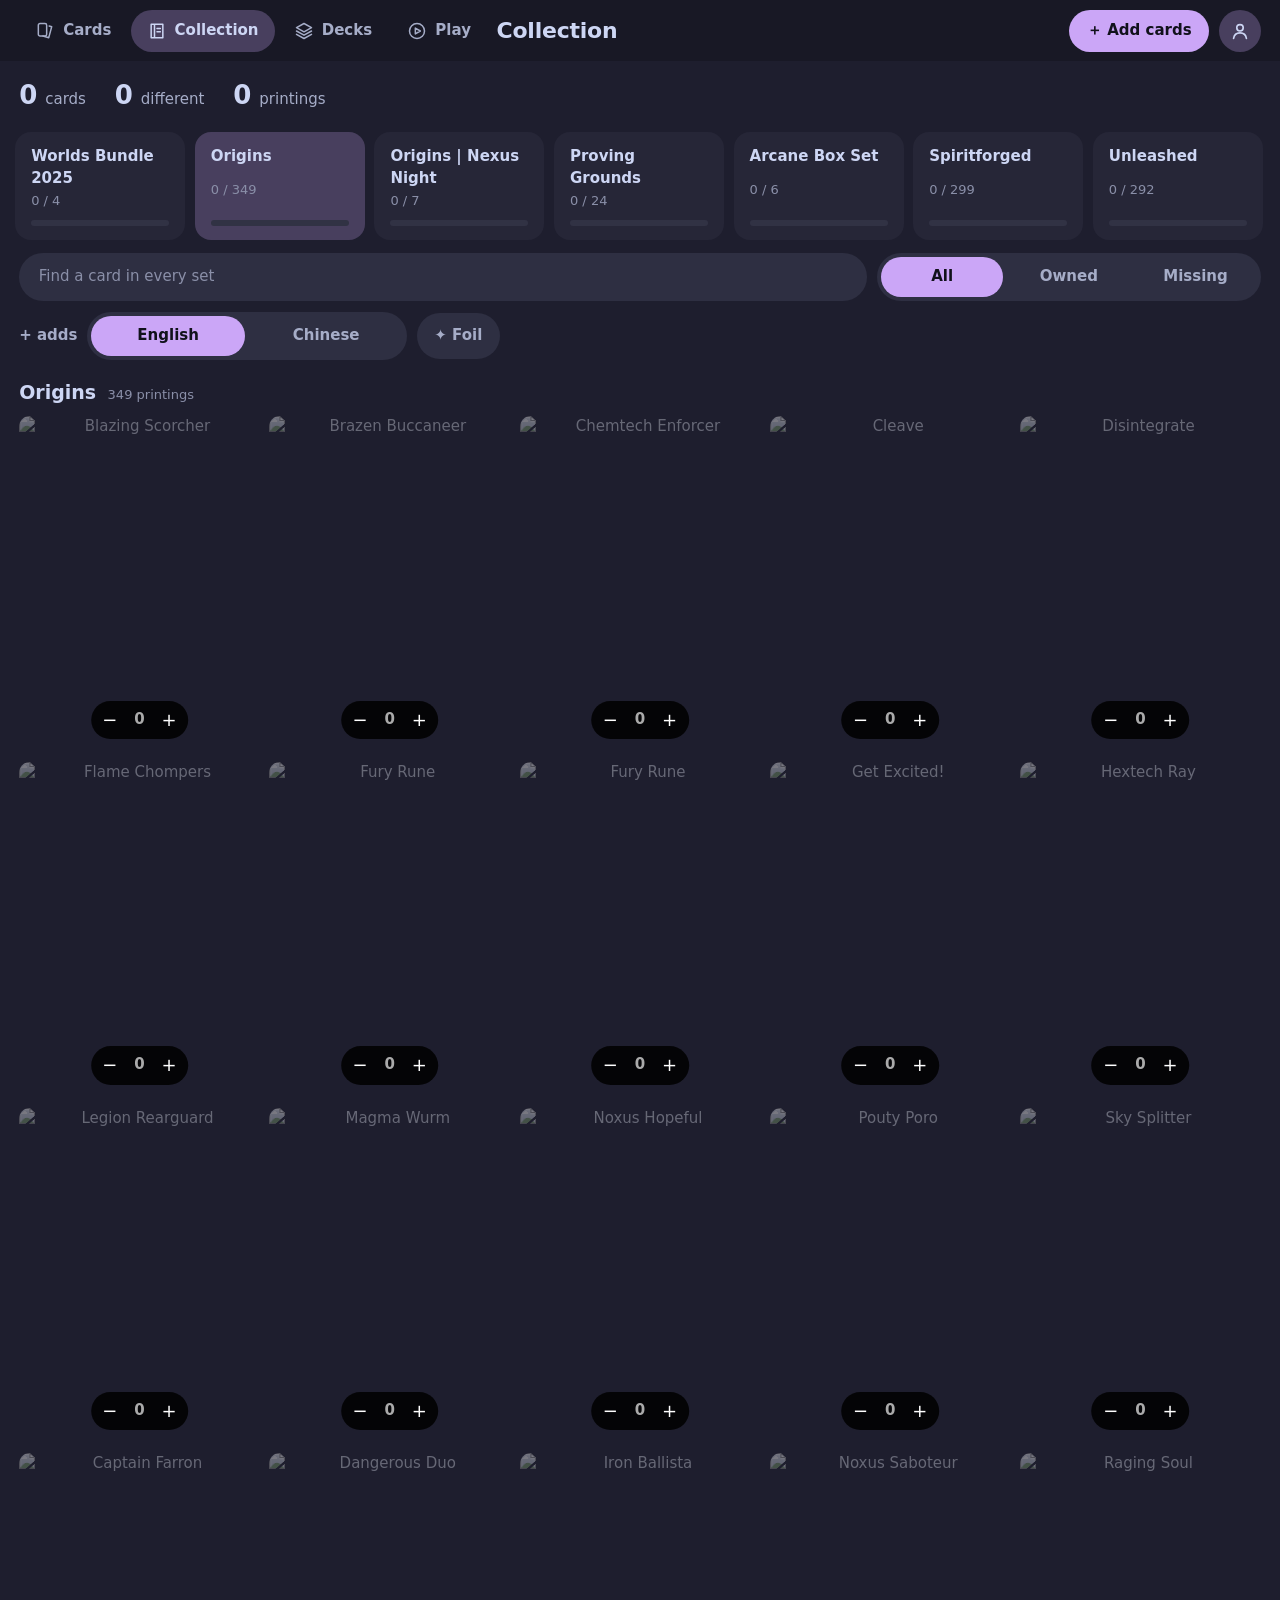
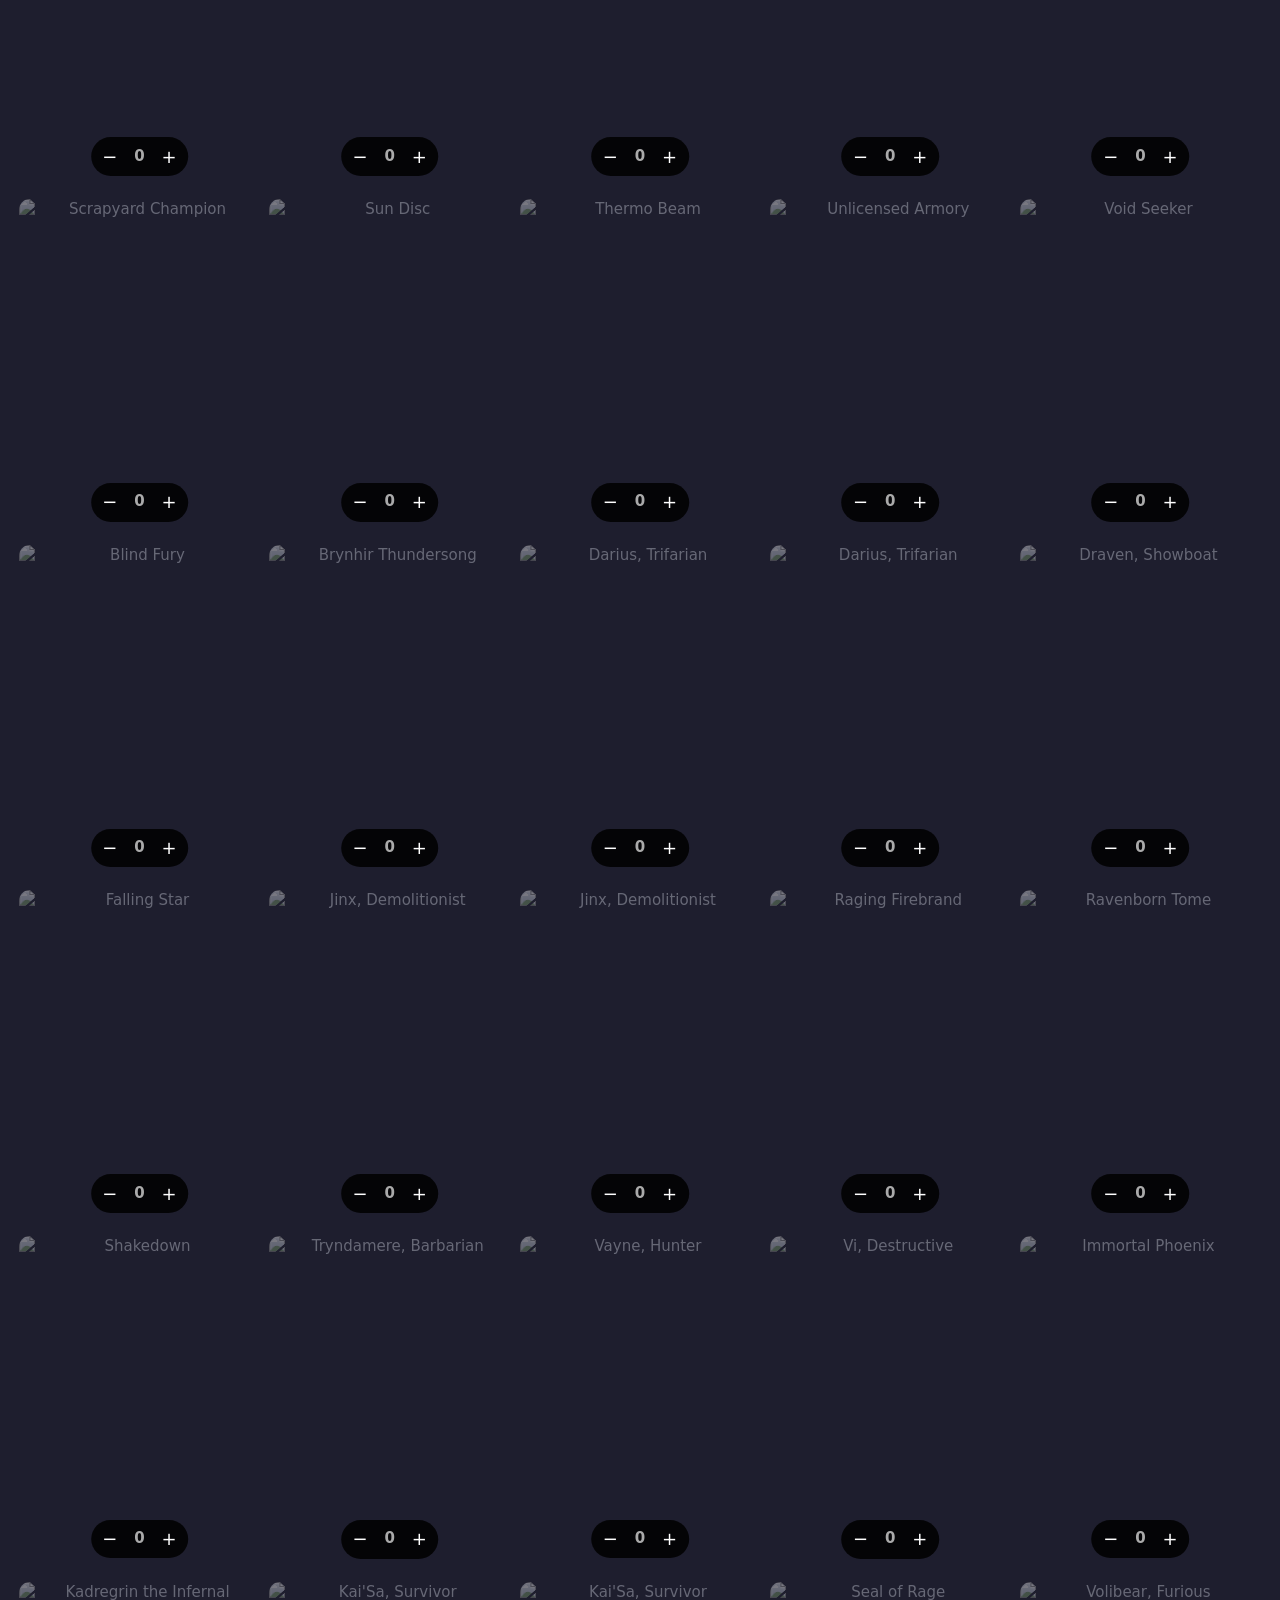
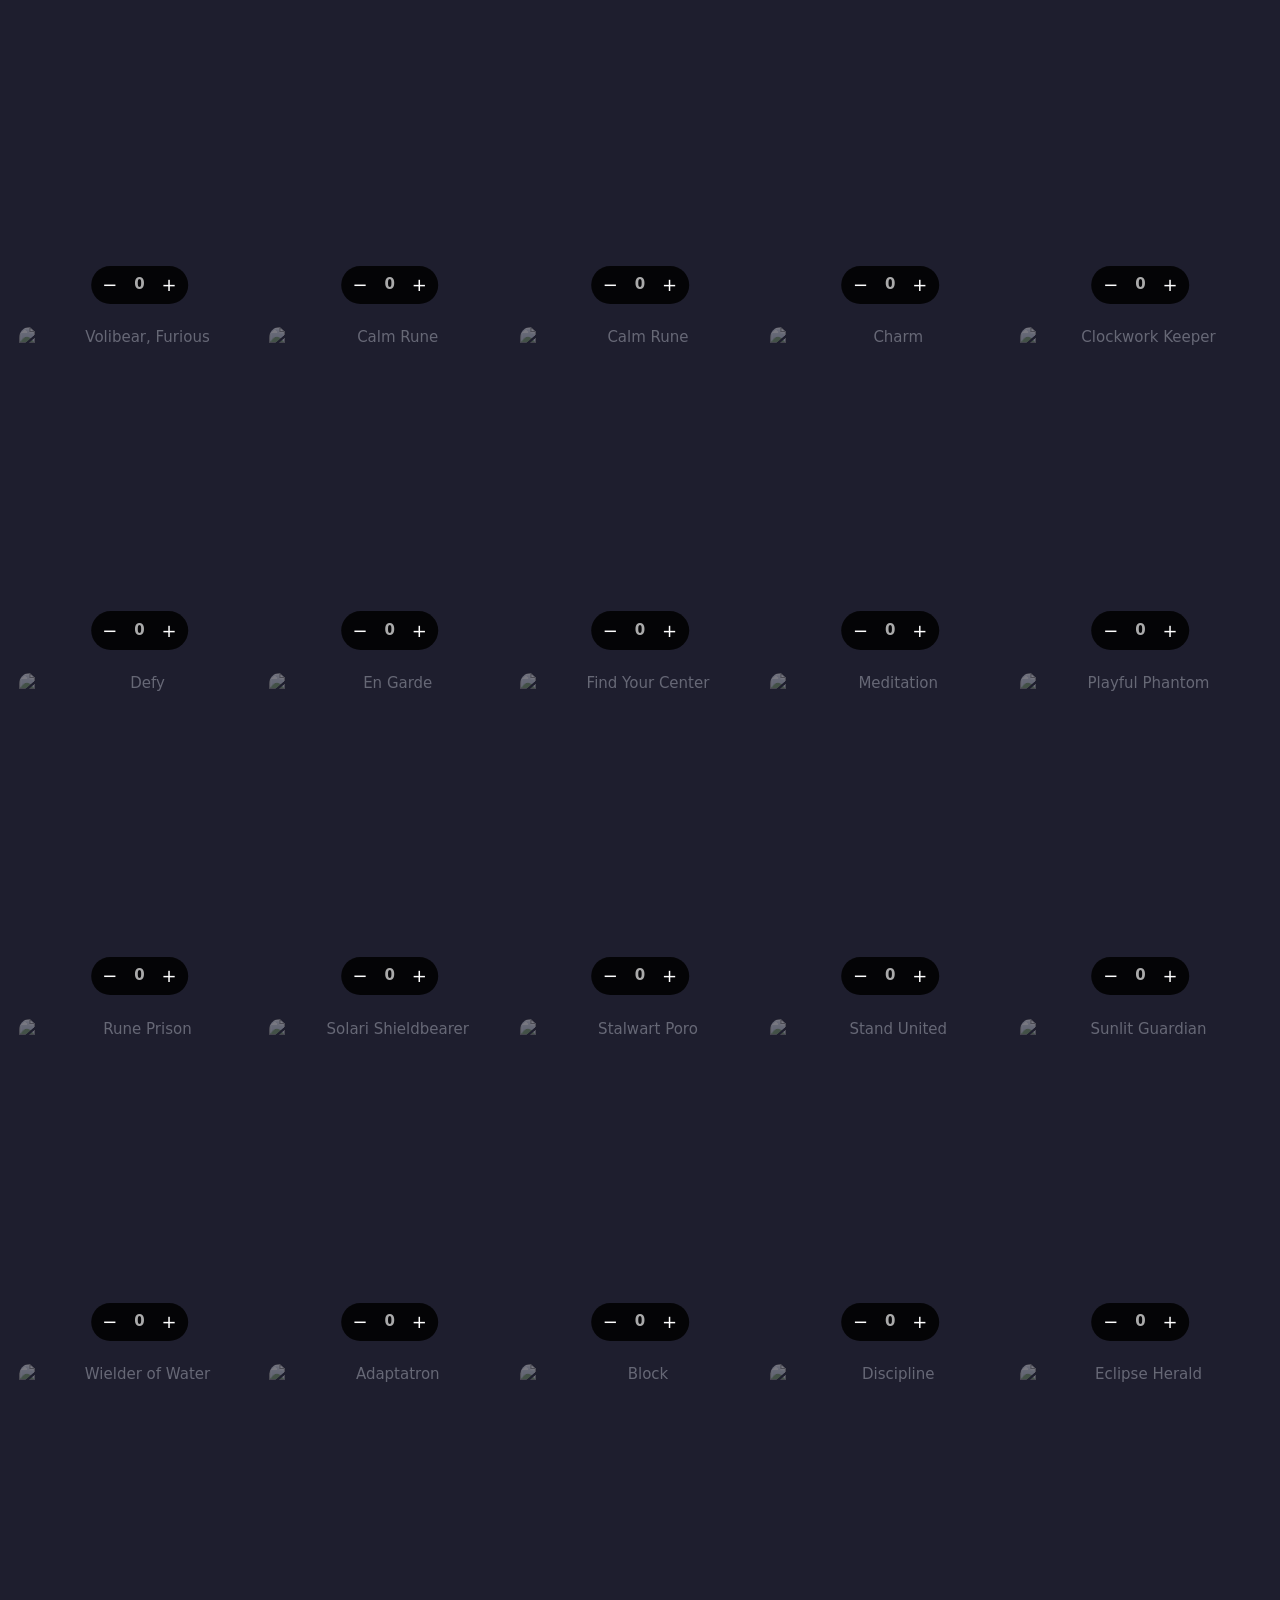
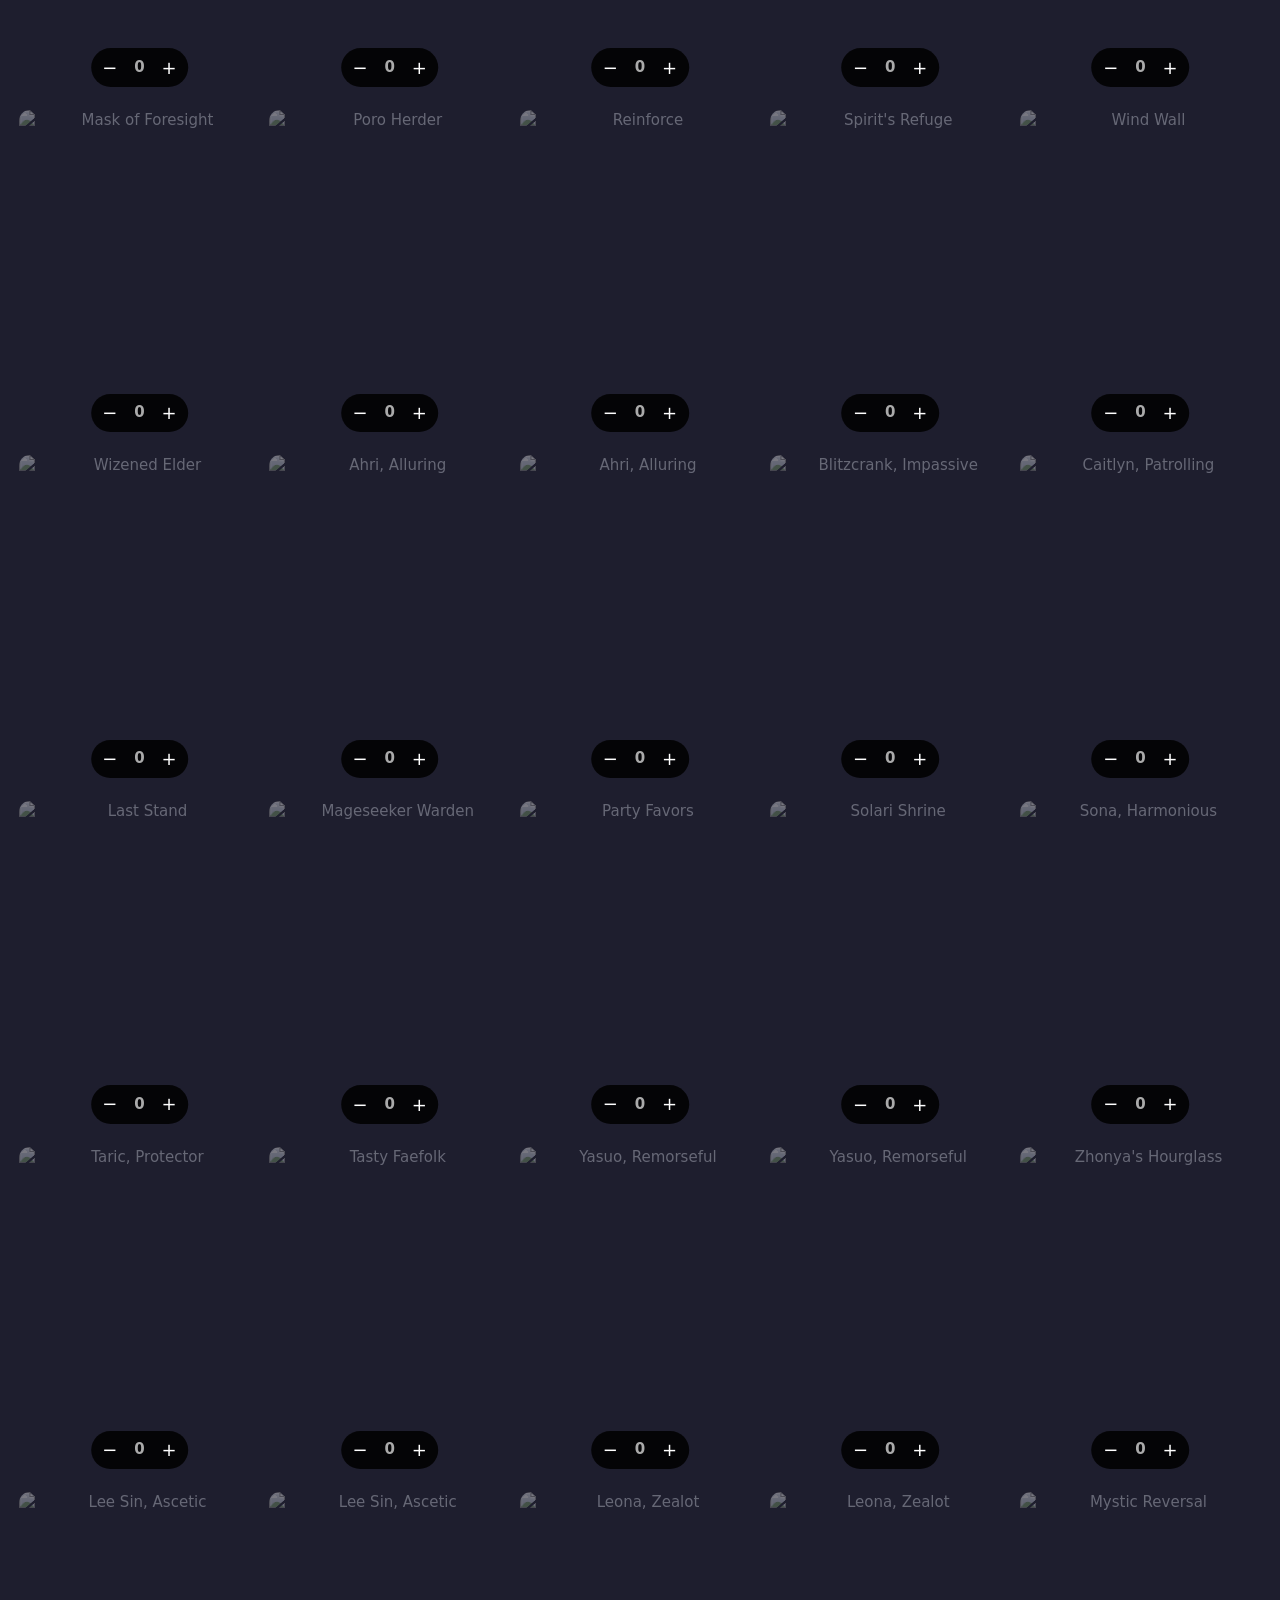
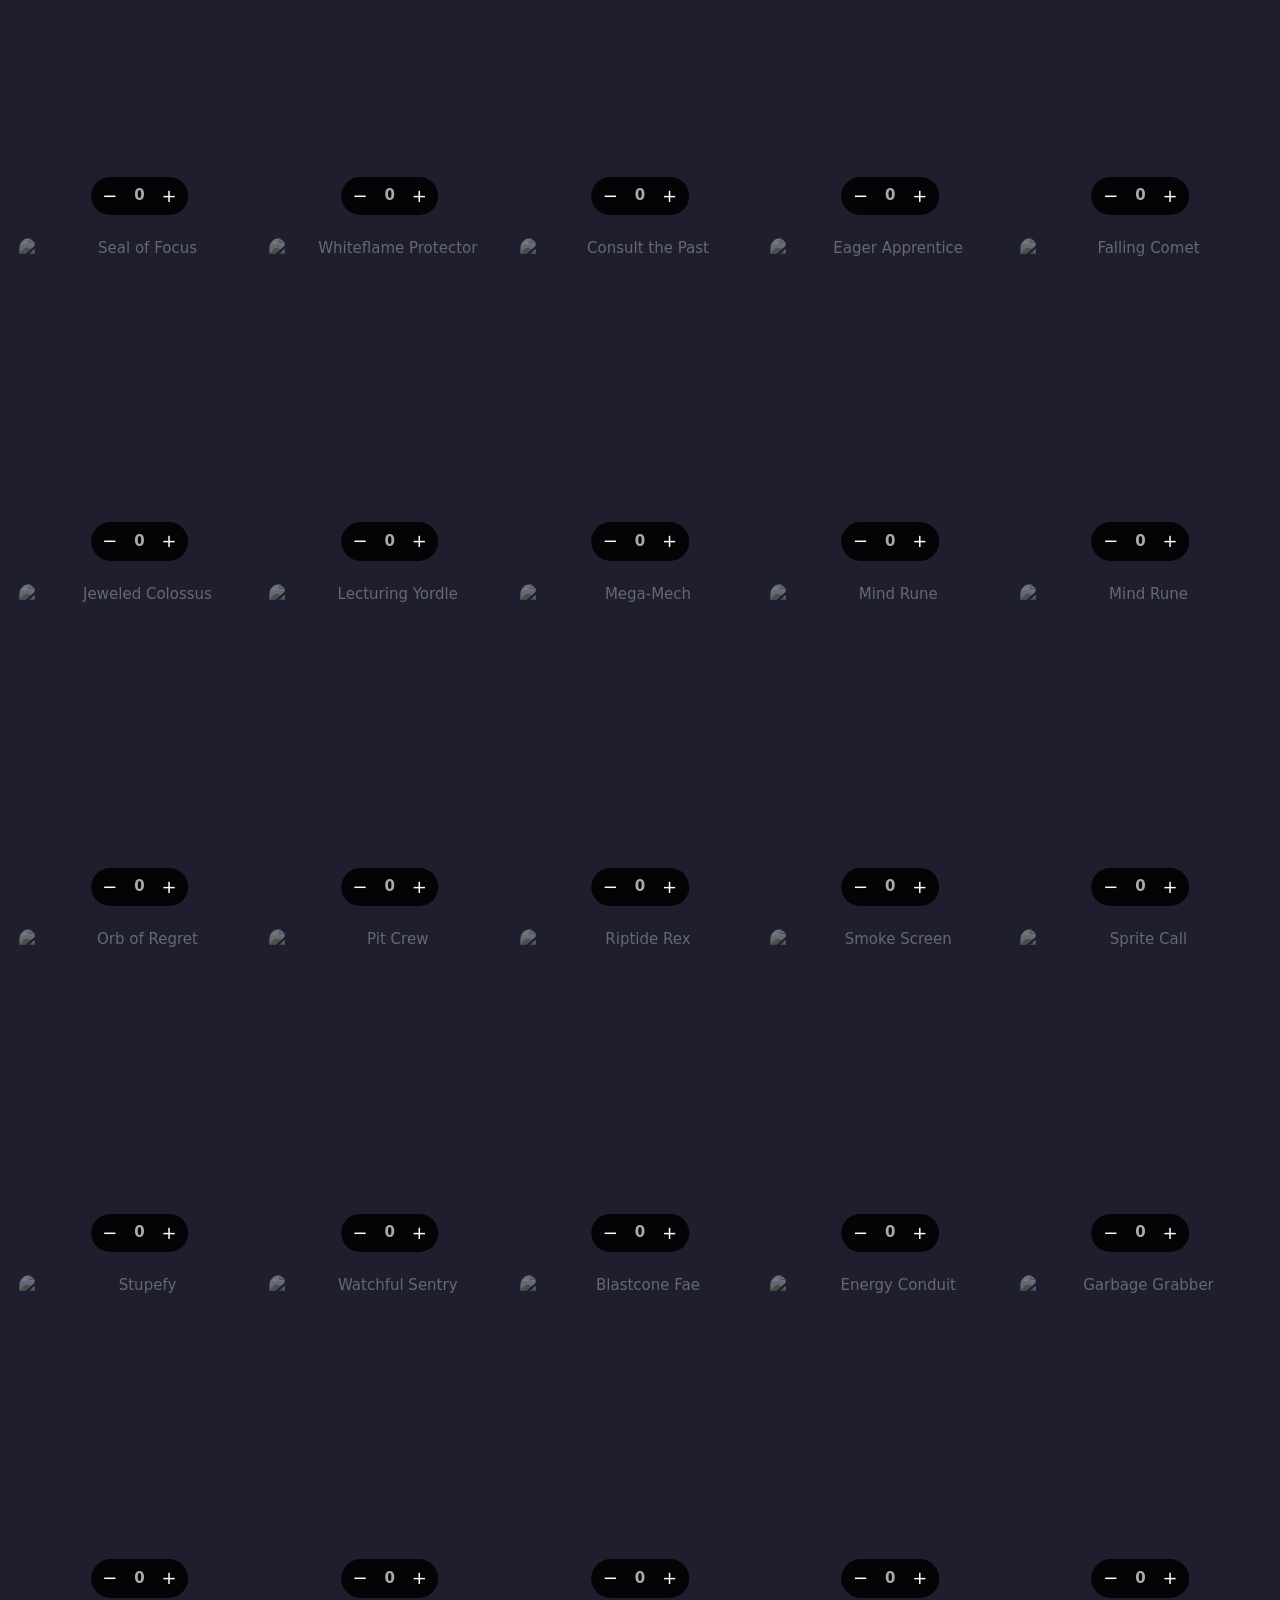
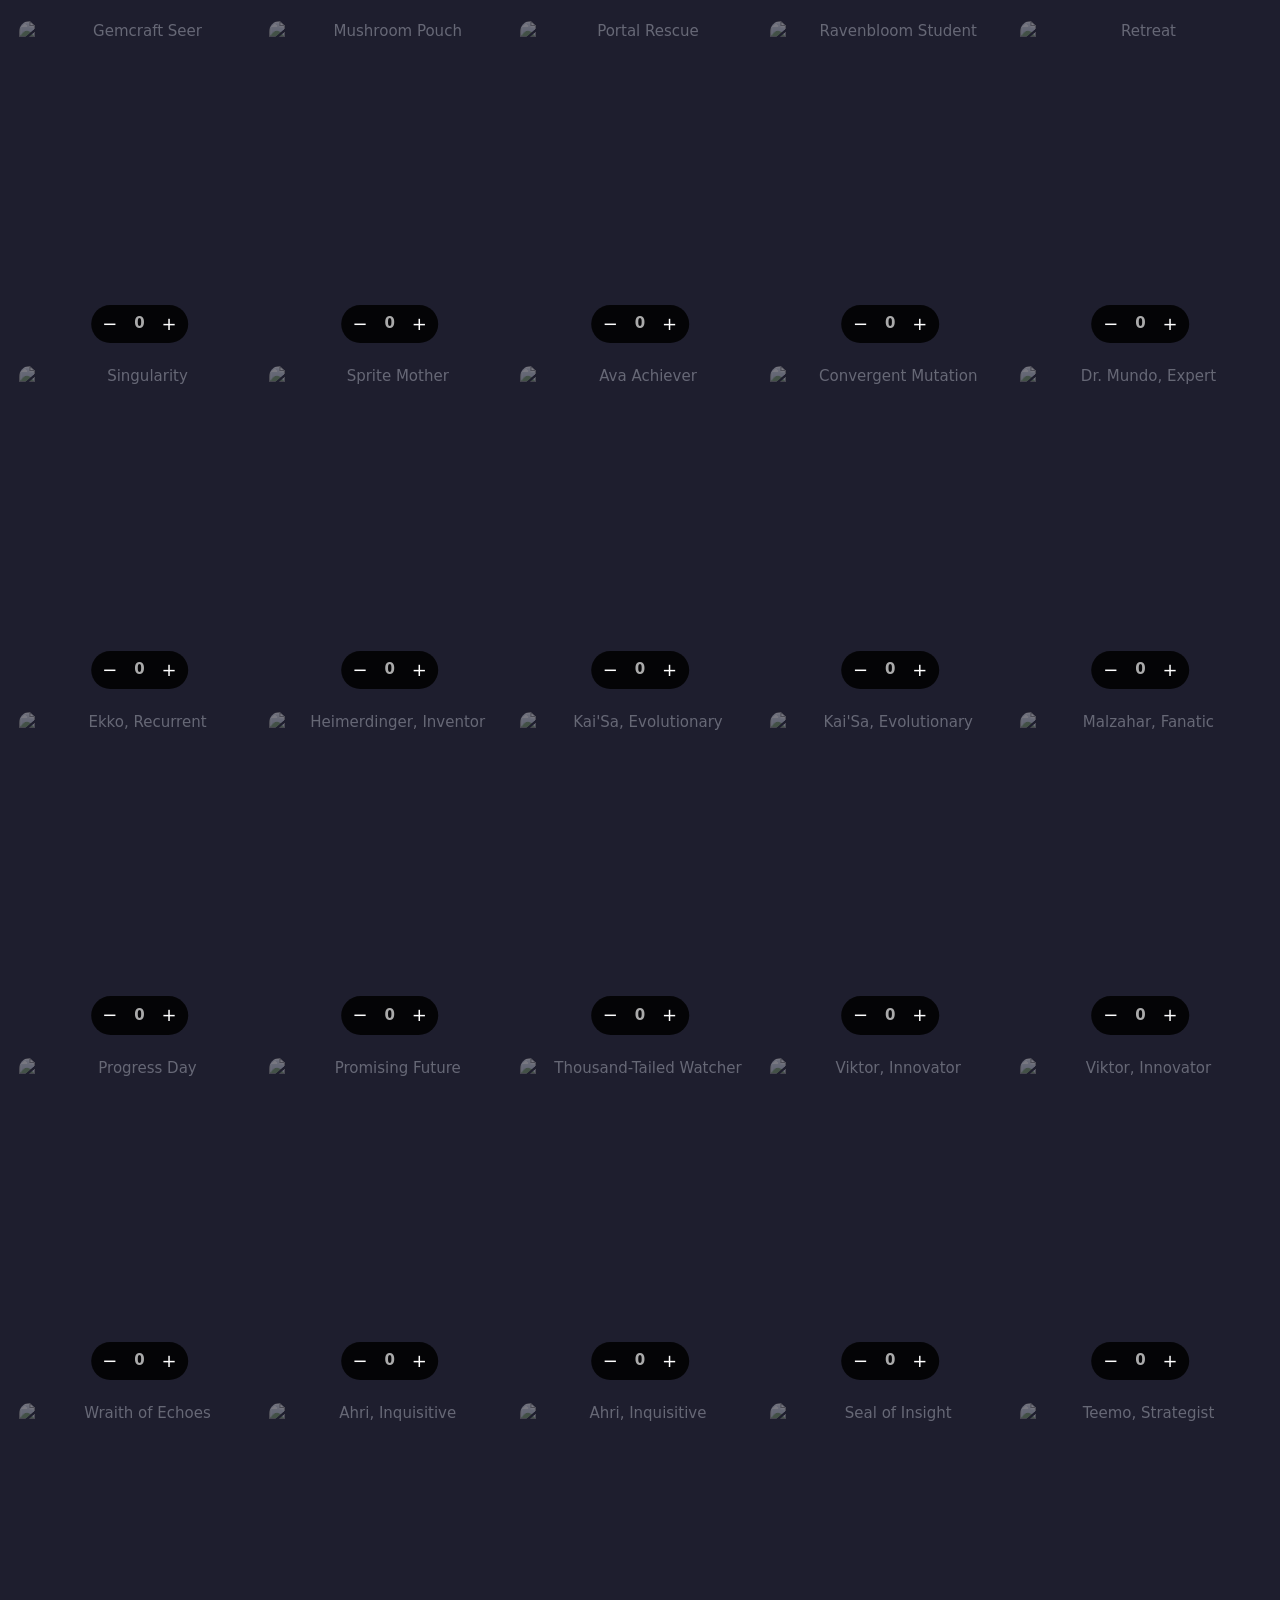
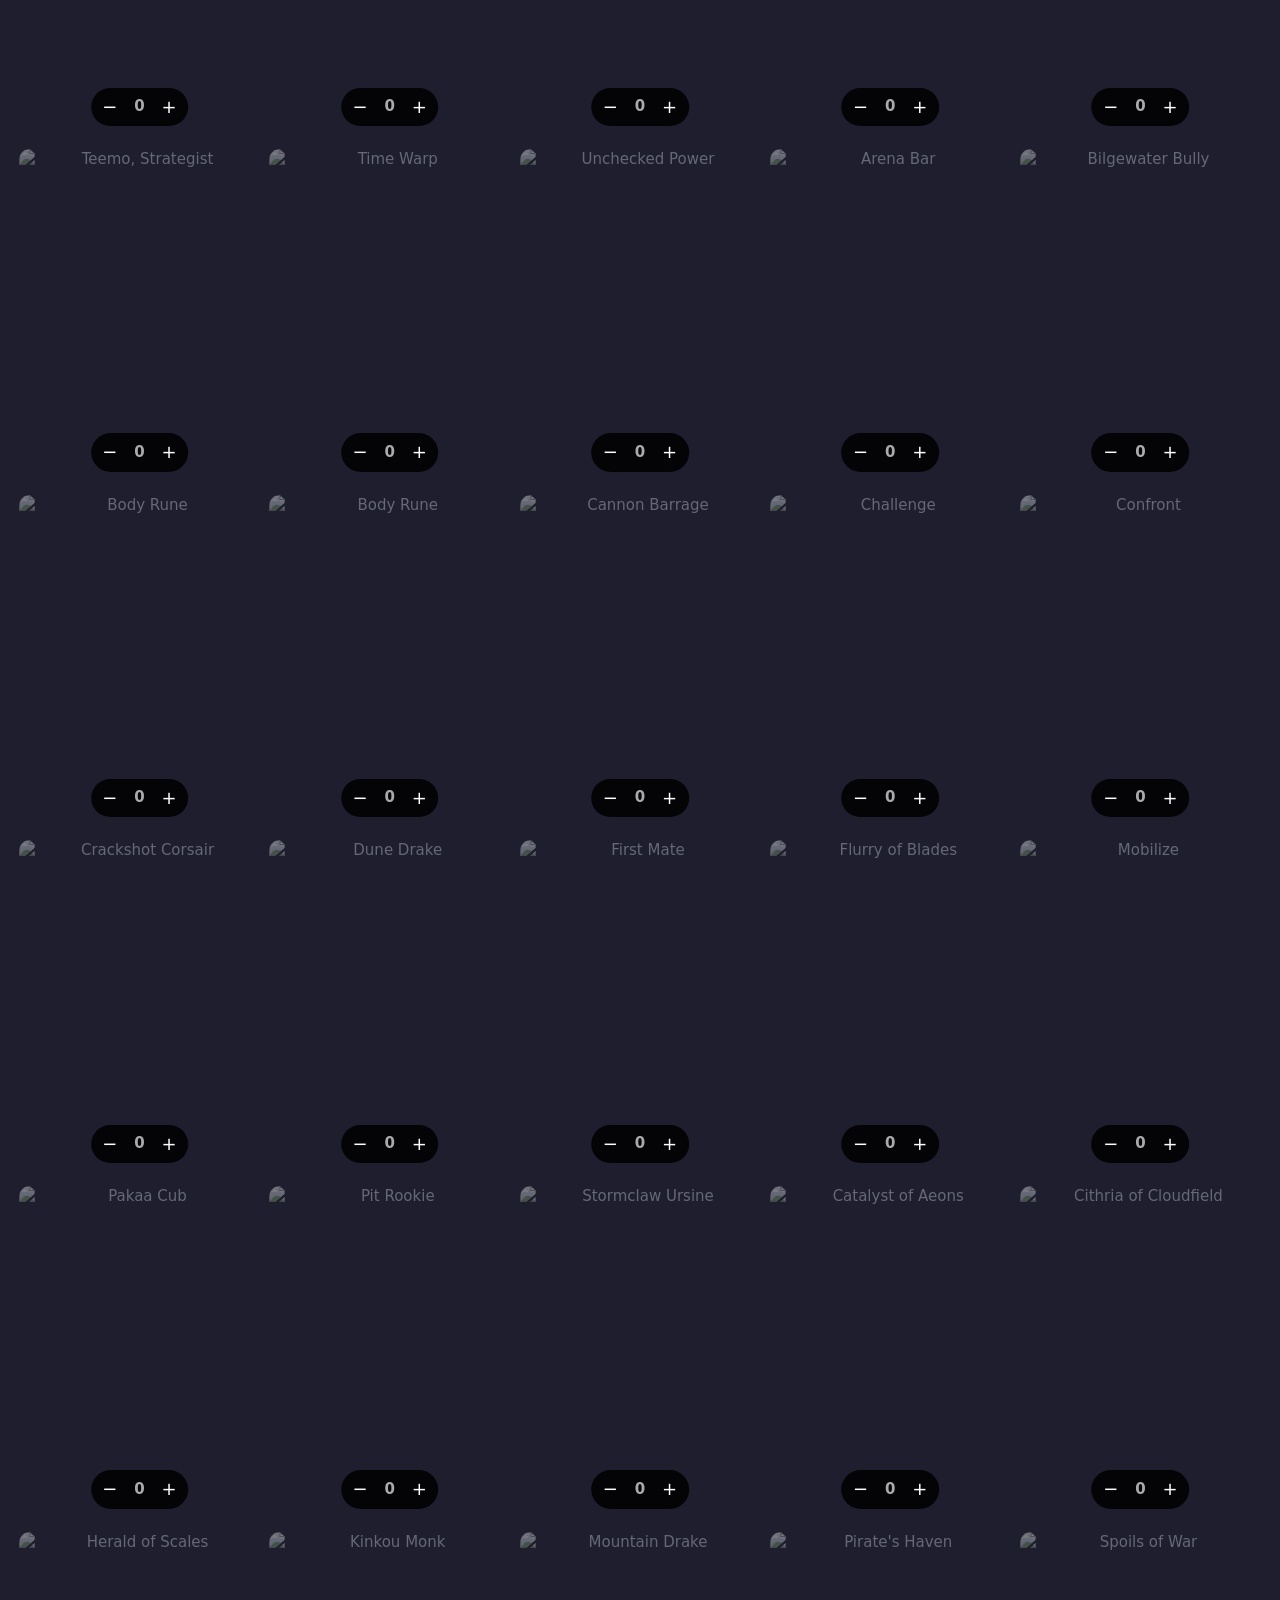
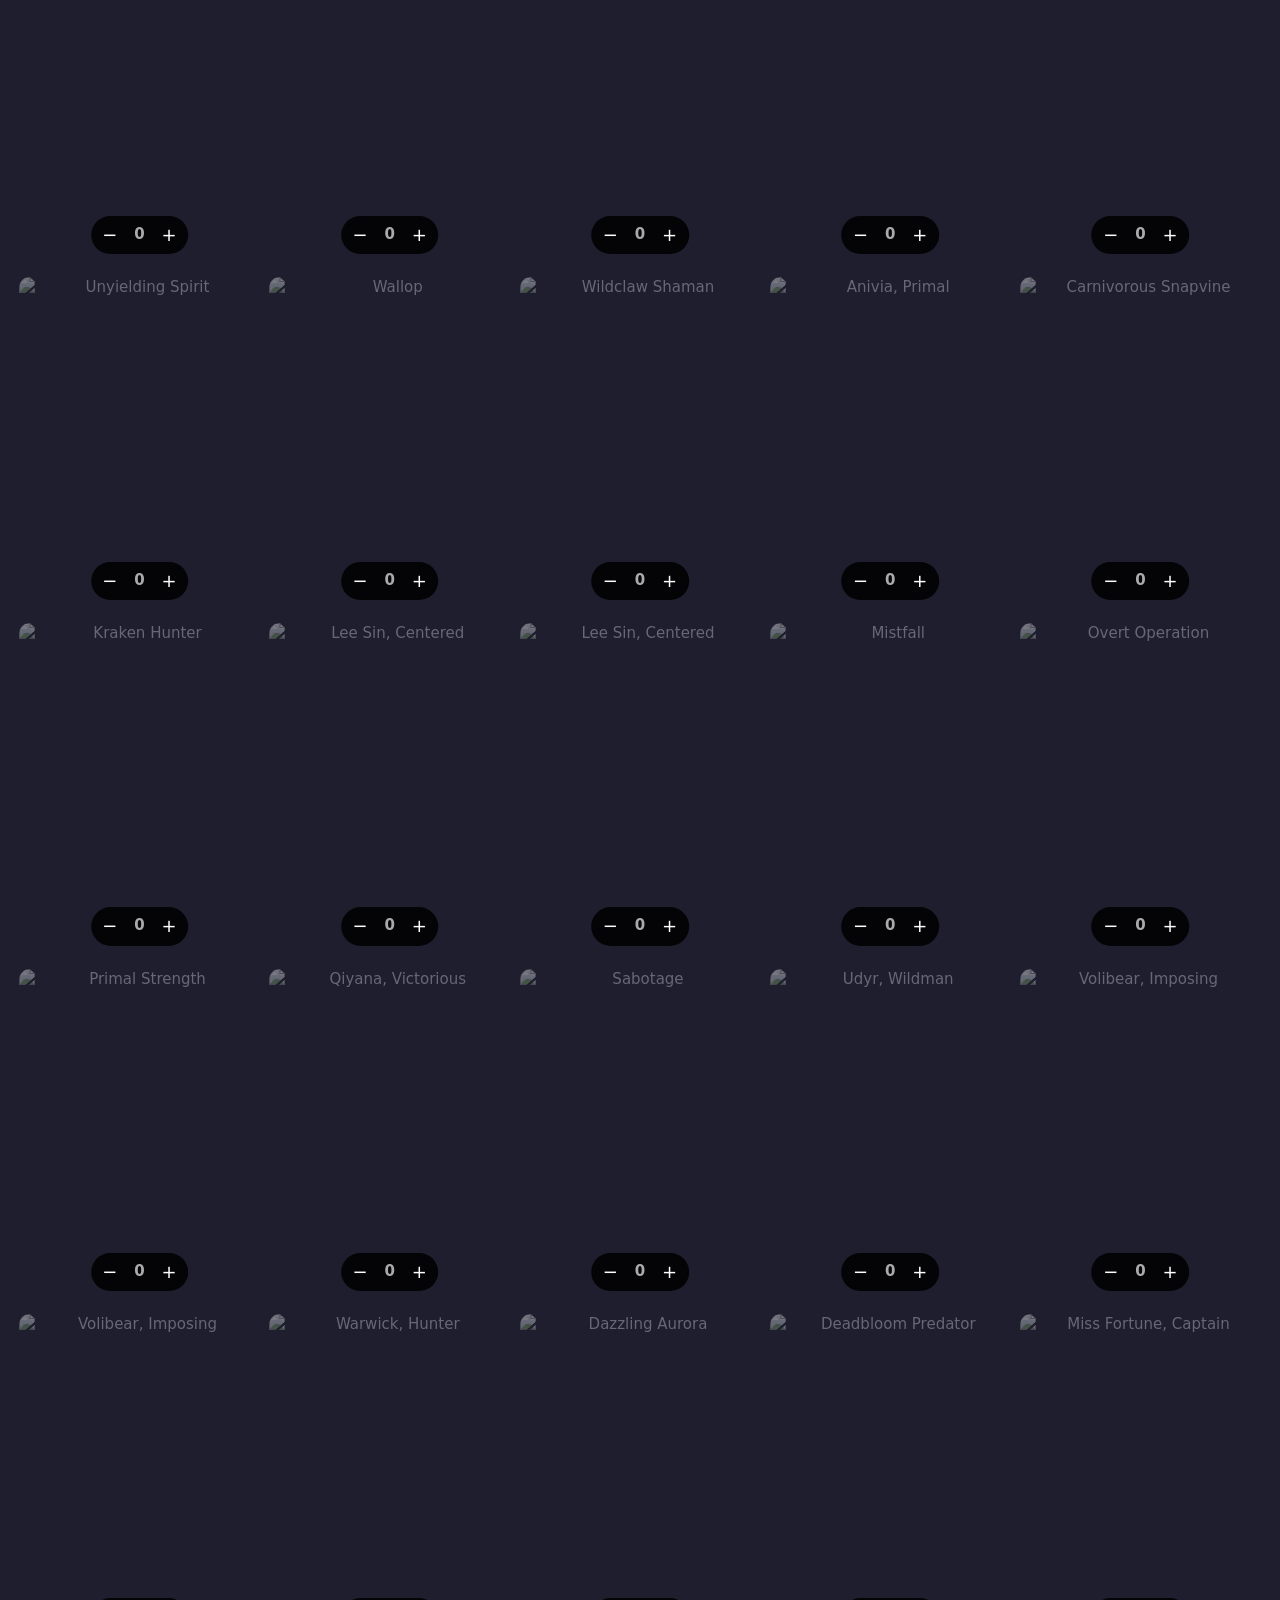
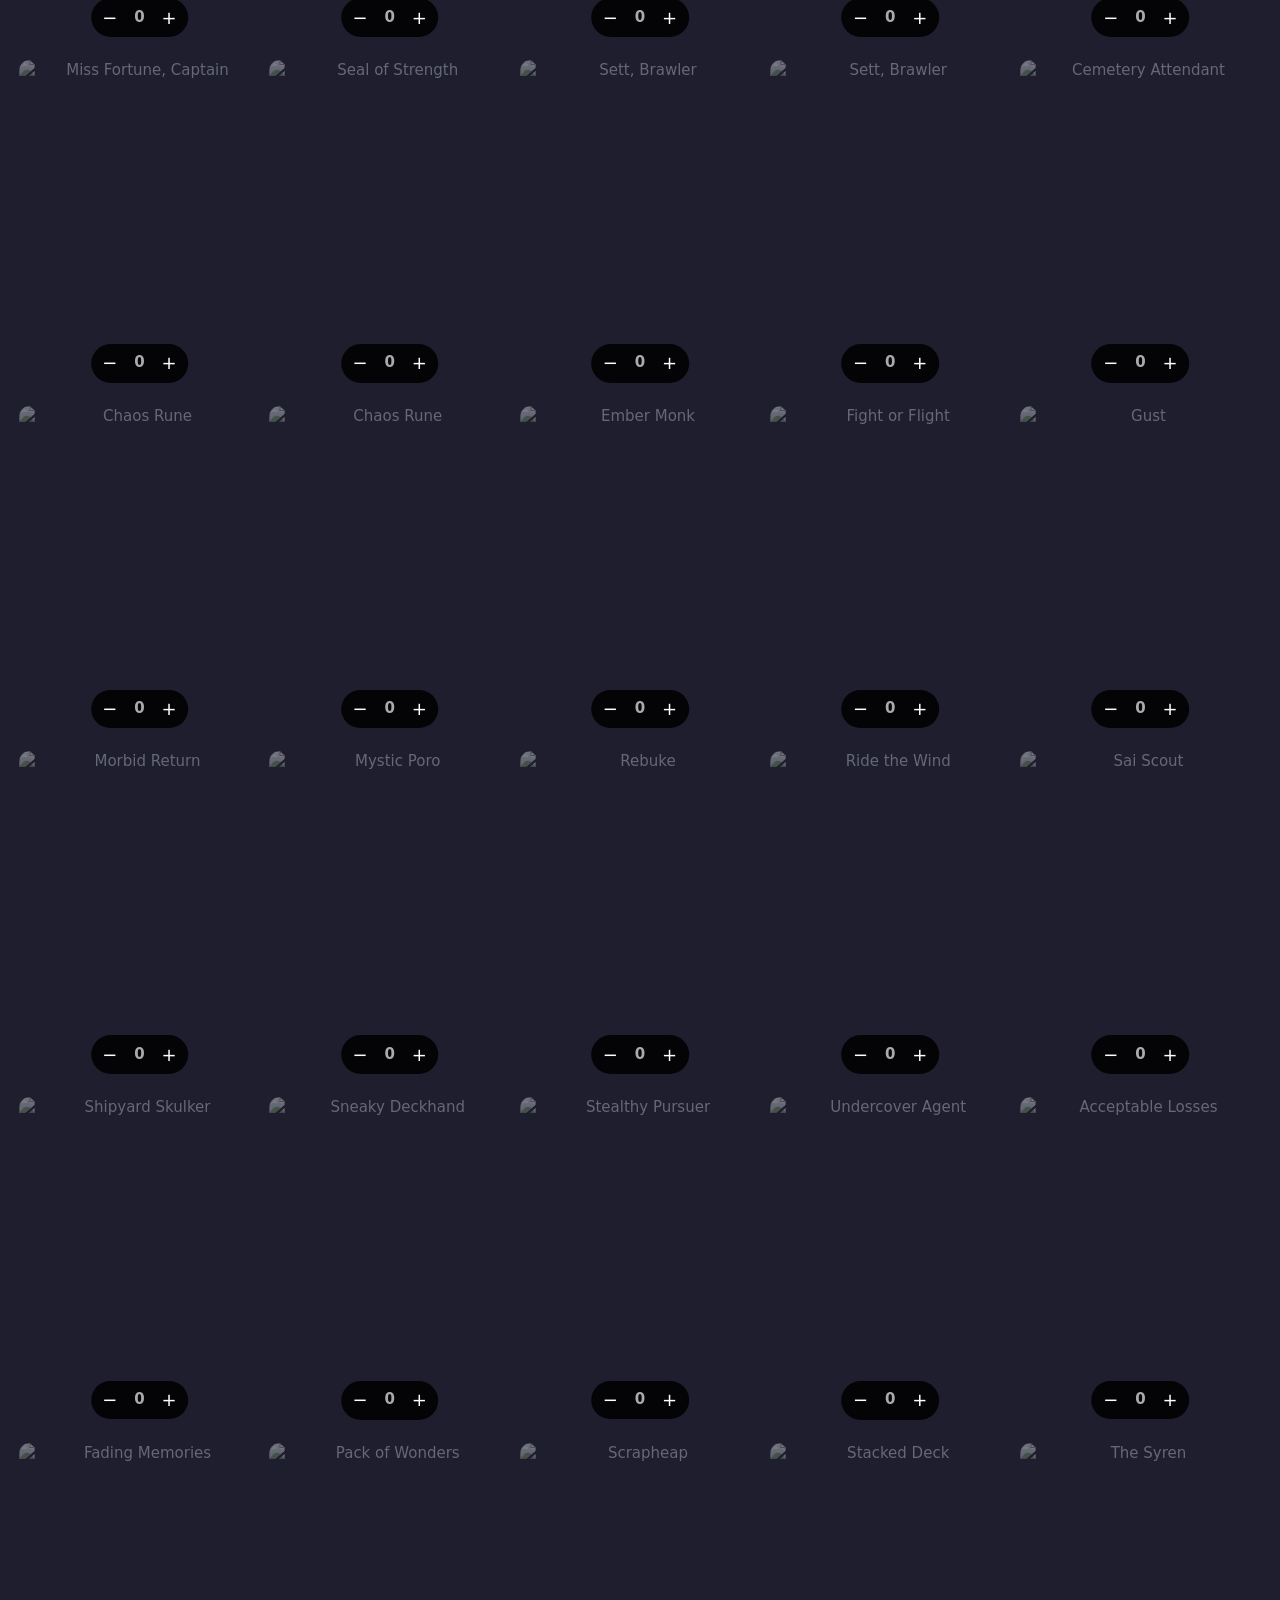
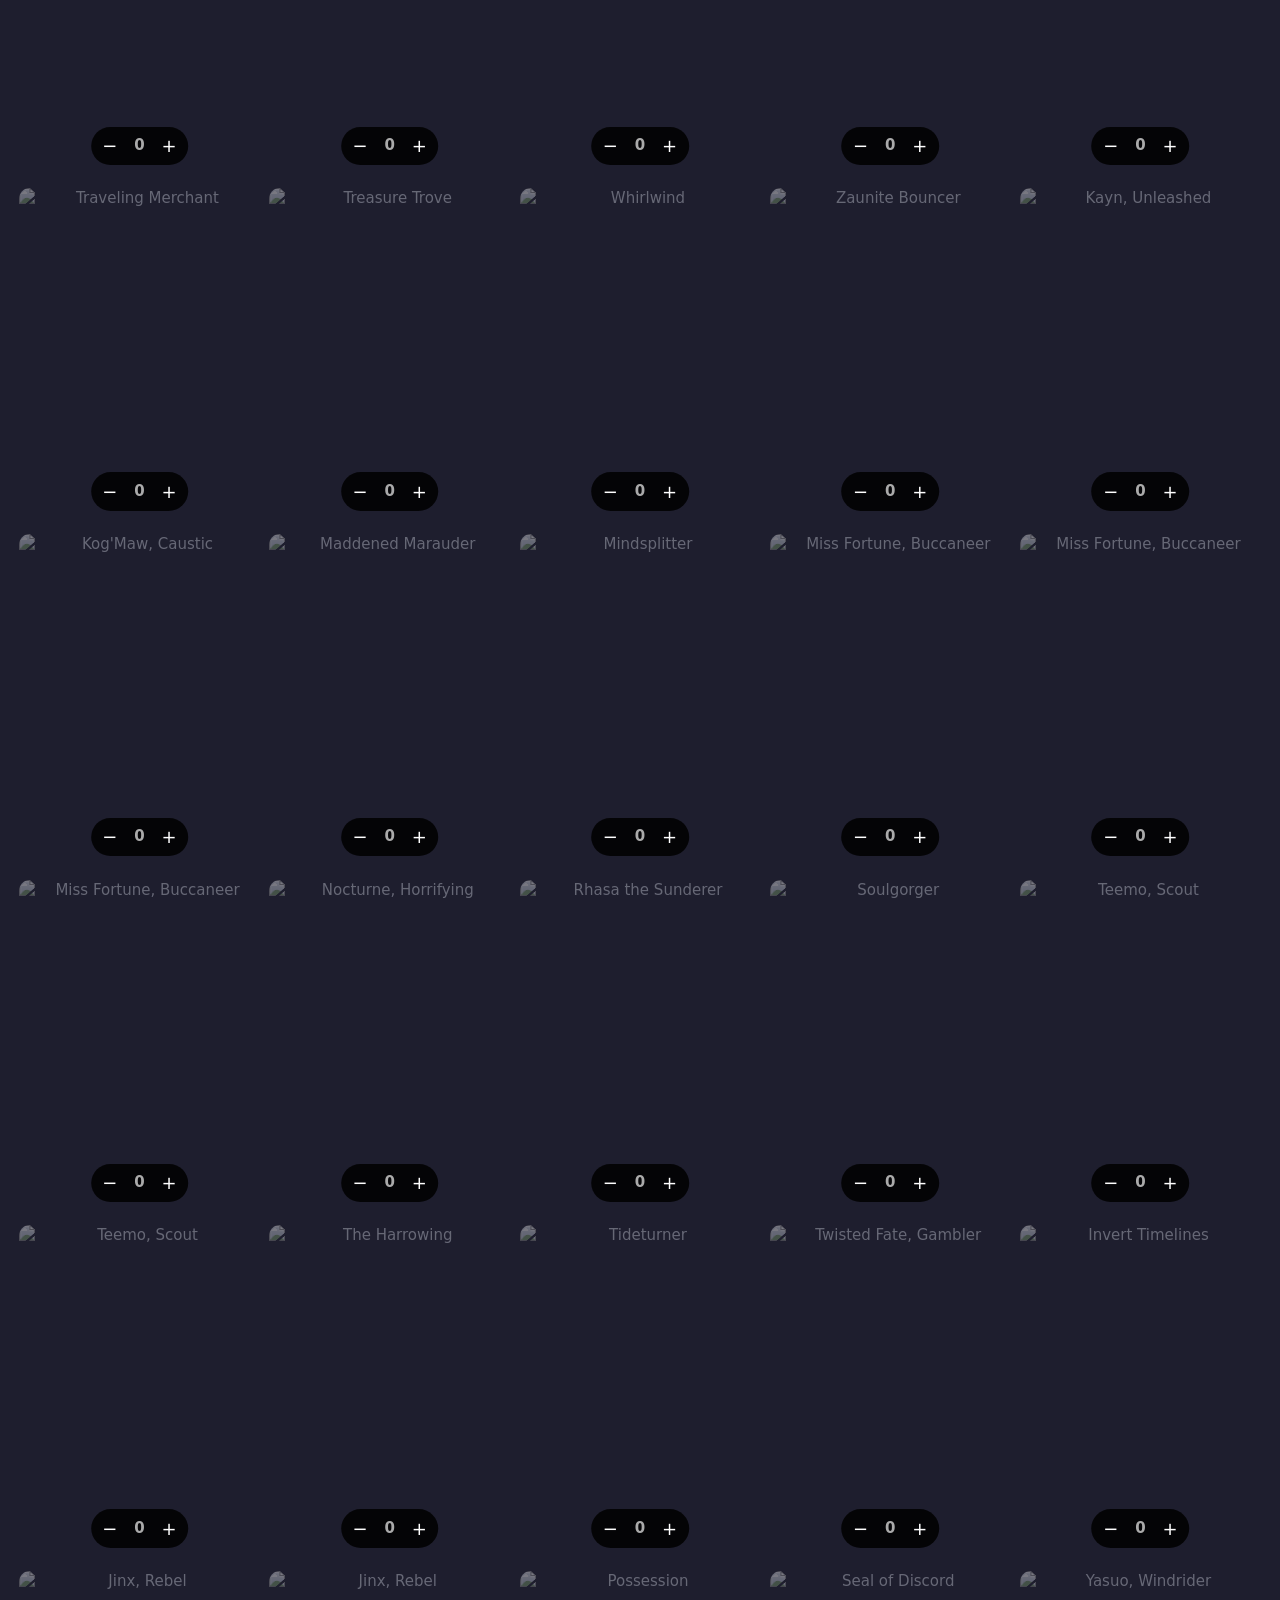
==== web/collection.html @ c4dfeeff "feat(scan): language, haze, piles and saved corrections - english or chinese is told by comparing th" ====
<!DOCTYPE html>
<html lang="en">
<head>
<meta charset="utf-8">
<meta name="viewport" content="width=device-width, initial-scale=1, viewport-fit=cover">
<title>Riftbound collection</title>
<link rel="stylesheet" href="style.css">
<link rel="manifest" href="manifest.webmanifest">
<link rel="icon" href="icons/app-192.png">
<link rel="apple-touch-icon" href="icons/app-192.png">
<meta name="theme-color" content="#181825">
<script type="speculationrules">{"prefetch":[{"where":{"selector_matches":"nav.pages a"},"eagerness":"moderate"}]}</script>
</head>
<body data-page="collection" data-view="grid">
<header>
  <nav class="pages" aria-label="Pages"><a href="./"><svg viewBox="0 0 24 24" aria-hidden="true"><rect x="4" y="3" width="10" height="15" rx="2"/><path d="M17 6l3 1-3.5 13-7-2"/></svg><span>Cards</span></a><a href="collection.html" aria-current="page"><svg viewBox="0 0 24 24" aria-hidden="true"><path d="M5 4h14v16H5zM9 4v16M12 9h4M12 13h4"/></svg><span>Collection</span></a><a href="decks.html"><svg viewBox="0 0 24 24" aria-hidden="true"><path d="M12 3l9 5-9 5-9-5zM3 12l9 5 9-5M3 16l9 5 9-5"/></svg><span>Decks</span></a><a href="play.html"><svg viewBox="0 0 24 24" aria-hidden="true"><circle cx="12" cy="12" r="9"/><path d="M10 8.5l6 3.5-6 3.5z"/></svg><span>Play</span></a></nav>
  <h1>Collection</h1>
  <button type="button" id="add" class="btn filled">＋ Add cards</button>
</header>
<main class="coll">
  <div class="totals" id="totals"></div>
  <div class="sets" id="sets" aria-label="Sets"></div>
  <div class="binder-bar">
    <input id="name" type="search" placeholder="Find a card in every set" aria-label="Find a card" autocomplete="off" spellcheck="false">
    <form id="show-form"><fieldset class='seg'><legend class='sr'>Show</legend><div><label><input type='radio' name='show' value='all'><span>All</span></label><label><input type='radio' name='show' value='owned'><span>Owned</span></label><label><input type='radio' name='show' value='missing'><span>Missing</span></label></div></fieldset></form>
  </div>
  <form id="as-form" class="as"><span>+ adds</span><fieldset class="seg"><legend class="sr">Language</legend><div><label><input type="radio" name="lang" value="en"><span>English</span></label><label><input type="radio" name="lang" value="zh"><span>Chinese</span></label></div></fieldset><label class="chip-check"><input type="checkbox" name="foil"><span>✦ Foil</span></label></form>
  <div id="results"></div>
</main>
<footer>
  <p id="synced"></p>
  <p>Card data and images via <a href="https://piltoverarchive.com">Piltover Archive</a>. Source on <a href="https://github.com/raumi-verse/riftbound">GitHub</a>.</p>
  <p class="legal">Riftbound card search isn't endorsed by Riot Games and doesn't reflect the views or opinions of Riot Games or anyone officially involved in producing or managing Riot Games properties. Riot Games, Riftbound, League of Legends and all associated properties are trademarks or registered trademarks of Riot Games, Inc.</p>
</footer>
<dialog id="scan" class="scan">
  <div class="cam"><video playsinline muted></video><div class="guide"><span class="line"></span></div><p class="pile" hidden></p><p class="hint"></p>
    <div class="tools"><button type="button" class="torch" hidden title="Light" aria-label="Light">💡</button><label class="photo" title="Read a photo instead">📷<input type="file" accept="image/*" hidden></label><button type="button" class="close" title="Close">✕</button></div></div>
  <form class="as"><fieldset class="seg"><legend class="sr">Language when the scan can't tell</legend><div><label><input type="radio" name="lang" value="en"><span>English</span></label><label><input type="radio" name="lang" value="zh"><span>Chinese</span></label></div></fieldset><label class="chip-check"><input type="checkbox" name="foil"><span>✦ Foil</span></label></form>
  <form class="manual"><input class="mono" placeholder="or type: ogn 42, OGN-042a, 42 (same set)" spellcheck="false" autocomplete="off" enterkeyhint="done"><button class="btn tonal">Add</button></form>
  <div class="row"><b class="count"></b><button type="button" class="btn text order" aria-pressed="false" title="The list in the order the cards are filed">In order</button><button type="button" class="btn text fixes" hidden></button><button type="button" class="btn text clear">Clear</button><button type="button" class="btn filled addall" disabled>Add all</button></div>
  <ul class="tally"></ul>
</dialog>
<dialog id="detail"><div class="big"></div><div class="info"></div></dialog>
<script src="settings.js"></script>
<script src="ui.js"></script>
<script src="cards.js"></script>
<script src="store.js"></script>
<script src="sync.js"></script>
<script src="query.js"></script>
<script src="deck.js"></script>
<script src="collection.js"></script>
<script src="scan.js"></script>
<script src="cardview.js"></script>
<script src="collection-page.js"></script>
<script src="shell.js"></script>
<script src="account.js"></script>
</body>
</html>
---- web/style.css ----
/* Catppuccin Mocha; large rounded tonal controls, pictures up front. Tokens first, then the shared controls (ui.js),
   then each page. */
:root {
  --base: #1e1e2e; --mantle: #181825; --crust: #11111b; --surface0: #313244; --surface1: #45475a;
  --text: #cdd6f4; --subtext: #a6adc8; --overlay: #8a8fa8; --accent: #cba6f7; --red: #f38ba8;
  --fury: #e5484d; --calm: #46a758; --mind: #3e8ed0; --body: #f08c00; --chaos: #8e4ec6; --order: #e6c229;
  --raised: #262637; --raised2: #2e2f42; --tonal: color-mix(in srgb, var(--accent) 24%, var(--base));
  --c1: var(--accent); --c2: var(--accent);
  --r-s: 10px; --r-m: 16px; --r-l: 24px; --tap: 48px;
  --ease: cubic-bezier(.2, 0, 0, 1); --nav-h: 0px; --now-h: 0px;
  color-scheme: dark; accent-color: var(--accent);
}
* { box-sizing: border-box; scrollbar-color: var(--surface1) transparent; scrollbar-width: thin; }
[hidden] { display: none !important; }
body { margin: 0; background: var(--base); color: var(--text); font: 15px/1.45 system-ui, sans-serif; padding-bottom: calc(var(--nav-h) + var(--now-h)); -webkit-tap-highlight-color: transparent; }
a { color: var(--accent); text-decoration: none; }
a:hover { text-decoration: underline; }
code { background: var(--surface0); padding: 0 .3em; border-radius: 4px; }
h1 { margin: 0; font-size: 26px; font-weight: 650; letter-spacing: -.01em; }
small { color: var(--overlay); font-size: 13px; font-weight: normal; }
.note { color: var(--overlay); font-size: 14px; margin: .2rem 0; }
.err, .problems { color: var(--red); }
.problems { padding-left: 1.2rem; }
.grow { flex: 1; }
.mono { font-family: ui-monospace, monospace !important; font-size: 14px !important; }
.sr { position: absolute; width: 1px; height: 1px; overflow: hidden; clip-path: inset(50%); }
:focus-visible { outline: 2px solid var(--accent); outline-offset: 2px; }

/* ---------- moving between pages ---------- */
@media (prefers-reduced-motion: no-preference) {
  @view-transition { navigation: auto; }
  nav.pages { view-transition-name: nav; }
  #now { view-transition-name: now; }
  .deck-head .legend { view-transition-name: deck-art; }
  ::view-transition-old(root) { animation: 90ms var(--ease) both vt-out; }
  ::view-transition-new(root) { animation: 210ms 60ms var(--ease) both vt-in; }
  ::view-transition-group(*) { animation-duration: 260ms; animation-timing-function: var(--ease); }
}
@keyframes vt-out { to { opacity: 0; } }
@keyframes vt-in { from { opacity: 0; transform: translateY(12px); } }
@media (prefers-reduced-motion: reduce) { *, *::before, *::after { transition: none !important; animation: none !important; } }

/* ---------- controls ---------- */
button { font: inherit; color: inherit; }
.btn { display: inline-flex; align-items: center; justify-content: center; gap: .4rem; min-height: 42px; padding: 0 1.1rem; border: 0; border-radius: 99px; background: none; color: var(--text);
  font: inherit; font-weight: 600; white-space: nowrap; cursor: pointer; text-decoration: none !important; transition: background .15s, filter .15s, transform .1s; }
.btn:active, .icon-btn:active { transform: scale(.97); }
.btn.filled { background: var(--accent); color: var(--crust); }
.btn.tonal { background: var(--surface0); }
.btn.text { color: var(--accent); padding: 0 .8rem; }
.btn.danger { background: var(--red); color: var(--crust); }
.btn.danger-text { color: var(--red); }
.btn.big { min-height: 54px; padding: 0 1.8rem; font-size: 17px; }
.btn:hover { filter: brightness(1.12); }
.btn.text:hover { background: var(--raised2); }
.btn:disabled { opacity: .4; cursor: default; filter: none; }
.icon-btn { display: inline-flex; align-items: center; justify-content: center; width: 44px; height: 44px; flex: none; padding: 0; border: 0; border-radius: 99px; background: none; color: var(--subtext); font-size: 18px; cursor: pointer; list-style: none; }
.icon-btn::-webkit-details-marker { display: none; }
.icon-btn:hover { background: var(--raised2); color: var(--text); }
.icon-btn:disabled { opacity: .35; }

input:not([type=radio], [type=checkbox], [type=file], [type=hidden]), textarea, select { font: inherit; width: 100%; min-height: var(--tap); padding: .55rem .9rem; background: var(--raised2); color: var(--text); border: 2px solid transparent; border-radius: var(--r-m); }
input::placeholder, textarea::placeholder { color: var(--overlay); }
input:focus, textarea:focus, select:focus { outline: none; border-color: var(--accent) !important; }
textarea { resize: vertical; display: block; }
input[type=search] { border-radius: 99px; padding-inline: 1.1rem; }
.field { display: grid; gap: .35rem; min-width: 0; }
.field > span:first-child, fieldset > legend { color: var(--subtext); font-size: 14px; font-weight: 600; padding: 0; }
.fields { display: grid; grid-template-columns: minmax(0, 1fr); gap: 1.1rem; }
.row { display: flex; flex-wrap: wrap; gap: .5rem; align-items: center; }
.row.end { justify-content: flex-end; }
fieldset { border: 0; margin: 0; padding: 0; min-width: 0; }
.seg > legend { margin-bottom: .35rem; }
.seg > legend:empty, .seg > legend.sr { margin: 0; }
.seg > div { display: flex; gap: 4px; padding: 4px; background: var(--raised2); border-radius: 99px; }
.seg label { position: relative; flex: 1; cursor: pointer; }
.seg label span { display: flex; align-items: center; justify-content: center; min-height: 40px; padding: 0 .9rem; border-radius: 99px; color: var(--subtext); font-weight: 600; white-space: nowrap; transition: background .15s, color .15s; }
.seg label:hover span { color: var(--text); }
.seg input { position: absolute; opacity: 0; pointer-events: none; }
.seg input:checked + span { background: var(--accent); color: var(--crust); }
.seg input:focus-visible + span { outline: 2px solid var(--text); outline-offset: 1px; }
.seg input[name=result][value=win]:checked + span { background: var(--calm); }
.seg input[name=result][value=loss]:checked + span { background: var(--red); }
.stepper { display: inline-flex; align-items: center; background: var(--raised2); border-radius: 99px; padding: 3px; }
.stepper button { width: 42px; height: 42px; border: 0; border-radius: 99px; background: var(--surface0); font-size: 20px; cursor: pointer; touch-action: manipulation; }
.stepper button:hover { background: var(--surface1); }
.stepper button:active { background: var(--accent); color: var(--crust); }
.stepper input { width: 3rem !important; min-height: 42px !important; padding: 0 !important; background: none !important; text-align: center; font-weight: 650 !important; font-size: 18px !important; appearance: textfield; -moz-appearance: textfield; }
.stepper input::-webkit-inner-spin-button { appearance: none; }
.chips { display: flex; flex-wrap: wrap; gap: .4rem; align-items: center; }
.chip-btn { min-height: 38px; padding: 0 .9rem; border: 0; border-radius: 12px; background: var(--raised2); color: var(--subtext); cursor: pointer; }
.chip-btn:hover { color: var(--text); }
.chip-btn[aria-pressed="true"] { background: var(--tonal); color: var(--text); }
.chip-btn[aria-pressed="true"]::before { content: "✓ "; color: var(--accent); }
.field + .chips { margin-top: .4rem; }
.tag-new { width: 8rem !important; min-height: 38px !important; padding: 0 .8rem !important; border-radius: 12px !important; }
.chip { font-size: 12px; padding: .1rem .5rem; border-radius: 99px; background: var(--surface0); color: var(--subtext); }
.chip.dir { background: var(--tonal); color: var(--text); }
.chip.err { background: color-mix(in srgb, var(--red) 35%, var(--surface0)); color: var(--text); }
.art { display: block; flex: none; background: linear-gradient(135deg, var(--c1), var(--c2)) center 18% / cover no-repeat; }
.list-row { display: flex; align-items: center; gap: .9rem; width: 100%; min-height: 64px; padding: .5rem .8rem; border: 0; border-radius: var(--r-m); background: none; text-align: left; cursor: pointer; }
.list-row:hover { background: var(--raised2); }
.list-row .lead { display: grid; place-items: center; width: 48px; height: 48px; flex: none; border-radius: var(--r-m); background: var(--tonal); font-size: 20px; }
.list-row span > b, .list-row span > small { display: block; }
.list-row .txt { flex: 1; min-width: 0; }
.more-fields { border-radius: var(--r-m); background: var(--raised); }
.more-fields > summary { display: flex; gap: .5rem; align-items: center; min-height: var(--tap); padding: 0 1rem; cursor: pointer; font-weight: 600; list-style: none; }
.more-fields > summary::after { content: "⌄"; margin-left: auto; color: var(--overlay); transition: transform .2s; }
.more-fields[open] > summary::after { transform: rotate(180deg); }
.more-fields > :not(summary) { padding: .3rem 1rem 1rem; }
.more-fields pre { white-space: pre-wrap; font-size: 13px; color: var(--subtext); margin: 0; }
.empty { color: var(--subtext); padding: 2rem; text-align: center; }

/* ---------- sheets and toasts ---------- */
dialog { border: 0; border-radius: var(--r-l); background: var(--mantle); color: var(--text); padding: 1.2rem; width: min(980px, 95vw); max-height: 92dvh; box-shadow: 0 20px 60px #000a; }
dialog[open] { display: flex; gap: 1.2rem; }
dialog::backdrop { background: #000a; }
dialog h2 { margin: 0 0 .3rem; }
dialog.sheet { width: min(480px, 95vw); padding: 0; overflow: hidden; }
dialog.sheet.wide { width: min(680px, 95vw); }
dialog.sheet.tall { height: min(800px, 92dvh); }
dialog.sheet[open] { flex-direction: column; gap: 0; }
.sheet-head { display: flex; align-items: center; justify-content: space-between; padding: .8rem .8rem .3rem 1.4rem; }
.sheet-head h2 { margin: 0; font-size: 20px; }
.sheet-body { overflow-y: auto; padding: .5rem 1.4rem 1.4rem; min-height: 0; }
.sheet-body > form, .sheet-body > .stack { display: grid; grid-template-columns: minmax(0, 1fr); gap: 1.1rem; }
.add-sheet .sheet-body { padding-inline: .6rem; }
.row.sticky { position: sticky; bottom: 0; z-index: 2; padding: .7rem 0; background: linear-gradient(transparent, var(--mantle) 25%); }
.sheet .row.sticky { bottom: -1.4rem; margin-bottom: -1.4rem; padding-bottom: 1.2rem; }
.sheet-head h2:focus { outline: none; }
.cheat td { padding: .3rem .6rem .3rem 0; vertical-align: top; }
#toast { position: fixed; z-index: 30; left: 50%; bottom: calc(var(--nav-h) + var(--now-h) + 1rem); translate: -50% 0; display: flex; gap: 1rem; align-items: center; width: max-content; max-width: 92vw; padding: .8rem 1.2rem; border-radius: var(--r-m); background: var(--text); color: var(--crust); box-shadow: 0 8px 30px #000a; animation: rise .25s var(--ease); }
#toast button { border: 0; background: none; font-weight: 700; color: #6c3bb8; cursor: pointer; padding: .2rem .4rem; }
@keyframes rise { from { opacity: 0; transform: translateY(20px); } }
dialog[open] { animation: pop .22s var(--ease); }
@keyframes pop { from { opacity: 0; transform: translateY(16px) scale(.98); } }

/* ---------- header, navigation, the bar of the running game ---------- */
header { position: sticky; top: 0; z-index: 5; display: flex; gap: .6rem; align-items: center; padding: .6rem 1.2rem; background: var(--mantle); }
header h1 { font-size: 22px; }
nav.pages { display: flex; gap: .2rem; }
nav.pages a { display: flex; align-items: center; gap: .5rem; min-height: 42px; padding: 0 1rem; border-radius: 99px; color: var(--subtext); font-weight: 600; white-space: nowrap; }
nav.pages a:hover { color: var(--text); background: var(--raised); text-decoration: none; }
nav.pages a[aria-current] { color: var(--text); background: var(--tonal); }
nav.pages svg { width: 20px; height: 20px; fill: none; stroke: currentColor; stroke-width: 1.8; stroke-linejoin: round; stroke-linecap: round; }
#account { margin-left: auto; position: relative; display: inline-grid; place-items: center; width: 42px; height: 42px; flex: none; border: 0; border-radius: 99px; background: var(--tonal); font-weight: 700; cursor: pointer; }
#account .dot { position: absolute; right: 0; bottom: 0; width: 13px; height: 13px; border: 3px solid var(--mantle); }
#account svg { width: 22px; height: 22px; fill: none; stroke: currentColor; stroke-width: 1.8; stroke-linecap: round; }
.dot { display: inline-block; width: .6rem; height: .6rem; border-radius: 50%; background: var(--overlay); flex: none; }
[data-status="local"] .dot { display: none; }
[data-status="idle"] .dot, .dot[data-status="idle"] { background: var(--calm); }
[data-status="syncing"] .dot, .dot[data-status="syncing"] { background: var(--mind); }
[data-status="offline"] .dot, .dot[data-status="offline"] { background: var(--order); }
[data-status="error"] .dot, .dot[data-status="error"] { background: var(--red); }
.acct code.tok { word-break: break-all; padding: .5rem .7rem; user-select: all; }
.acct h3 { margin: 1.4rem 0 .2rem; font-size: 16px; }
.acct .token { display: flex; align-items: center; gap: .6rem; }
.acct .token > span { flex: 1; min-width: 0; }
.acct .token b, .acct .token small { display: block; }
.acct .new input { flex: 1; width: auto; min-width: 8rem; }
body[data-now] { --now-h: 76px; }
#now { position: fixed; z-index: 6; right: 1rem; bottom: calc(var(--nav-h) + .6rem); display: flex; align-items: center; gap: .8rem; width: min(400px, calc(100vw - 1.2rem)); padding: .5rem .9rem .5rem .5rem; border-radius: var(--r-l); color: var(--text); text-decoration: none; box-shadow: 0 8px 30px #000a;
  background: linear-gradient(100deg, color-mix(in srgb, var(--c1) 38%, var(--mantle)), color-mix(in srgb, var(--c2) 30%, var(--mantle))); }
#now .art { width: 48px; height: 48px; border-radius: var(--r-m); background-size: 170%; }
#now .txt { flex: 1; min-width: 0; }
#now .txt b, #now .txt small { display: block; white-space: nowrap; overflow: hidden; text-overflow: ellipsis; }
#now .txt small { color: var(--text); opacity: .75; }
#now .score { font-size: 22px; font-weight: 700; font-variant-numeric: tabular-nums; }
#now .go { display: grid; place-items: center; width: 40px; height: 40px; border-radius: 99px; background: var(--text); color: var(--crust); padding-left: 2px; }

/* ---------- cards ---------- */
main { padding: 0 1.2rem 2rem; }
section > h2 { margin: 1.2rem 0 .6rem; font-size: 19px; }
section > h2 small { margin-left: .3rem; }
.role-row h3 { margin: .5rem 0 .3rem; font-size: 13px; color: var(--overlay); font-weight: 600; }
.grid { display: grid; grid-template-columns: repeat(auto-fill, minmax(var(--w), 1fr)); gap: .6rem; align-items: start; }
.card { position: relative; padding: 0; border: 0; background: none; cursor: pointer; border-radius: 4.5% / 3.3%; overflow: hidden; }
.card img { display: block; width: 100%; aspect-ratio: 744 / 1039; object-fit: contain; }
/* battlefields: the picture is the card on its side, turned upright in a landscape box (the img's height = the box's width) */
.card.land { grid-column: span 2; border-radius: 3.3% / 4.5%; }
.card.land, dialog .same button.land, .rot { aspect-ratio: 1039 / 744; position: relative; overflow: hidden; }
.card.land img, dialog .same button.land img, dialog .big .rot img { position: absolute; left: 50%; top: 50%; width: 71.6%; max-width: none; max-height: none; margin: 0; aspect-ratio: 744 / 1039; transform: translate(-50%, -50%) rotate(90deg); }
.card.land .noimg { position: absolute; inset: 0; aspect-ratio: auto; }
.rot { display: block; border-radius: 12px; }
.card:hover { outline: 2px solid var(--accent); }
.noimg { display: flex; align-items: center; justify-content: center; aspect-ratio: 744 / 1039; background: var(--surface0); color: var(--text); padding: 1rem; }
.nprint { position: absolute; right: 6px; bottom: 6px; font-size: 11px; background: #000b; color: #fff; padding: 0 .4em; border-radius: 99px; }

.list { width: 100%; border-collapse: collapse; table-layout: fixed; }
/* fixed widths so the tables of one page line up */
.list th:nth-child(1) { width: 14rem; } .list th:nth-child(2) { width: 7rem; } .list th:nth-child(3) { width: 8.5rem; }
.list th:nth-child(4) { width: 4rem; } .list th:nth-child(n+5):nth-child(-n+7) { width: 2.4rem; text-align: right; }
.list th:nth-child(7) { width: 4.2rem; } .list th:nth-child(8) { width: 6.5rem; } .list th:nth-child(9) { width: 5rem; }
.list td.meta { display: none; }
.list th { text-align: left; font-weight: 600; color: var(--subtext); padding: .3rem .5rem; border-bottom: 1px solid var(--surface1); cursor: pointer; user-select: none; white-space: nowrap; }
.list th:not([data-sort]) { cursor: default; }
.list th[data-sort]:hover { color: var(--accent); }
.list td { padding: .3rem .5rem; border-bottom: 1px solid var(--surface0); vertical-align: top; }
.list tr:hover td { background: var(--mantle); cursor: pointer; }
.list .nm { font-weight: 600; }
.list td:nth-child(3), .list td:nth-child(8) { white-space: nowrap; overflow: hidden; text-overflow: ellipsis; }
.list .n { text-align: right; font-variant-numeric: tabular-nums; white-space: nowrap; }
.list .tx { color: var(--subtext); font-size: 13px; }
.list small { color: var(--overlay); }
.role { font-size: 10px; background: var(--surface0); border-radius: 3px; padding: 0 .3em; }

/* the game's symbols (web/icons/) */
.ic { display: inline-block; height: 1.15em; width: auto; vertical-align: -.22em; margin: 0 .05em; }
.ic.ty, .ic.ra { height: 1.05em; }
.kwb { height: 1.25em; vertical-align: -.28em; }
.kwn { font-weight: 700; margin: 0 .15em 0 .2em; }
.kw { color: var(--text); font-weight: 600; }

.have { position: absolute; left: 6px; bottom: 6px; font-size: 12px; font-weight: 700; background: var(--accent); color: var(--crust); padding: 0 .5em; border-radius: 99px; }
.own { display: inline-flex; align-items: center; background: #000d; color: #fff; border-radius: 99px; font-size: 15px; user-select: none; touch-action: manipulation; }
.own [data-d] { width: 2.4rem; height: 2.4rem; display: inline-flex; align-items: center; justify-content: center; cursor: pointer; border-radius: 99px; font-size: 18px; }
.own [data-d]:hover, .own [data-d]:active { background: var(--accent); color: var(--crust); }
.own b { min-width: 1.3rem; text-align: center; font-variant-numeric: tabular-nums; }
.own.none b { color: #aaa; }
.card .own { position: absolute; left: 50%; bottom: 4%; transform: translateX(-50%); }
.card.unowned img { opacity: .4; filter: grayscale(.6); transition: opacity .2s, filter .2s; }
.card.unowned:hover img { opacity: .8; }
dialog .prw { display: grid; gap: .4rem; padding-bottom: .5rem; }
.versions { display: grid; grid-template-columns: repeat(auto-fill, minmax(190px, 1fr)); gap: .3rem .8rem; }
ol.versions { display: block; }
.ver { display: flex; align-items: center; justify-content: space-between; gap: .4rem; color: var(--subtext); padding-left: .5rem; }
.own .vers:empty { display: none; }
.own .vers { font-size: 11px; white-space: nowrap; padding-right: .2rem; }
.as { display: flex; align-items: center; gap: .6rem; padding: .7rem 0 0; color: var(--subtext); font-weight: 600; }
.as > span { white-space: nowrap; }
.as .seg { flex: 0 1 20rem; }
.as .seg label span { padding: 0 .5rem; }
.scan .as { padding: .5rem .7rem 0; }
.chip-check { position: relative; cursor: pointer; }
.chip-check input { position: absolute; opacity: 0; }
.chip-check span { white-space: nowrap; display: flex; align-items: center; min-height: 46px; padding: 0 1.1rem; border-radius: 99px; background: var(--raised2); color: var(--subtext); }
.chip-check input:checked + span { background: var(--accent); color: var(--crust); }
.chip-check input:focus-visible + span { outline: 2px solid var(--text); }
dialog .prw .pr { flex: 1; }
dialog .prw .own { background: var(--surface0); color: var(--text); }

.kwt { position: relative; display: inline-block; outline: none; }
.kwt .tip { display: none; position: absolute; left: 0; top: calc(100% + 4px); z-index: 10; width: max-content; max-width: 20rem;
  padding: .4rem .6rem; background: var(--crust); color: var(--text); border: 1px solid var(--surface1); border-radius: 6px;
  box-shadow: 0 6px 20px #0009; font-size: 13px; line-height: 1.45; font-style: normal; font-weight: normal; white-space: normal; }
.kwt:hover .tip, .kwt:focus .tip { display: block; }

dialog .big { flex: 0 0 min(380px, 45%); }
dialog .big img { width: 100%; border-radius: 12px; }
dialog .big.land { flex-basis: min(520px, 55%); }
dialog .info { flex: 1; overflow: auto; }
dialog h2 { margin: 0 0 .3rem; }
dialog .step { float: right; display: flex; align-items: center; gap: .3rem; color: var(--overlay); font-size: 12px; }
dialog .step button { font: inherit; font-size: 18px; line-height: 1; width: 2rem; height: 2rem; background: var(--surface0); color: var(--text); border: 0; border-radius: 99px; cursor: pointer; }
dialog .step button:hover { color: var(--accent); }
dialog .same { display: flex; flex-wrap: wrap; gap: .35rem; margin-bottom: .6rem; }
dialog .same button { padding: 0; border: 1px solid transparent; background: none; border-radius: 5px; overflow: hidden; cursor: pointer; width: 70px; color: var(--text); font-size: 11px; }
dialog .same button.land { width: 98px; }
dialog .same button:hover { border-color: var(--accent); }
dialog .same img { display: block; width: 100%; }
dialog .line { color: var(--subtext); margin: 0 0 .8rem; }
dialog .tx { font-size: 15px; line-height: 1.55; }
dialog .banned { color: var(--red); font-weight: 600; margin: -.4rem 0 .8rem; }
dialog .flav { font-style: italic; color: var(--overlay); }
dialog .prints { display: flex; flex-direction: column; gap: .3rem; }
.pr { text-align: left; font: inherit; background: var(--surface0); color: var(--text); border: 1px solid transparent; border-radius: 6px; padding: .3rem .6rem; cursor: pointer; }
.pr small { display: block; color: var(--overlay); }
.pr.on { border-color: var(--accent); }

/* scanning (scan.js) */
dialog.scan { width: min(720px, 100vw); max-width: 100vw; height: min(100dvh, 980px); max-height: 100dvh; padding: 0; overflow: hidden; }
dialog.scan[open] { display: flex; flex-direction: column; gap: 0; }
.scan .cam { position: relative; flex: 0 0 58%; background: #000; overflow: hidden; }
.scan video { width: 100%; height: 100%; object-fit: cover; display: block; }
.scan .guide { position: absolute; left: 50%; top: 50%; height: 86%; aspect-ratio: 744 / 1039; transform: translate(-50%, -50%);
  border: 2px solid #fffc; border-radius: 4.5% / 3.3%; box-shadow: 0 0 0 100vmax #0007; }
.scan .guide .line { position: absolute; left: 3%; width: 42%; top: 92.5%; height: 6%; border: 1px dashed var(--accent); border-radius: 3px; }
.scan .hint { position: absolute; left: 0; right: 0; bottom: 0; margin: 0; padding: .4rem .8rem; background: #000a; color: #fff; text-align: center; font-size: 14px; }
.scan .tools { position: absolute; top: .5rem; right: .5rem; display: flex; gap: .4rem; }
.scan .tools [hidden] { display: none; }
.scan .tools button, .scan .tools label { font: inherit; font-size: 18px; width: 2.6rem; height: 2.6rem; display: inline-flex; align-items: center; justify-content: center; background: #000a; color: #fff; border: 0; border-radius: 99px; cursor: pointer; }
.scan form.manual, .scan .row { display: flex; gap: .5rem; padding: .5rem .7rem 0; align-items: center; }
.scan form.manual input { flex: 1; min-width: 0; font: 14px ui-monospace, monospace; padding: .45rem .6rem;  }
.scan .row .count { flex: 1; }
.scan .tally { list-style: none; margin: .5rem 0 0; padding: 0 .7rem .7rem; overflow-y: auto; flex: 1; }
.scan .tally li { display: flex; gap: .6rem; align-items: center; padding: .35rem 0; border-bottom: 1px solid var(--surface0); }
.scan .tally li.unsure { background: color-mix(in srgb, var(--order) 10%, transparent); }
.scan .tally img { height: 3.2rem; border-radius: 3px; }
.scan .tally .nm { flex: 1; display: grid; gap: .1rem; min-width: 0; }
.scan .tally select { font: inherit; font-size: 12px; background: var(--surface0); color: var(--text); border: 0; border-radius: 4px; max-width: 100%; }
.scan .pile { position: absolute; left: .6rem; top: .6rem; margin: 0; padding: .5rem 1rem; border-radius: 99px; background: #000d; color: #fff; font-size: 20px; }
.scan .pile-head { font-size: 17px; border: 0 !important; padding-top: .9rem !important; }
.scan .tally .pile-head img, .scan .pile img { height: 1.2em; }
.scan .row { flex-wrap: wrap; row-gap: 0; }
.fix-list { list-style: none; margin: 1rem 0 0; padding: 0; display: grid; gap: .8rem; }
.fix-list li { display: flex; gap: 1rem; align-items: center; }
.fix-list img { width: 84px; border-radius: 8px; }
.fix-list b, .fix-list small { display: block; }
.scan .order[aria-pressed="true"] { background: var(--tonal); }
.scan .foil { width: 44px; height: 44px; flex: none; border: 0; border-radius: 99px; background: var(--raised2); color: var(--overlay); font-size: 18px; cursor: pointer; }
.scan .foil[aria-pressed="true"] { background: var(--accent); color: var(--crust); }
.scan .tally .sel { display: flex; gap: .3rem; align-items: center; flex-wrap: wrap; }
.scan .tally .nm { overflow: hidden; }
.scan .tally select { max-width: 9rem !important; width: auto; min-height: 34px; padding: 0 .4rem; }
.scan .tally small { color: var(--overlay); }
.scan .tally .warn { color: var(--order); }
.scan .tally .own { background: var(--surface0); color: var(--text); }

/* ---------- search (index.html) ---------- */
#q { flex: 1; width: auto; min-width: 0; font-family: ui-monospace, monospace; }
#count { color: var(--subtext); white-space: nowrap; min-width: 6em; text-align: right; }
.more { position: relative; }
.more .menu { position: absolute; right: 0; top: 3rem; z-index: 7; display: grid; min-width: 14rem; background: var(--raised); border-radius: var(--r-m); padding: .4rem; box-shadow: 0 8px 30px #000a; }
.more .menu button { min-height: 44px; padding: 0 .9rem; border: 0; border-radius: var(--r-s); background: none; text-align: left; white-space: nowrap; cursor: pointer; }
.more .menu button:hover { background: var(--surface0); }
.more hr { width: 100%; border: 0; border-top: 1px solid var(--surface0); margin: .3rem 0; }
#suggest { position: absolute; z-index: 6; margin: 0; padding: .4rem; list-style: none; max-width: 90vw; background: var(--raised); border-radius: var(--r-m); box-shadow: 0 8px 30px #000a; font-family: ui-monospace, monospace; }
#suggest li { padding: .45rem .8rem; border-radius: var(--r-s); cursor: pointer; white-space: nowrap; }
#suggest li small { font-family: system-ui, sans-serif; margin-left: .6em; }
#suggest li.on, #suggest li:hover { background: var(--surface0); color: var(--accent); }
#chips { display: flex; flex-wrap: wrap; gap: .3rem; align-items: center; color: var(--overlay); padding: .5rem 1.2rem; min-height: 1.9rem; }
#chips .op { color: var(--accent); font-size: 12px; font-weight: 600; }
.stats { margin-left: auto; font-size: 12px; color: var(--overlay); }
#filters { display: flex; flex-wrap: wrap; gap: .5rem 1rem; align-items: center; padding: .2rem 1.2rem .7rem; background: var(--mantle); }
body[data-nofilters] #filters { display: none; }
.fg { display: flex; flex-wrap: wrap; gap: .25rem; align-items: center; }
.tg { display: inline-flex; align-items: center; justify-content: center; min-width: 2.5rem; height: 2.5rem; padding: 0 .4rem; background: var(--raised2); border: 2px solid transparent; border-radius: 12px; cursor: pointer; }
.tg .ic { height: 1.45rem; margin: 0; filter: grayscale(1); opacity: .7; transition: filter .1s, opacity .1s; }
.tg:hover .ic { opacity: .9; filter: none; }
.tg.on { border-color: var(--accent); background: var(--tonal); }
.tg.on .ic { filter: none; opacity: 1; }
.en-b { display: inline-flex; align-items: center; font-weight: 700; font-size: 13px; }
.tg[data-f=energy] .ic { height: 1.3rem; }
#filters select { width: auto; min-height: 2.5rem; font-size: 14px; padding: 0 .6rem; border-radius: 12px; max-width: 14rem; }
#filters .clear { height: 2.5rem; background: none; color: var(--overlay); border: 0; cursor: pointer; padding: 0 .7rem; }
#filters .clear:hover { color: var(--red); }

/* ---------- collection (collection.html) ---------- */
.coll { max-width: 1500px; margin: 0 auto; }
body[data-page=collection] #account { margin-left: 0; }
#add { margin-left: auto; }
.totals { display: flex; flex-wrap: wrap; gap: .3rem 1.8rem; padding: 1rem 0 .8rem; color: var(--subtext); }
.totals b { font-size: 26px; color: var(--text); margin-right: .2rem; font-variant-numeric: tabular-nums; }
.sets { display: flex; gap: .6rem; overflow-x: auto; padding: 4px 4px .8rem; margin: 0 -4px; scroll-snap-type: x proximity; }
.set-tile { flex: 0 0 170px; display: grid; gap: .15rem; align-content: space-between; padding: .9rem 1rem; border: 0; border-radius: var(--r-m); background: var(--raised); text-align: left; cursor: pointer; scroll-snap-align: start; }
.set-tile:hover { background: var(--raised2); }
.set-tile[aria-pressed="true"] { background: var(--tonal); }
.bar, .progress { display: block; height: 6px; border-radius: 99px; background: var(--surface0); overflow: hidden; }
.bar { margin-top: .4rem; }
.bar i, .progress i { display: block; height: 100%; border-radius: 99px; background: var(--accent); transition: width .3s var(--ease); }
.binder-bar { display: flex; flex-wrap: wrap; gap: .6rem; align-items: center; }
.binder-bar #name { flex: 1 1 16rem; width: auto; }
#show-form { flex: 0 1 24rem; }
.entry-out { min-height: 7rem; margin-top: 1rem; }
.entered { display: flex; gap: 1rem; align-items: center; animation: rise .2s var(--ease); }
.entered img { height: 7rem; border-radius: 8px; }
.entered > span { flex: 1; display: grid; gap: .1rem; }
.entered .now b { font-size: 20px; }

/* ---------- decks (decks.html) and game sheets ---------- */
.lib { max-width: 1200px; margin: 0 auto; padding-top: 1rem; }
.lib h2 { margin: 1.8rem 0 .6rem; font-size: 19px; display: flex; gap: .6rem; align-items: center; flex-wrap: wrap; }
.lib h2 .btn { font-size: 15px; }
.lib h3 { margin: 1rem 0 .3rem; font-size: 14px; color: var(--overlay); }
.lib .head { display: flex; gap: .5rem; align-items: center; }
.decks { display: grid; grid-template-columns: repeat(auto-fill, minmax(290px, 1fr)); gap: .8rem; }
.deck-tile { position: relative; display: flex; gap: 1rem; align-items: center; padding: .7rem; border-radius: var(--r-l); color: var(--text); text-decoration: none !important; transition: filter .15s;
  background: linear-gradient(110deg, color-mix(in srgb, var(--c1) 20%, var(--raised)), color-mix(in srgb, var(--c2) 10%, var(--raised))); }
.deck-tile:hover { filter: brightness(1.15); }
.deck-tile .art { width: 92px; height: 92px; border-radius: var(--r-m); background-size: 160%; }
.deck-tile .body { display: grid; gap: .1rem; min-width: 0; flex: 1; }
.deck-tile .body > b { font-size: 17px; white-space: nowrap; overflow: hidden; text-overflow: ellipsis; padding-right: 2rem; }
.deck-tile .pin { position: absolute; top: .2rem; right: .3rem; width: 44px; height: 44px; border: 0; background: none; color: var(--surface1); font-size: 20px; cursor: pointer; }
.deck-tile .pin.on, .deck-tile .pin:hover { color: var(--order); }
.miss { color: var(--red); font-size: 13px; }
.todo { color: var(--order); font-size: 13px; }
details.archived { margin-top: 1.6rem; }
details.archived summary { cursor: pointer; color: var(--subtext); margin-bottom: .6rem; min-height: 40px; }
.lib .empty { text-align: left; padding: 1rem 0; }
.deck-head { display: flex; gap: 1.4rem; align-items: flex-start; }
.deck-head > .grow { display: grid; gap: .7rem; min-width: 0; }
.deck-head .legend { width: 190px; border-radius: var(--r-m); box-shadow: 0 10px 30px #0008; }
.deck-head .title { font-size: 26px; font-weight: 650; background: none; padding: 0 .3rem; border-radius: var(--r-s); margin-left: -.3rem; }
form.status { max-width: 26rem; }
.cols { display: grid; grid-template-columns: minmax(0, 1fr) minmax(0, 1.25fr); gap: 2rem; }
ul.cards { list-style: none; margin: 0 0 .4rem; padding: 0; }
ul.cards.two { columns: 2 14rem; }
ul.cards li { display: flex; gap: .4rem; align-items: center; padding: .18rem 0; break-inside: avoid; }
ul.cards .n { width: 1.3rem; text-align: right; color: var(--subtext); font-variant-numeric: tabular-nums; }
ul.cards .ic { width: 1.15em; }
ul.cards a { color: var(--text); }
#edit-form { display: grid; gap: .5rem; }
ol.versions { padding-left: 1.6rem; }
ol.versions li { margin-bottom: .6rem; }
ol.versions li.on > a { font-weight: 700; }
.diff { font-size: 13px; }
.diff .add { color: var(--calm); } .diff .rem { color: var(--red); }
.filters { margin-bottom: .5rem; }
.filters select { width: auto; flex: 1 1 8rem; font-size: 14px; min-height: 42px; padding: 0 .7rem; }
ul.games { list-style: none; margin: 0 -.5rem; padding: 0; }
.games .art { width: 48px; height: 48px; border-radius: var(--r-m); background-size: 170%; }
.games .res { text-align: right; text-transform: capitalize; }
.games .win .res b { color: var(--calm); } .games .loss .res b { color: var(--red); }
.games .notes { display: block; color: var(--subtext); font-size: 14px; }
.games .txt b small { display: inline; }
table.rec { width: 100%; }
table.rec th { text-align: left; color: var(--subtext); font-weight: 600; padding-top: .6rem; }
img.peek { position: fixed; z-index: 20; width: 230px; border-radius: 12px; box-shadow: 0 8px 30px #000a; pointer-events: none; }
.pick { display: flex; align-items: center; gap: .9rem; width: 100%; padding: .5rem .9rem .5rem .5rem; border: 0; border-radius: var(--r-l); background: var(--raised2); text-align: left; cursor: pointer; }
.pick:hover { filter: brightness(1.12); }
.pick .art { width: 60px; height: 60px; border-radius: var(--r-m); background-size: 170%; }
.pick .art.none { display: grid; place-items: center; background: var(--surface0); font-size: 24px; color: var(--overlay); }
.pick .txt { flex: 1; min-width: 0; }
.pick .txt b, .pick .txt small { display: block; }
.pick .ic { height: 1.5em; }
.legends h3 { margin: 1rem 0 .4rem; color: var(--overlay); font-size: 14px; }
.legend-grid { display: grid; grid-template-columns: repeat(auto-fill, minmax(104px, 1fr)); gap: .5rem; margin-top: .6rem; }
.legend-tile { position: relative; display: grid; gap: .05rem; align-content: start; padding: .35rem .35rem .5rem; border: 0; border-radius: var(--r-m); background: none; text-align: left; cursor: pointer; min-width: 0; }
.legend-tile:hover { background: var(--raised2); }
.legend-tile[aria-pressed="true"] { background: var(--tonal); }
.legend-tile .art { aspect-ratio: 1; border-radius: 12px; background-size: 150%; margin-bottom: .3rem; }
.legend-tile .art.none { display: grid; place-items: center; background: var(--surface0); font-size: 30px; color: var(--overlay); }
.legend-tile b, .legend-tile small { white-space: nowrap; overflow: hidden; text-overflow: ellipsis; font-size: 13px; }
.scores { display: grid; grid-template-columns: 1fr 1fr; gap: .8rem; }
.side-score { background: var(--raised); border-radius: var(--r-m); padding: .8rem 1rem; }
.side-score legend { float: left; width: 100%; display: flex; justify-content: space-between; margin-bottom: .4rem; }
.side-score output { font-size: 22px; color: var(--text); line-height: 1; }
.side-score > div { clear: both; display: flex; align-items: center; justify-content: space-between; padding: .2rem 0; color: var(--subtext); }

/* ---------- play (play.html) ---------- */
.play-page main { padding: 0; }
.setup { max-width: 620px; margin: 1.2rem auto; padding: 0 1.2rem; }
.setup .row.sticky { background: linear-gradient(transparent, var(--base) 25%); bottom: calc(var(--nav-h)); }
.deck-row > div { display: flex; gap: .7rem; overflow-x: auto; scroll-snap-type: x mandatory; padding: .5rem 4px .8rem; margin: 0 -4px; scrollbar-width: thin; }
.deck-card { position: relative; flex: 0 0 138px; display: grid; gap: .1rem; padding: .5rem .5rem .7rem; border-radius: var(--r-l); background: var(--raised); cursor: pointer; scroll-snap-align: center; min-width: 0; transition: background .2s; }
.deck-card input { position: absolute; opacity: 0; pointer-events: none; }
.deck-card .art { aspect-ratio: 1; border-radius: var(--r-m); background-size: 135%; margin-bottom: .3rem; }
.deck-card b, .deck-card small { padding: 0 .3rem; white-space: nowrap; overflow: hidden; text-overflow: ellipsis; }
.deck-card:has(:checked) { background: color-mix(in srgb, var(--c1) 45%, var(--raised)); box-shadow: 0 0 0 2px var(--text); }
.deck-card:has(:focus-visible) { outline: 2px solid var(--accent); outline-offset: 4px; }
.done { display: grid; justify-items: center; gap: 1rem; padding-top: 8vh; text-align: center; }
.art.round { width: 180px; height: 180px; border-radius: 40px; background-size: 150%; }
.counting header { display: none; }
.counting { --nav-h: 0px !important; }
.counter { display: grid; grid-template-rows: 1fr auto 1fr; height: 100dvh; padding: env(safe-area-inset-top) 0 env(safe-area-inset-bottom); user-select: none; -webkit-user-select: none; touch-action: manipulation; -webkit-touch-callout: none; }
.side { position: relative; display: flex; flex-direction: column; align-items: center; justify-content: center; gap: min(1.2vh, .6rem); padding: .6rem 1rem; overflow: hidden; min-height: 0; background: linear-gradient(140deg, color-mix(in srgb, var(--c1) 30%, var(--crust)), color-mix(in srgb, var(--c2) 22%, var(--crust))); }
.side .bg { position: absolute; inset: -20px; background: center 22% / cover no-repeat; opacity: .22; filter: blur(5px); }
.side > *:not(.bg) { position: relative; }
.side .who { display: flex; align-items: center; gap: .5rem; font-weight: 600; max-width: 100%; }
.side .who span:first-child { white-space: nowrap; overflow: hidden; text-overflow: ellipsis; }
.turnmark { font-size: 12px; background: var(--text); color: var(--crust); border-radius: 99px; padding: .1rem .6rem; white-space: nowrap; }
.side .total { display: flex; align-items: baseline; gap: .4rem; font-size: min(24vmin, 17vh, 9rem); font-weight: 700; line-height: 1; font-variant-numeric: tabular-nums; }
.side .total small { font-size: .2em; color: var(--text); opacity: .6; }
.side .progress { width: min(100%, 420px); height: 8px; background: #fff2; }
.side .progress i { background: var(--text); }
.side.ahead .progress i { background: var(--calm); }
.side .btns { display: grid; grid-template-columns: repeat(3, 1fr); gap: .6rem; width: min(100%, 560px); }
.side .btns button { display: grid; justify-items: center; gap: 0; min-height: min(84px, 11vh); align-content: center; padding: .3rem; border: 0; border-radius: var(--r-l); background: #ffffff1f; cursor: pointer; touch-action: manipulation; transition: background .15s, transform .1s; position: relative; }
.side .btns button:active { background: var(--text); color: var(--crust); transform: scale(.97); }
.side .btns b { font-size: 19px; line-height: 1.1; }
.side .btns span { font-size: 14px; }
.side .btns small { position: absolute; top: 6px; right: 12px; color: inherit; opacity: .75; font-variant-numeric: tabular-nums; }
.counter.face .side.opp { transform: rotate(180deg); }
.mid { background: var(--mantle); padding: .3rem .8rem; z-index: 1; }
.mid .strip, .mid .won { display: flex; gap: .4rem; align-items: center; max-width: 600px; margin: 0 auto; }
.mid .turn { flex: 1; min-height: 46px; }
.mid .series { color: var(--overlay); font-size: 13px; white-space: nowrap; }
.mid .series:empty { display: none; }
.mid .won { padding: .3rem 0 .3rem .6rem; }
.mid .won b { color: var(--calm); min-width: 0; overflow: hidden; text-overflow: ellipsis; white-space: nowrap; }
@media (min-aspect-ratio: 13/10) and (max-height: 560px) {
  .counter { grid-template: 1fr auto / 1fr 1fr; }
  .side.me { grid-area: 1 / 1; } .side.opp { grid-area: 1 / 2; } .mid { grid-area: 2 / 1 / 3 / -1; }
  .counter.face .side.opp { transform: none; }
  .side .total { font-size: 22vh; } .side .btns button { min-height: 56px; }
}

/* ---------- login (login.html) ---------- */
.login-page { display: grid; place-items: center; align-content: center; gap: 1rem; min-height: 80dvh; text-align: center; }

/* ---------- goldfish ---------- */
.gf { max-width: 1000px; margin: 0 auto; padding-top: 1rem; }
.gf label { color: var(--subtext); }
#deck { margin: .3rem 0 .7rem; font: 13px/1.4 ui-monospace, monospace; }
.gf .row { gap: .6rem 1rem; }
.gf .row label { display: flex; align-items: center; gap: .5rem; }
.gf select, .gf input { width: 8rem !important; }
#status, .gf h2 small, .gf h3 small { color: var(--overlay); font-weight: normal; font-size: 13px; }
#problems { color: var(--red); padding-left: 1.2rem; }
.gf h2 { margin: 1.4rem 0 .4rem; font-size: 19px; }
.gf h3 { margin: 1.4rem 0 .3rem; font-size: 16px; }
.scroll { overflow-x: auto; }
.gf-table { border-collapse: collapse; }
.gf-table th, .gf-table td { padding: .25rem .5rem; border-bottom: 1px solid var(--surface0); text-align: left; white-space: nowrap; }
.gf-table thead th { color: var(--subtext); font-weight: 600; border-bottom-color: var(--surface1); }
.gf-table tbody th { font-weight: normal; color: var(--subtext); }
.gf-table .n { text-align: right; font-variant-numeric: tabular-nums; }
.gf-table td[style] { background: color-mix(in srgb, var(--accent) calc(var(--v) * .45), transparent); }
.gf-table td.name small { color: var(--overlay); }
.gf-table tr.cur th, .gf-table tr.cur td { color: var(--accent); }

footer { color: var(--overlay); font-size: 12px; padding: 1rem; text-align: center; }
footer p { margin: .3rem auto; max-width: 60rem; }
footer .legal { font-size: 11px; }

/* narrower than the table: one block per card. name, domains, energy, might, power (fixed widths, so they line up
   from card to card) · type, champion, rarity, set · text */
@media (max-width: 1200px) {
  .list, .list tbody { display: block; }
  .list thead { display: none; }
  .list tr { display: grid; grid-template-columns: 1fr 2.8rem 1.8rem 1.8rem minmax(2.8rem, auto); align-items: baseline; border-bottom: 1px solid var(--surface0); padding: .35rem 0; }
  .list td { border: 0; padding: .05rem .25rem; }
  .list td:nth-child(-n+3), .list td:nth-child(8), .list td:nth-child(9) { display: none; }
  .list td:nth-child(1) { display: block; grid-area: 1 / 1; }
  .list td:nth-child(4) { grid-area: 1 / 2; text-align: right; } .list td:nth-child(5) { grid-area: 1 / 3; }
  .list td:nth-child(6) { grid-area: 1 / 4; } .list td:nth-child(7) { grid-area: 1 / 5; }
  .list td.meta { display: block; grid-area: 2 / 1 / 3 / -1; color: var(--subtext); font-size: 12px; }
  .list td.tx { grid-area: 3 / 1 / 4 / -1; max-width: 60rem; }
}

/* ---------- phones ---------- */
@media (max-width: 900px) {
  .cols { grid-template-columns: minmax(0, 1fr); gap: 0; }
  #count { display: none; }
}
@media (max-width: 760px) {
  :root { --nav-h: calc(68px + env(safe-area-inset-bottom)); }
  nav.pages { position: fixed; z-index: 7; left: 0; right: 0; bottom: 0; height: var(--nav-h); padding: 6px 8px env(safe-area-inset-bottom); background: var(--mantle); justify-content: space-around; }
  nav.pages a { flex: 1; flex-direction: column; justify-content: center; gap: 2px; padding: 0; font-size: 12px; background: none !important; }
  nav.pages svg { width: 56px; height: 30px; padding: 4px 0; border-radius: 99px; }
  nav.pages a[aria-current] svg { background: var(--tonal); }
  header { padding: .5rem .8rem; gap: .4rem; }
  body[data-page=play] header, body[data-page=decks] header, body[data-page=goldfish] header { position: absolute; right: 0; top: 0; padding: .6rem .8rem; background: none; z-index: 4; }
  body[data-page=play] .setup > h1, .lib .head h1 { padding-right: 56px; }
  .lib .head { flex-wrap: wrap; } .lib .head h1 { flex: 1 1 100%; }
  #now { left: .6rem; right: .6rem; width: auto; }
  main { padding: 0 .8rem 2rem; }
  #chips, #filters { padding-inline: .8rem; }
  .stats { margin-left: 0; }
  #filters { display: grid; gap: .4rem; }
  #filters .fg { flex-wrap: nowrap; overflow-x: auto; scrollbar-width: none; }
  .tg, #filters select { flex: none; }
  .grid { grid-template-columns: repeat(auto-fill, minmax(min(var(--w), 44vw), 1fr)); gap: .5rem; }
  .totals { gap: .2rem 1.2rem; } .totals b { font-size: 22px; }
  #show-form { flex: 1 1 100%; }
  dialog, dialog.sheet, dialog.sheet.wide { width: 100vw; max-width: 100vw; margin: auto 0 0; border-radius: var(--r-l) var(--r-l) 0 0; }
  dialog { max-height: 94dvh; padding: .8rem; overflow-y: auto; }
  dialog.sheet { padding: 0 0 env(safe-area-inset-bottom); }
  dialog.sheet.tall { height: 94dvh; }
  .sheet-head { padding-left: 1.1rem; } .sheet-body { padding-inline: 1.1rem; }
  dialog[open]:not(.sheet, .scan) { flex-direction: column; gap: .6rem; }
  dialog .big { flex: none; }
  dialog .big img { max-height: 55vh; width: auto; max-width: 100%; display: block; margin: 0 auto; }
  dialog .info { overflow: visible; }
  dialog.scan { height: 100dvh; max-height: 100dvh; border-radius: 0; }
  @keyframes pop { from { transform: translateY(60px); opacity: 0; } }
  .kwt .tip { max-width: 80vw; }
  .deck-head { flex-direction: column; align-items: stretch; gap: .8rem; }
  .deck-head .legend { width: 130px; }
  .deck-head .actions .big { flex: 1 1 100%; }
  .gf-table td.name { max-width: 11rem; overflow: hidden; text-overflow: ellipsis; }
}
@media (max-width: 480px) { .scores { grid-template-columns: 1fr; } .seg label span { padding: 0 .5rem; } }
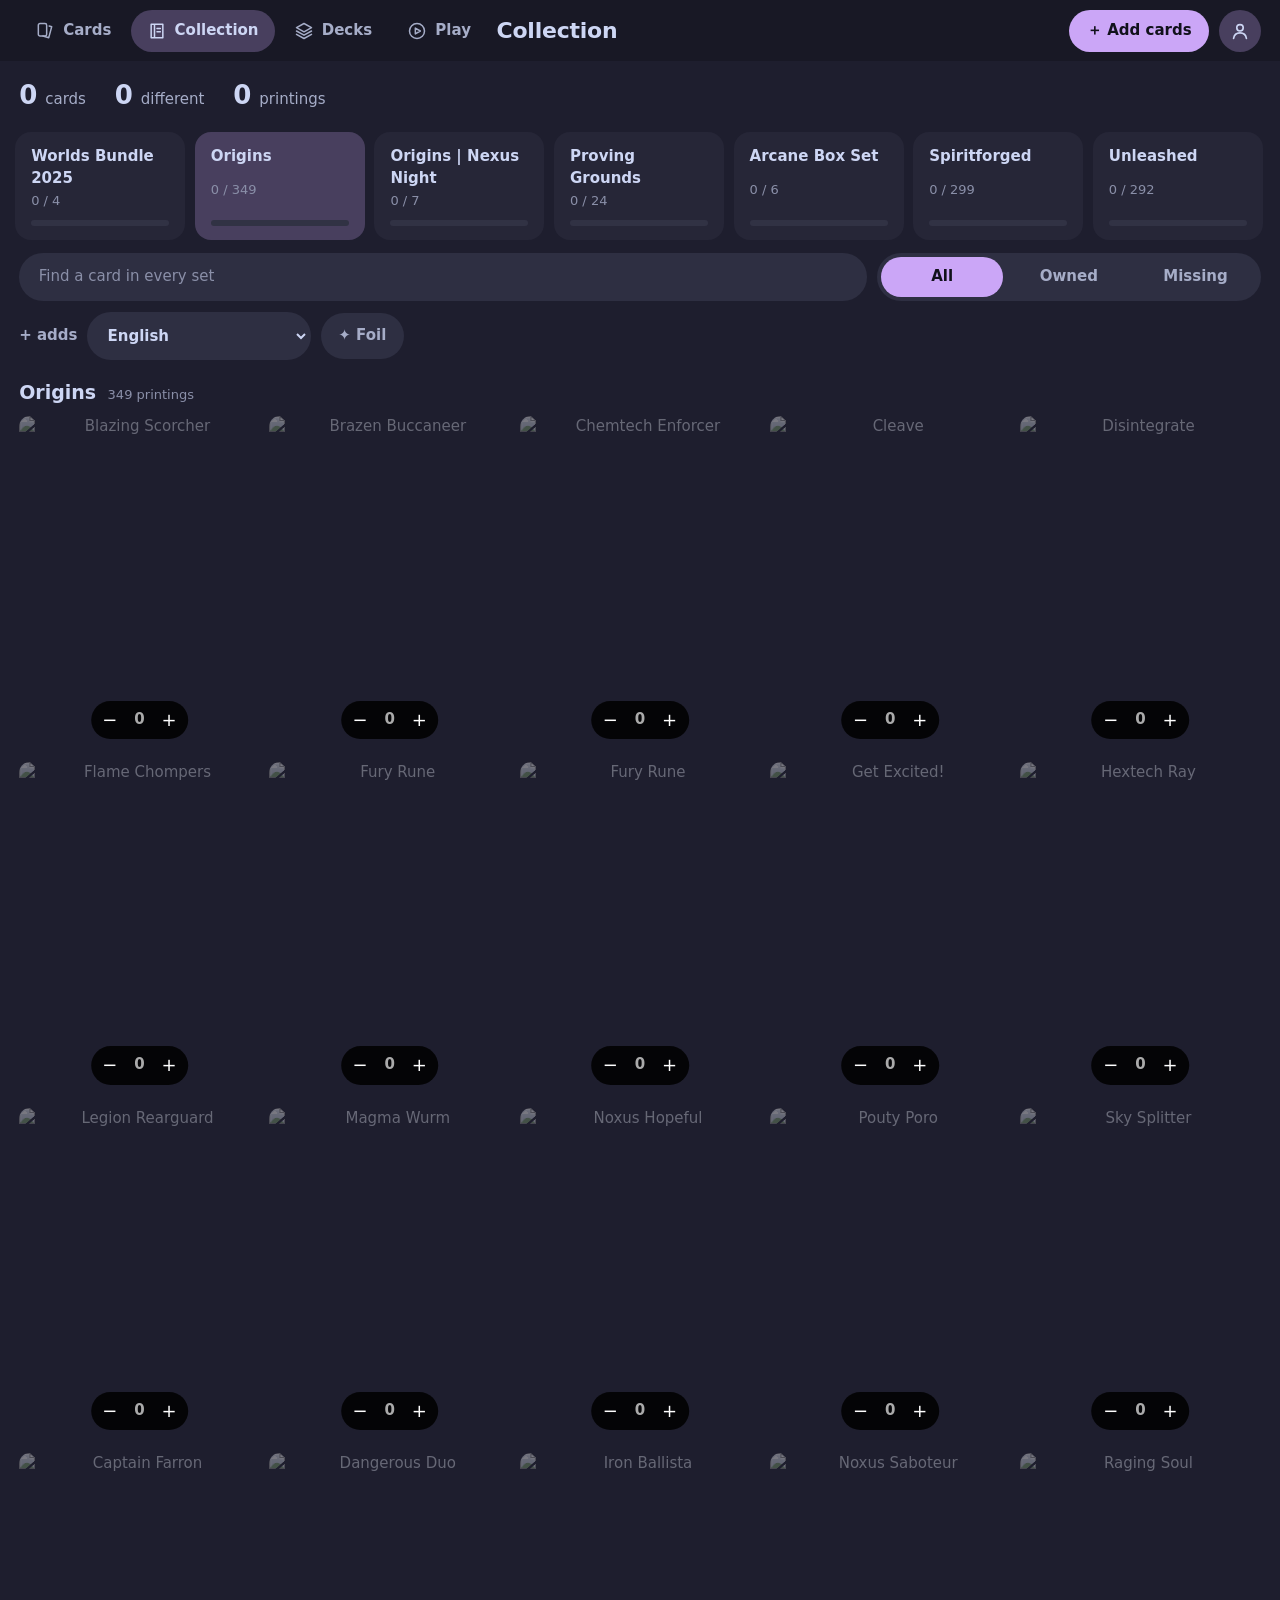
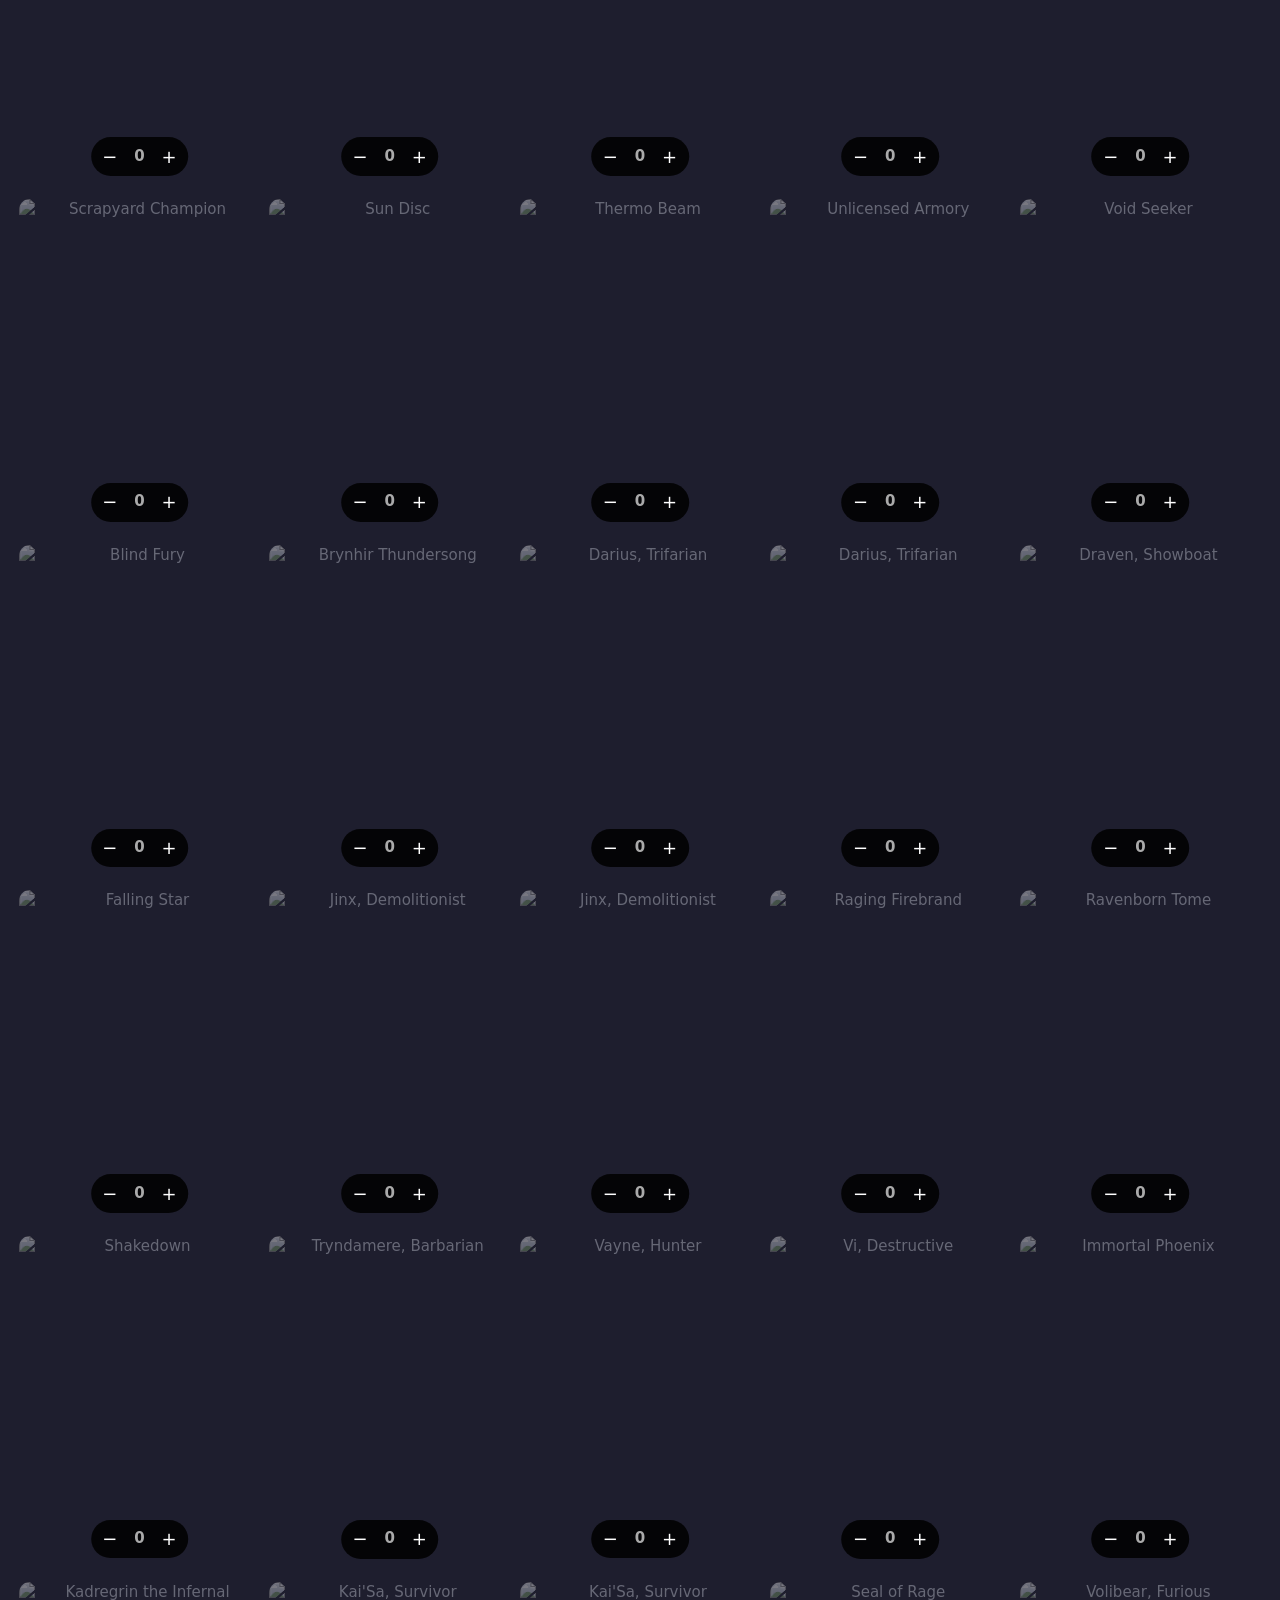
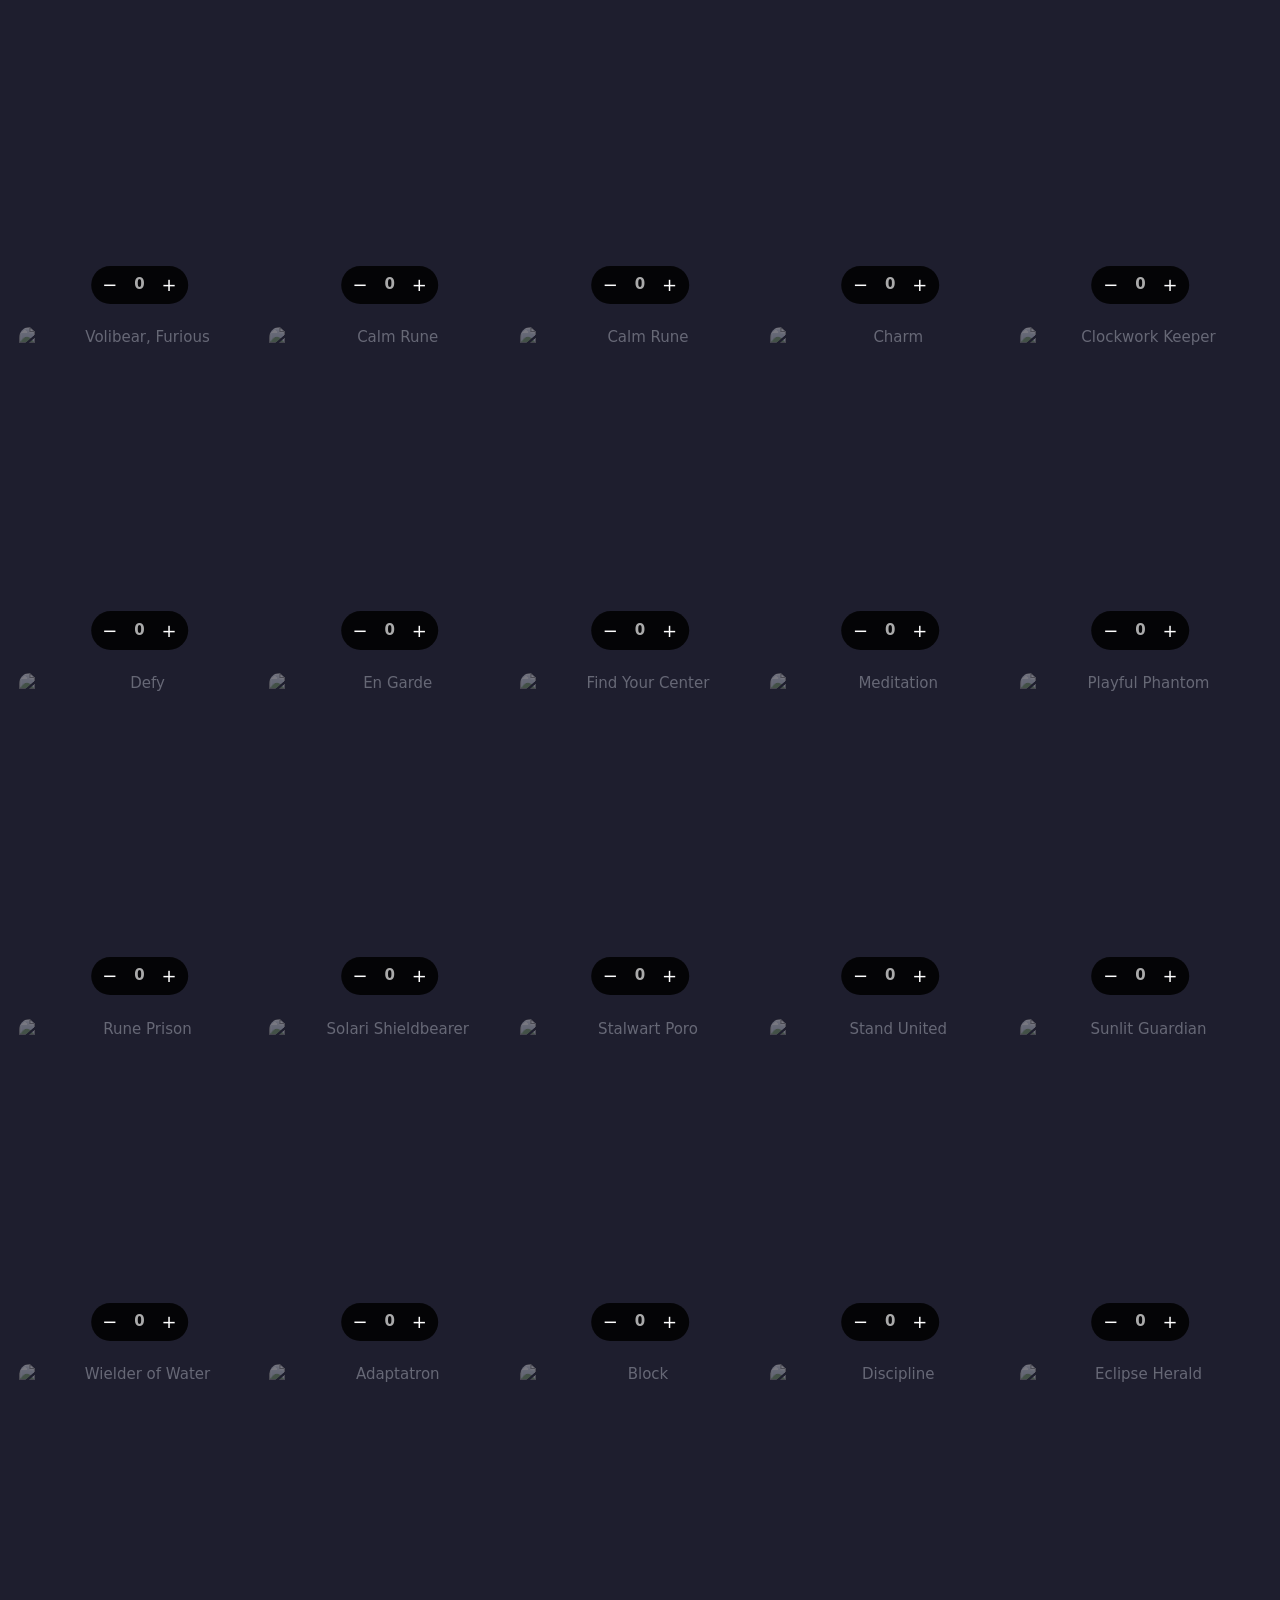
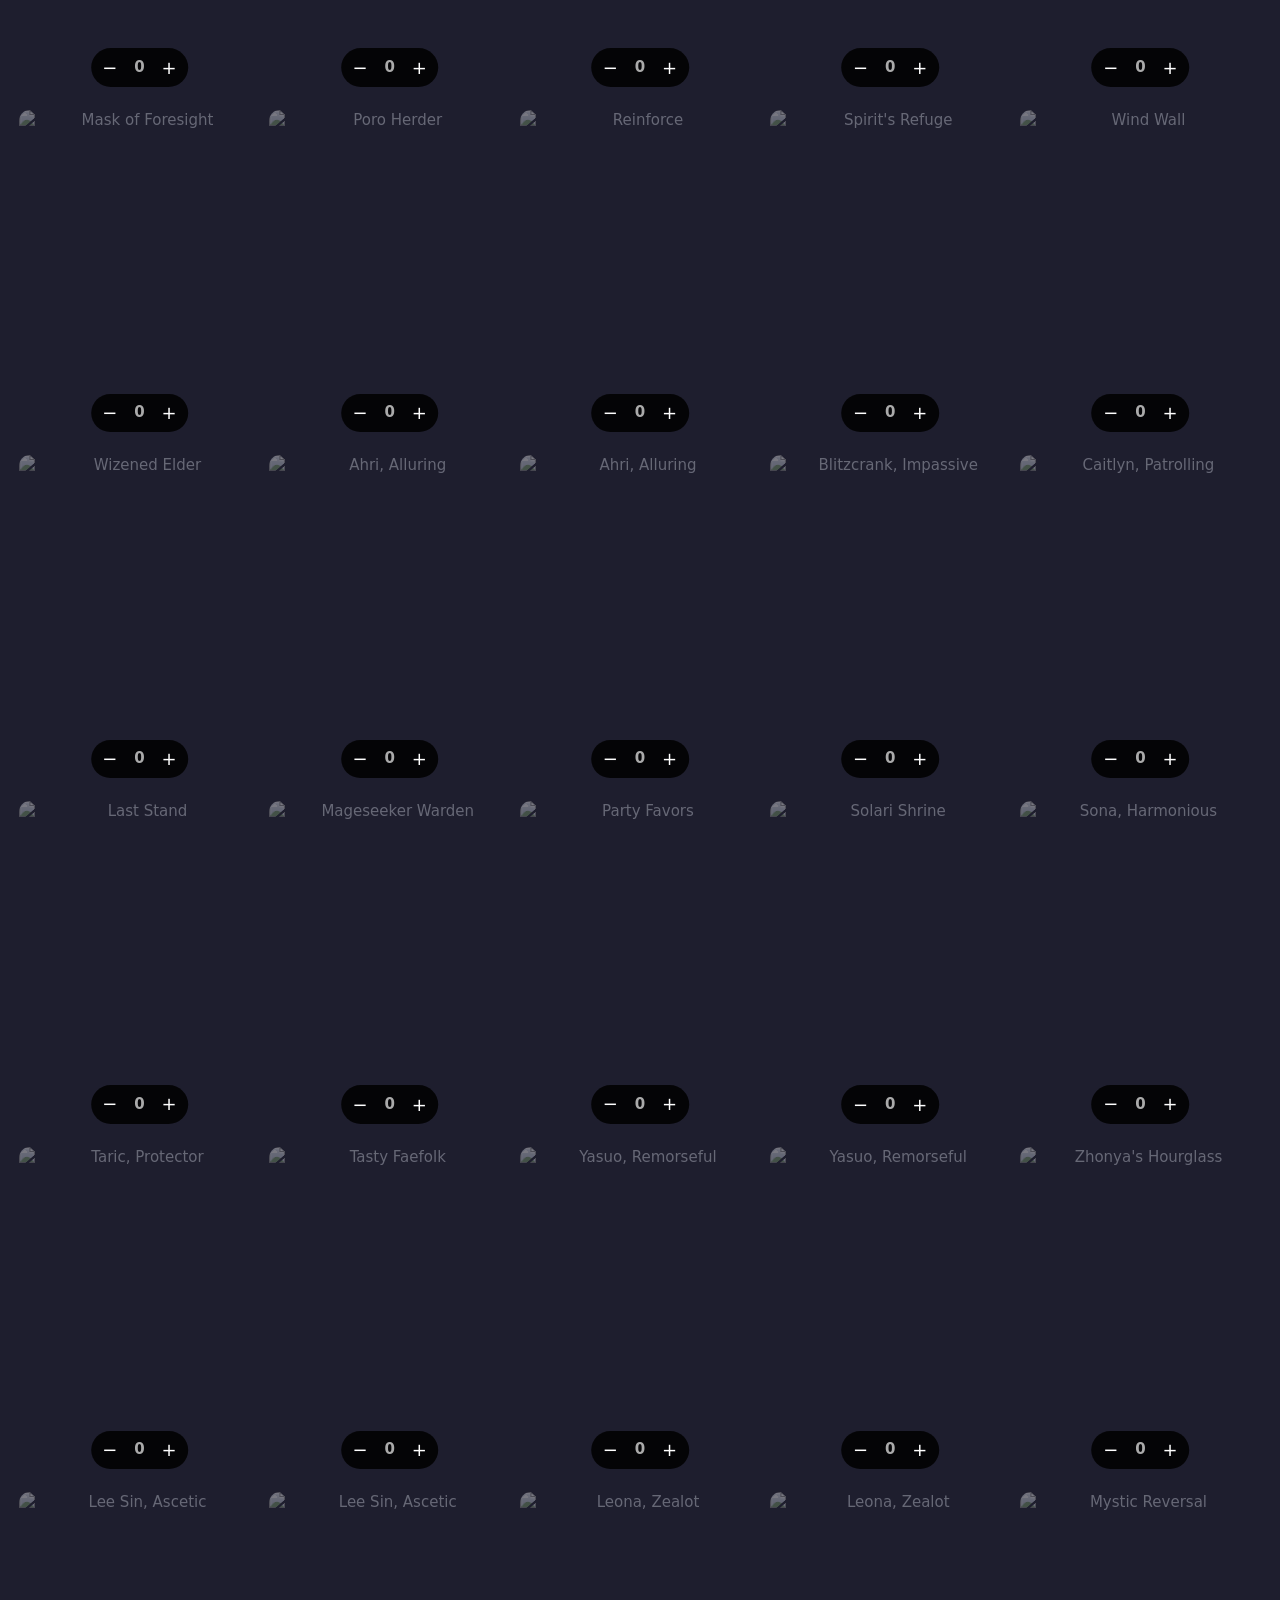
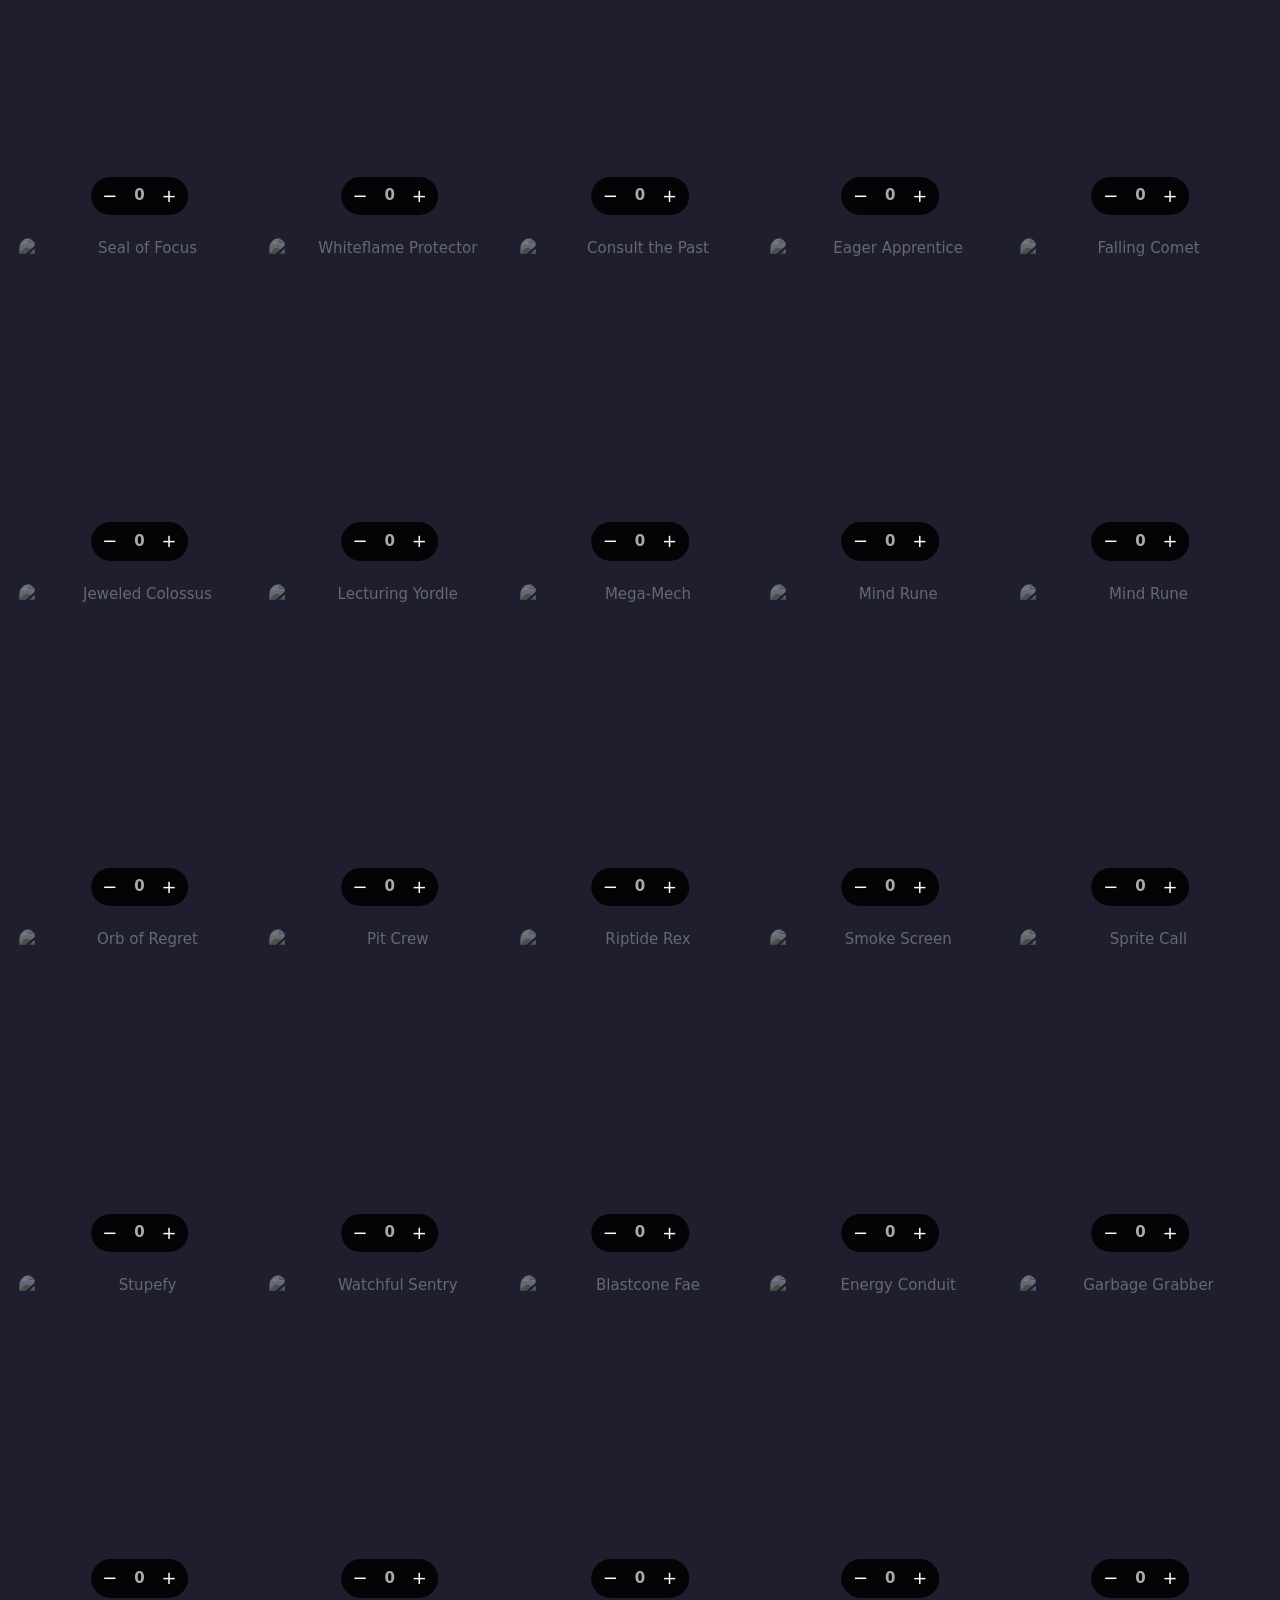
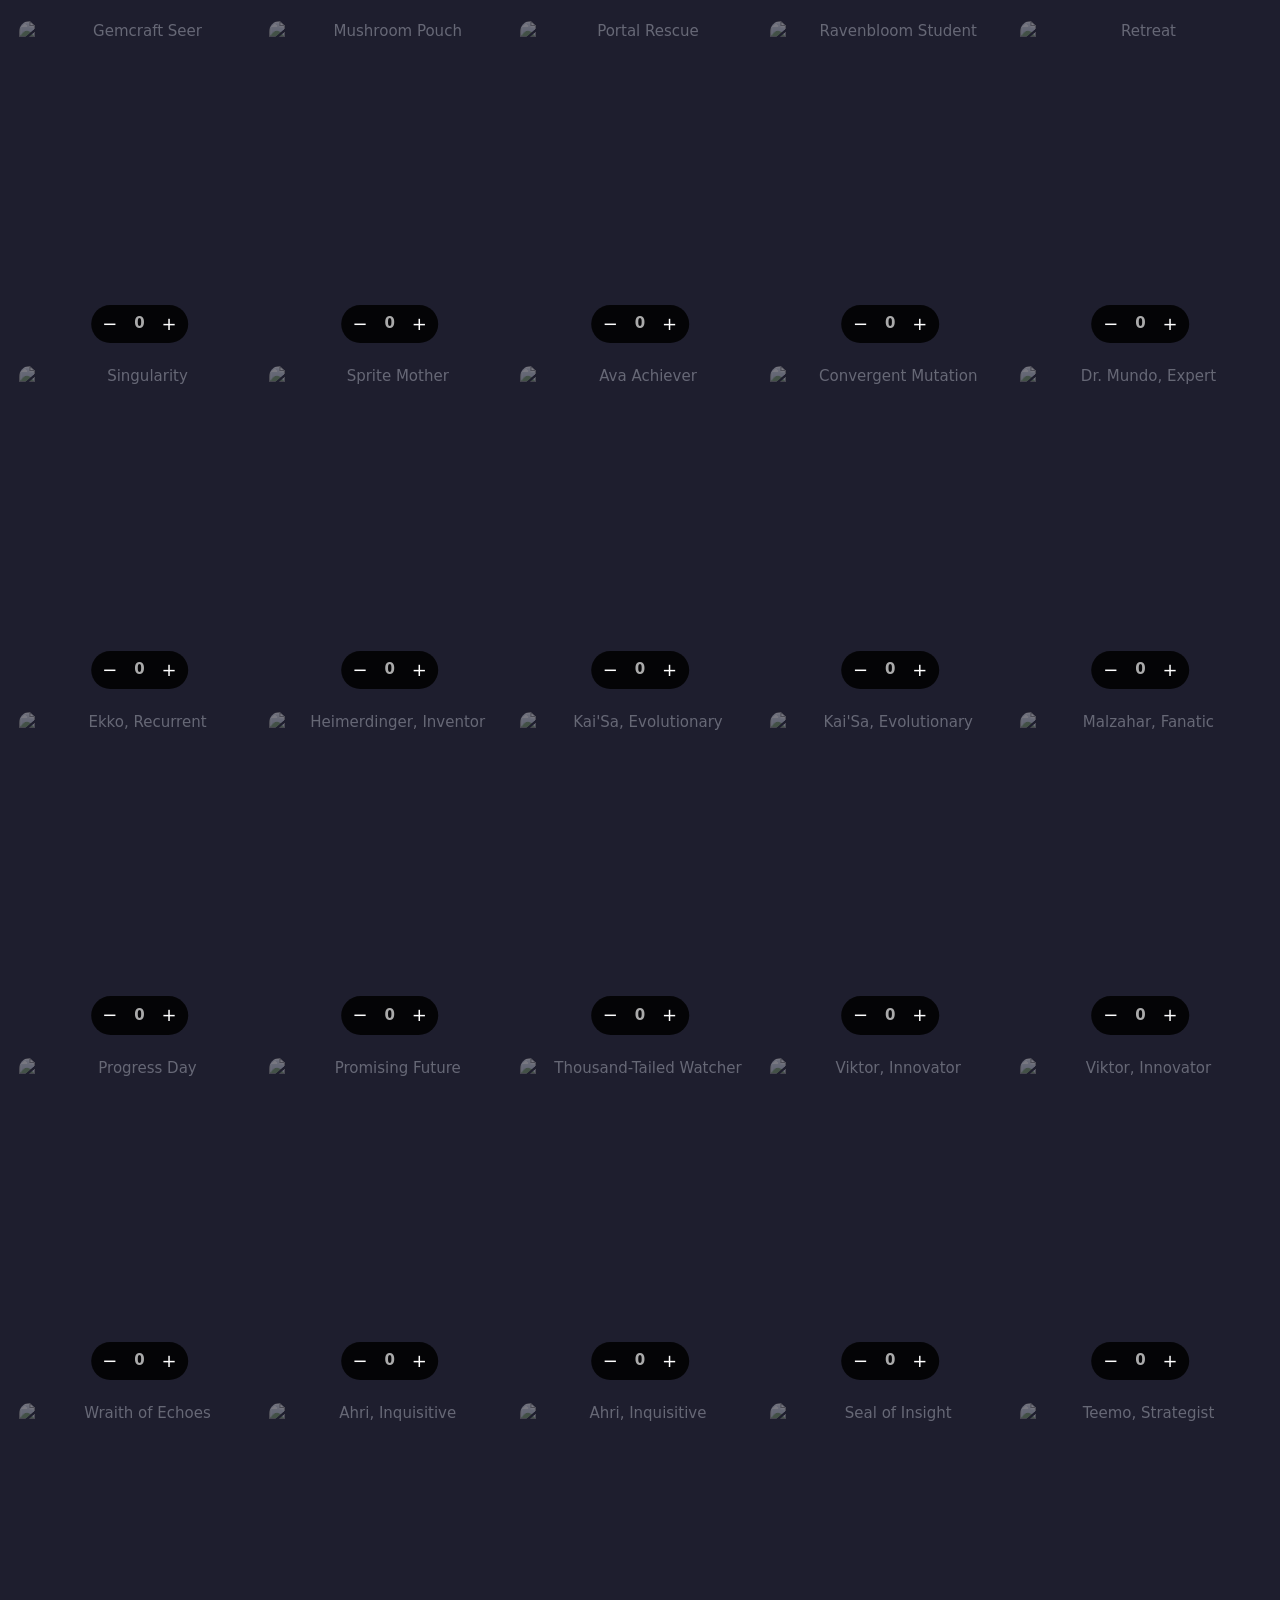
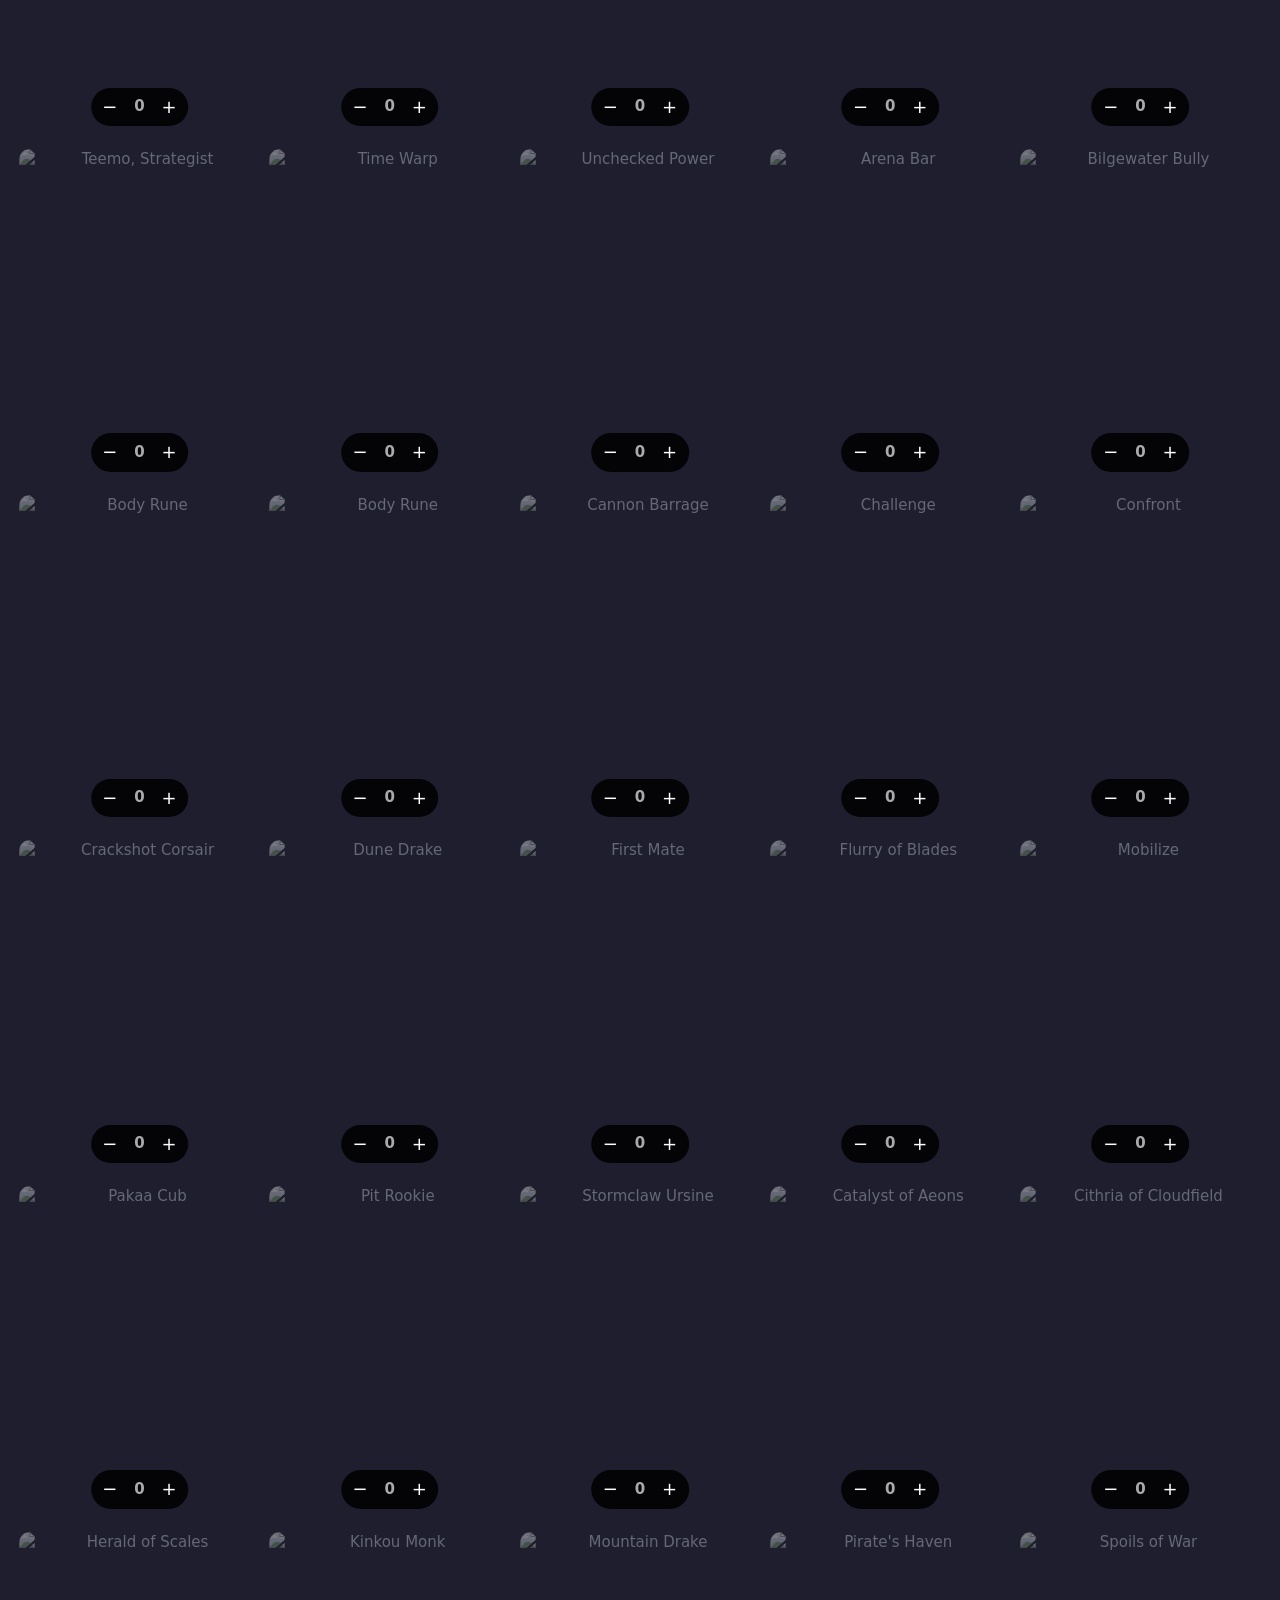
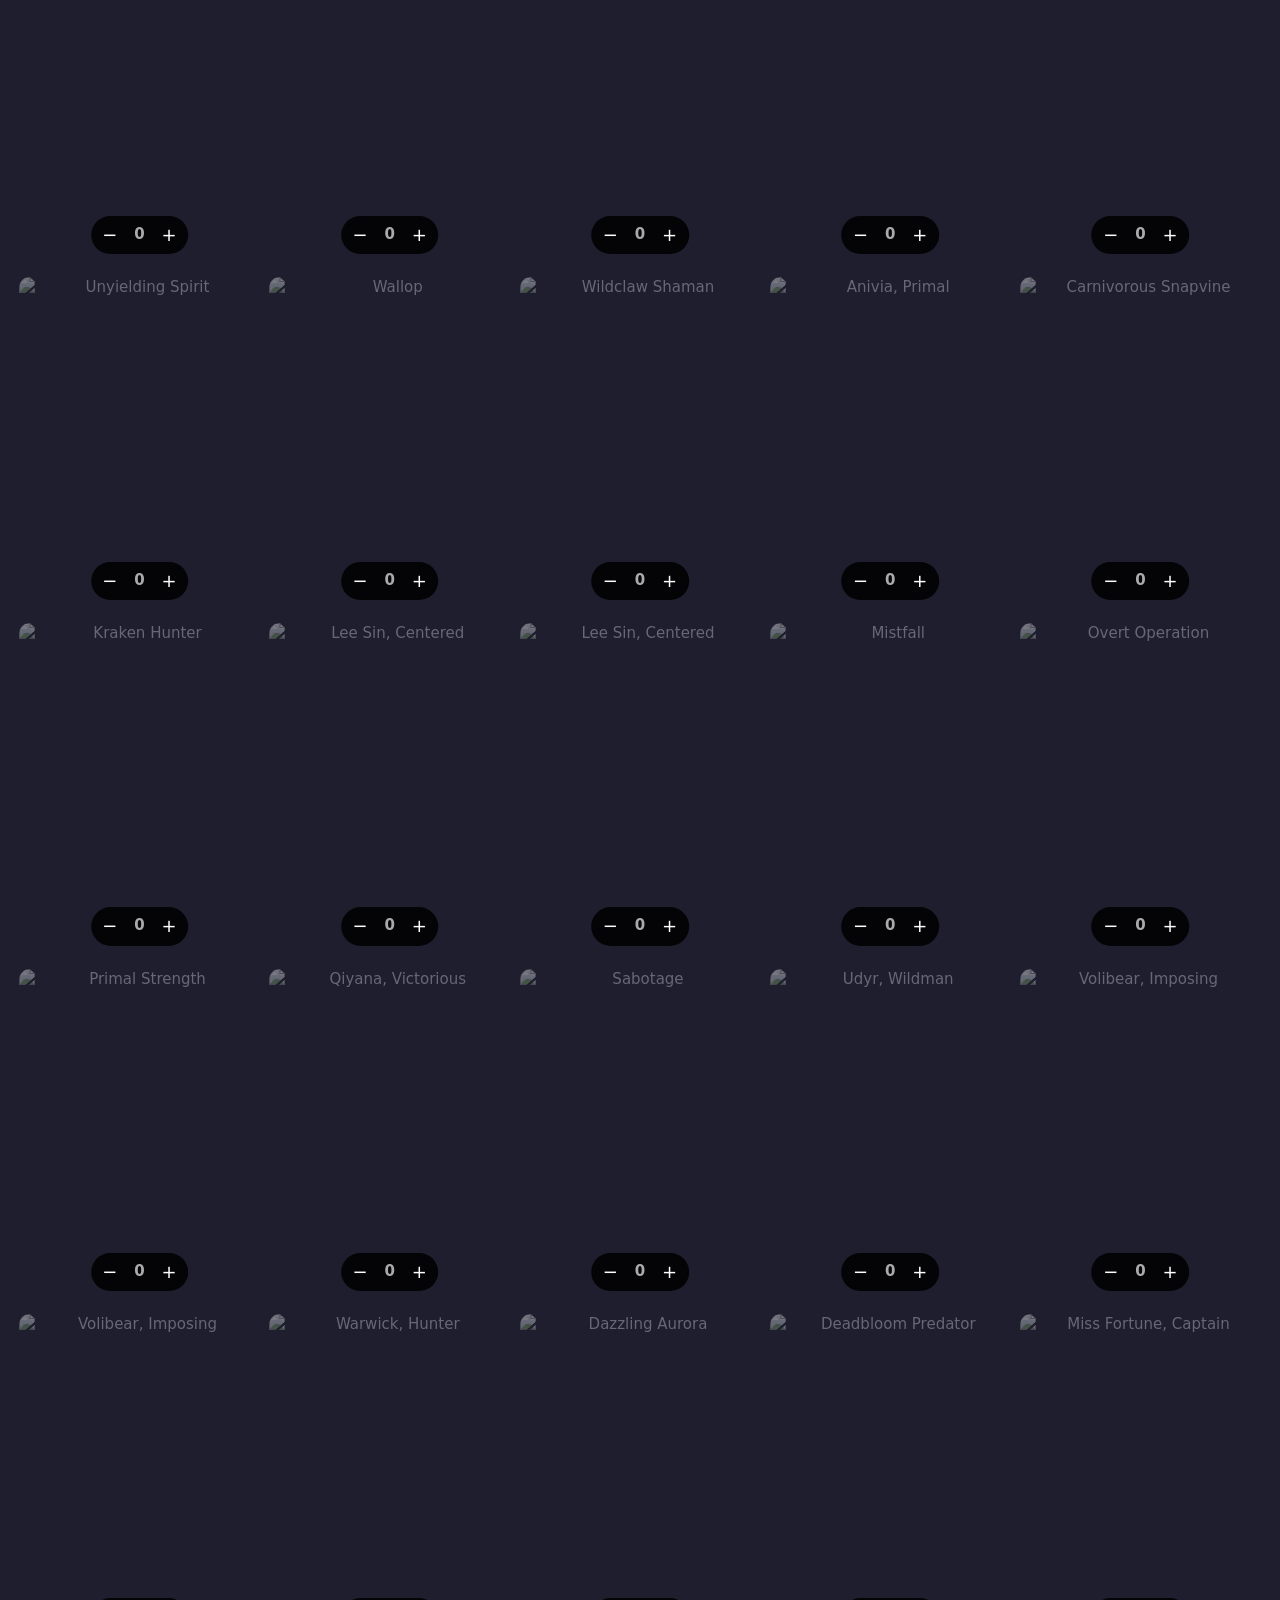
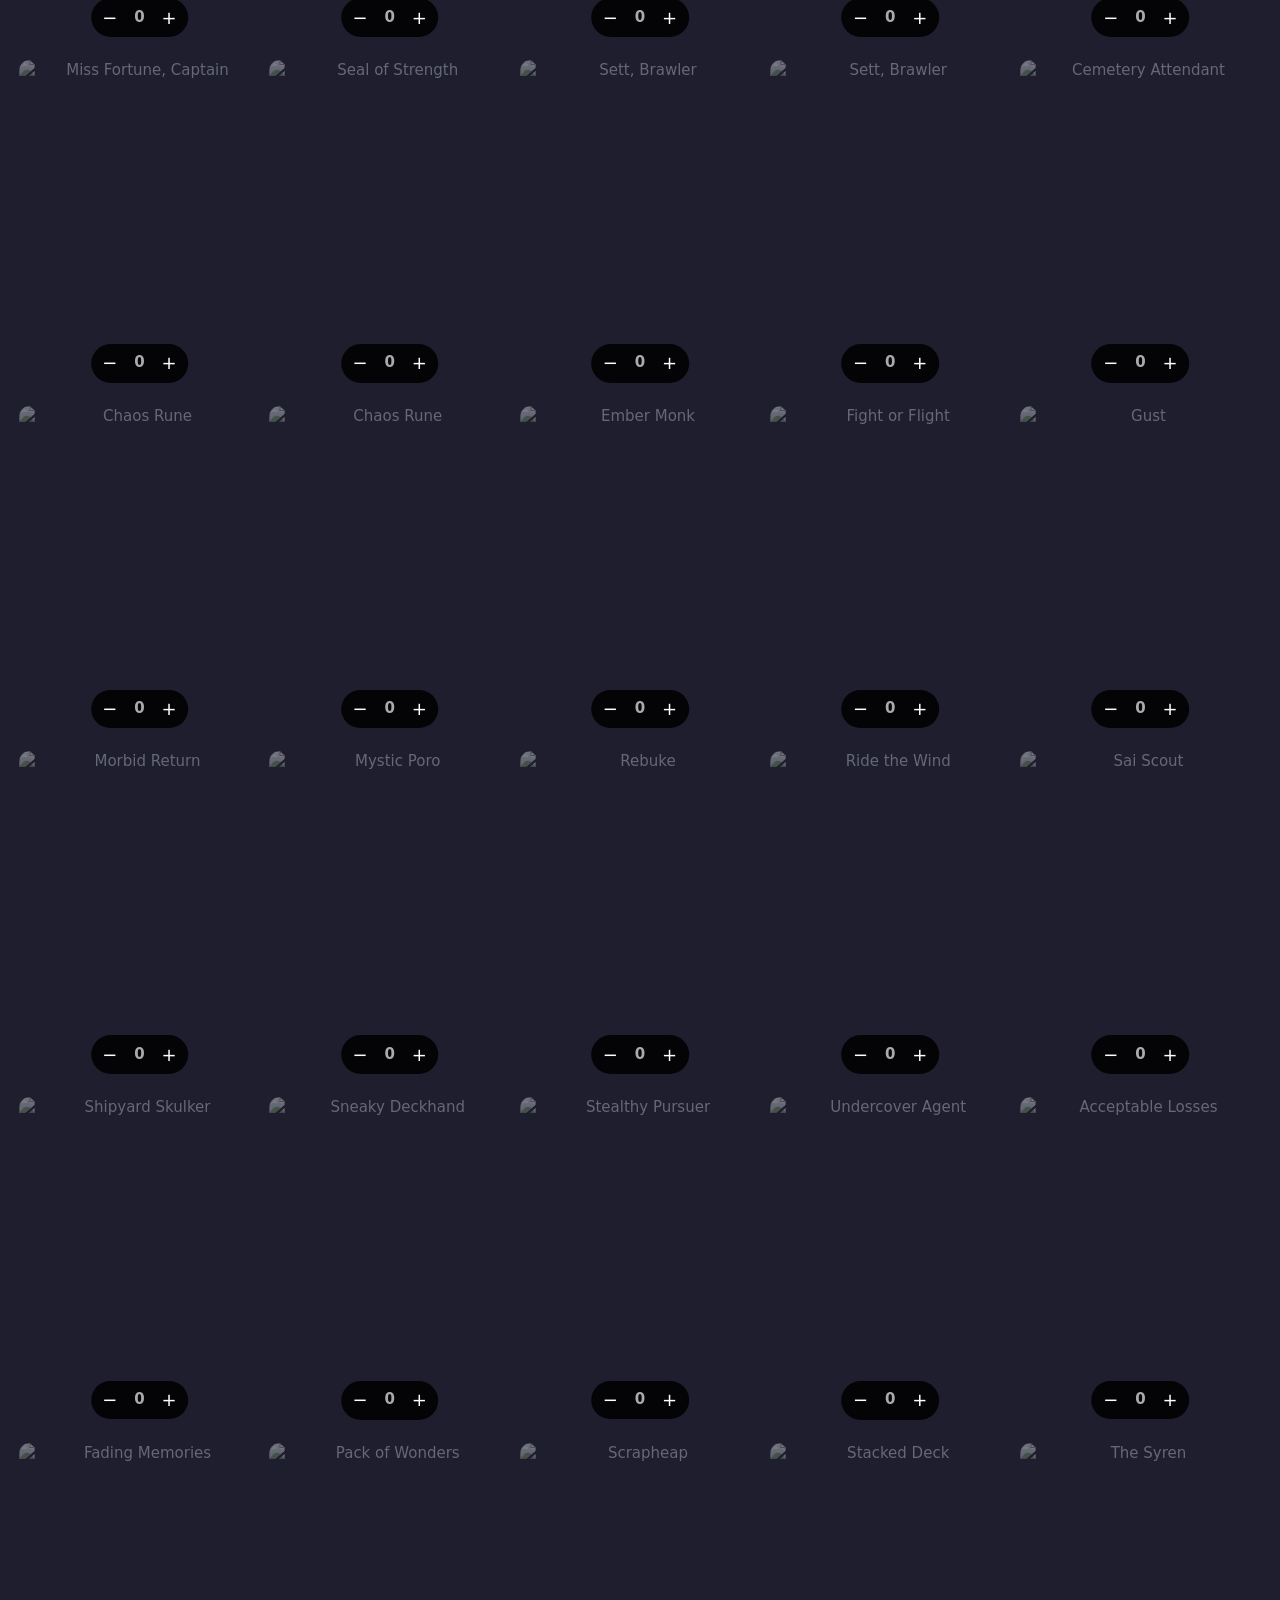
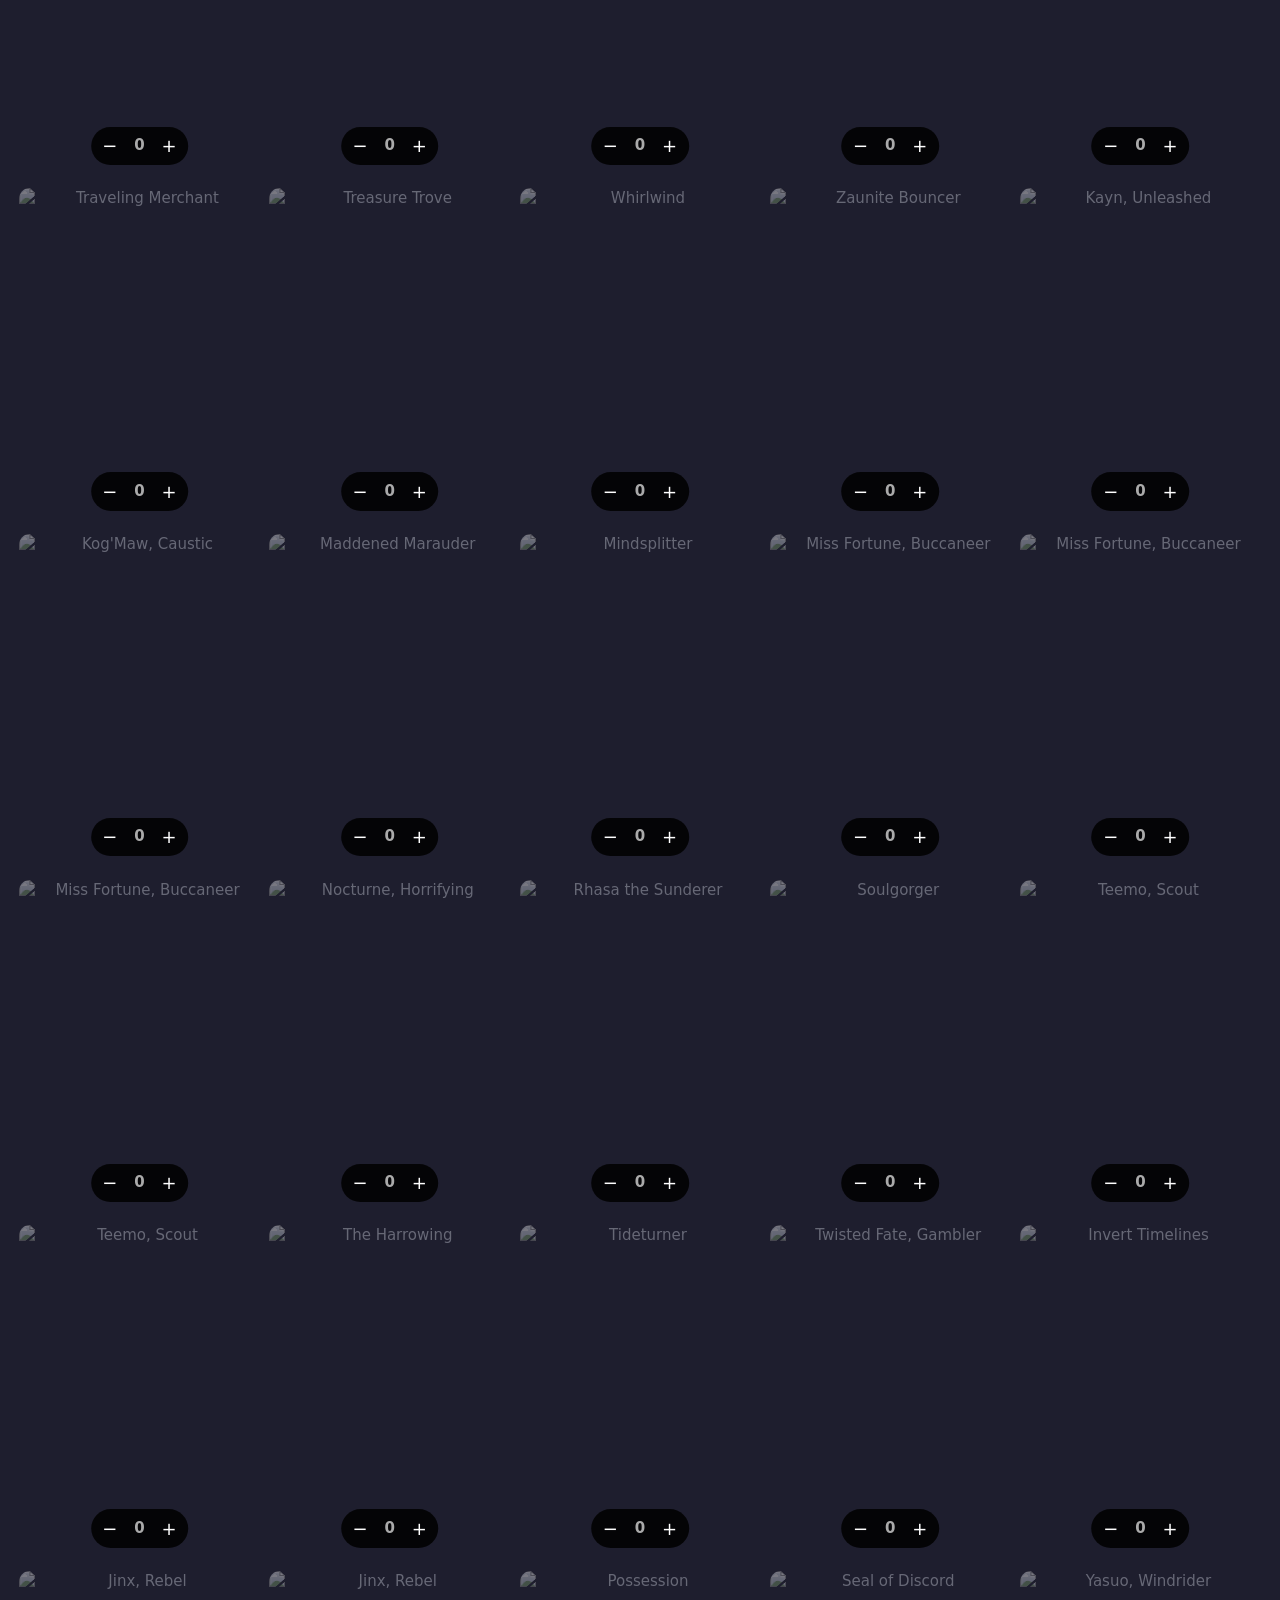
==== commit 96e83910: "feat(scan): four languages, smaller cards in the frame - english, chinese, french and korean: not en" ====
--- a/web/collection.html
+++ b/web/collection.html
@@ -15,6 +15,7 @@
 <header>
   <nav class="pages" aria-label="Pages"><a href="./"><svg viewBox="0 0 24 24" aria-hidden="true"><rect x="4" y="3" width="10" height="15" rx="2"/><path d="M17 6l3 1-3.5 13-7-2"/></svg><span>Cards</span></a><a href="collection.html" aria-current="page"><svg viewBox="0 0 24 24" aria-hidden="true"><path d="M5 4h14v16H5zM9 4v16M12 9h4M12 13h4"/></svg><span>Collection</span></a><a href="decks.html"><svg viewBox="0 0 24 24" aria-hidden="true"><path d="M12 3l9 5-9 5-9-5zM3 12l9 5 9-5M3 16l9 5 9-5"/></svg><span>Decks</span></a><a href="play.html"><svg viewBox="0 0 24 24" aria-hidden="true"><circle cx="12" cy="12" r="9"/><path d="M10 8.5l6 3.5-6 3.5z"/></svg><span>Play</span></a></nav>
   <h1>Collection</h1>
+  <button type="button" id="file" class="btn tonal" hidden></button>
   <button type="button" id="add" class="btn filled">＋ Add cards</button>
 </header>
 <main class="coll">
@@ -24,7 +25,7 @@
     <input id="name" type="search" placeholder="Find a card in every set" aria-label="Find a card" autocomplete="off" spellcheck="false">
     <form id="show-form"><fieldset class='seg'><legend class='sr'>Show</legend><div><label><input type='radio' name='show' value='all'><span>All</span></label><label><input type='radio' name='show' value='owned'><span>Owned</span></label><label><input type='radio' name='show' value='missing'><span>Missing</span></label></div></fieldset></form>
   </div>
-  <form id="as-form" class="as"><span>+ adds</span><fieldset class="seg"><legend class="sr">Language</legend><div><label><input type="radio" name="lang" value="en"><span>English</span></label><label><input type="radio" name="lang" value="zh"><span>Chinese</span></label></div></fieldset><label class="chip-check"><input type="checkbox" name="foil"><span>✦ Foil</span></label></form>
+  <form id="as-form" class="as"><span>+ adds</span><select name="lang" aria-label="Language"><option value="en">English</option><option value="zh">Chinese</option><option value="fr">French</option><option value="ko">Korean</option></select><label class="chip-check"><input type="checkbox" name="foil"><span>✦ Foil</span></label></form>
   <div id="results"></div>
 </main>
 <footer>
@@ -35,7 +36,7 @@
 <dialog id="scan" class="scan">
   <div class="cam"><video playsinline muted></video><div class="guide"><span class="line"></span></div><p class="pile" hidden></p><p class="hint"></p>
     <div class="tools"><button type="button" class="torch" hidden title="Light" aria-label="Light">💡</button><label class="photo" title="Read a photo instead">📷<input type="file" accept="image/*" hidden></label><button type="button" class="close" title="Close">✕</button></div></div>
-  <form class="as"><fieldset class="seg"><legend class="sr">Language when the scan can't tell</legend><div><label><input type="radio" name="lang" value="en"><span>English</span></label><label><input type="radio" name="lang" value="zh"><span>Chinese</span></label></div></fieldset><label class="chip-check"><input type="checkbox" name="foil"><span>✦ Foil</span></label></form>
+  <form class="as"><select name="lang" aria-label="Language when the scan can't tell"><option value="en">English</option><option value="zh">Chinese</option><option value="fr">French</option><option value="ko">Korean</option></select><label class="chip-check"><input type="checkbox" name="foil"><span>✦ Foil</span></label></form>
   <form class="manual"><input class="mono" placeholder="or type: ogn 42, OGN-042a, 42 (same set)" spellcheck="false" autocomplete="off" enterkeyhint="done"><button class="btn tonal">Add</button></form>
   <div class="row"><b class="count"></b><button type="button" class="btn text order" aria-pressed="false" title="The list in the order the cards are filed">In order</button><button type="button" class="btn text fixes" hidden></button><button type="button" class="btn text clear">Clear</button><button type="button" class="btn filled addall" disabled>Add all</button></div>
   <ul class="tally"></ul>
--- a/web/style.css
+++ b/web/style.css
@@ -228,8 +228,7 @@
 .own .vers { font-size: 11px; white-space: nowrap; padding-right: .2rem; }
 .as { display: flex; align-items: center; gap: .6rem; padding: .7rem 0 0; color: var(--subtext); font-weight: 600; }
 .as > span { white-space: nowrap; }
-.as .seg { flex: 0 1 20rem; }
-.as .seg label span { padding: 0 .5rem; }
+.as select { flex: 0 1 14rem; width: auto; border-radius: 99px; }
 .scan .as { padding: .5rem .7rem 0; }
 .chip-check { position: relative; cursor: pointer; }
 .chip-check input { position: absolute; opacity: 0; }
@@ -339,6 +338,17 @@
 .coll { max-width: 1500px; margin: 0 auto; }
 body[data-page=collection] #account { margin-left: 0; }
 #add { margin-left: auto; }
+#file { margin-left: auto; }
+#file:not([hidden]) + #add { margin-left: 0; }
+.file-list { list-style: none; margin: 0 -.6rem; padding: 0; }
+.file-list .pile-head { padding: .9rem .6rem .2rem; font-size: 17px; }
+.file-list .pile-head img { height: 1.2em; vertical-align: -.2em; }
+.file-list img { height: 60px; border-radius: 4px; }
+.file-list .pile-head img { border-radius: 0; }
+.file-list .tick { color: transparent; font-size: 22px; }
+.file-list [aria-pressed="true"] { opacity: .5; }
+.file-list [aria-pressed="true"] .tick { color: var(--calm); }
+.place { color: var(--subtext); }
 .totals { display: flex; flex-wrap: wrap; gap: .3rem 1.8rem; padding: 1rem 0 .8rem; color: var(--subtext); }
 .totals b { font-size: 26px; color: var(--text); margin-right: .2rem; font-variant-numeric: tabular-nums; }
 .sets { display: flex; gap: .6rem; overflow-x: auto; padding: 4px 4px .8rem; margin: 0 -4px; scroll-snap-type: x proximity; }
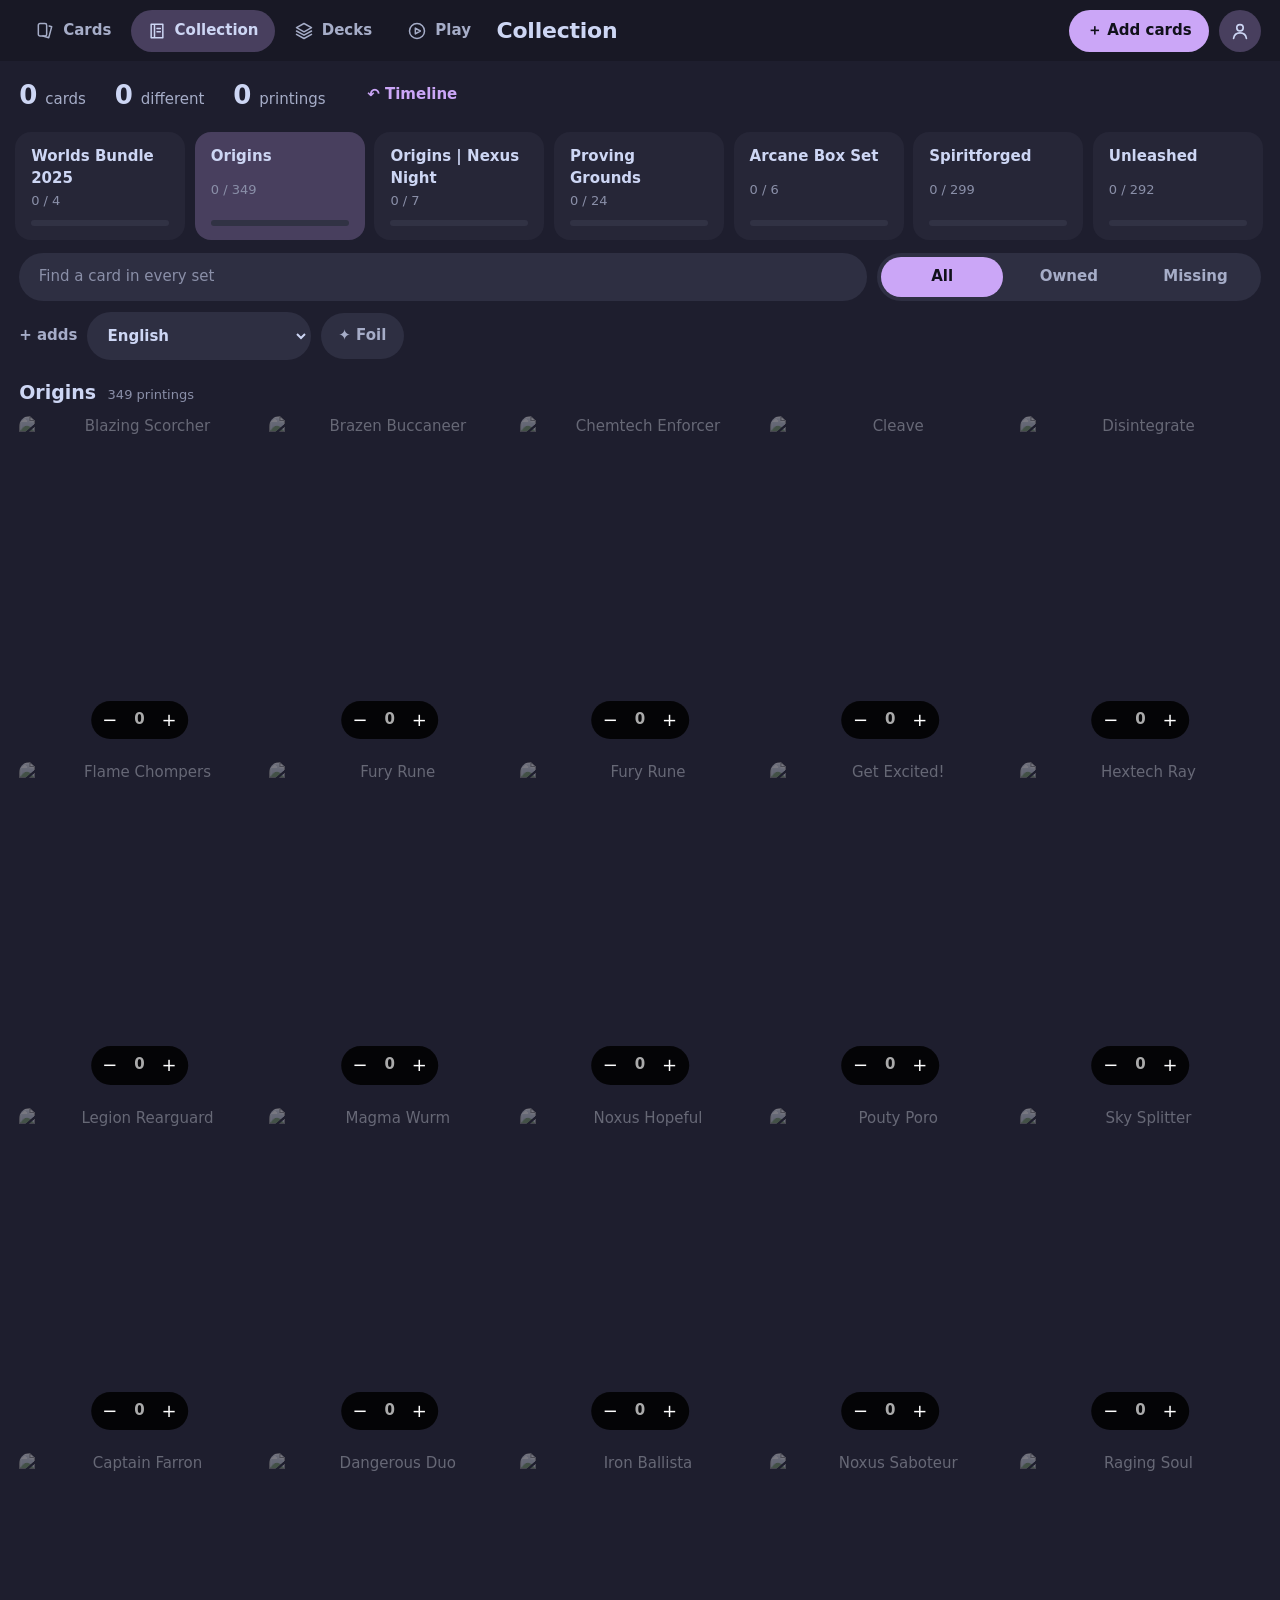
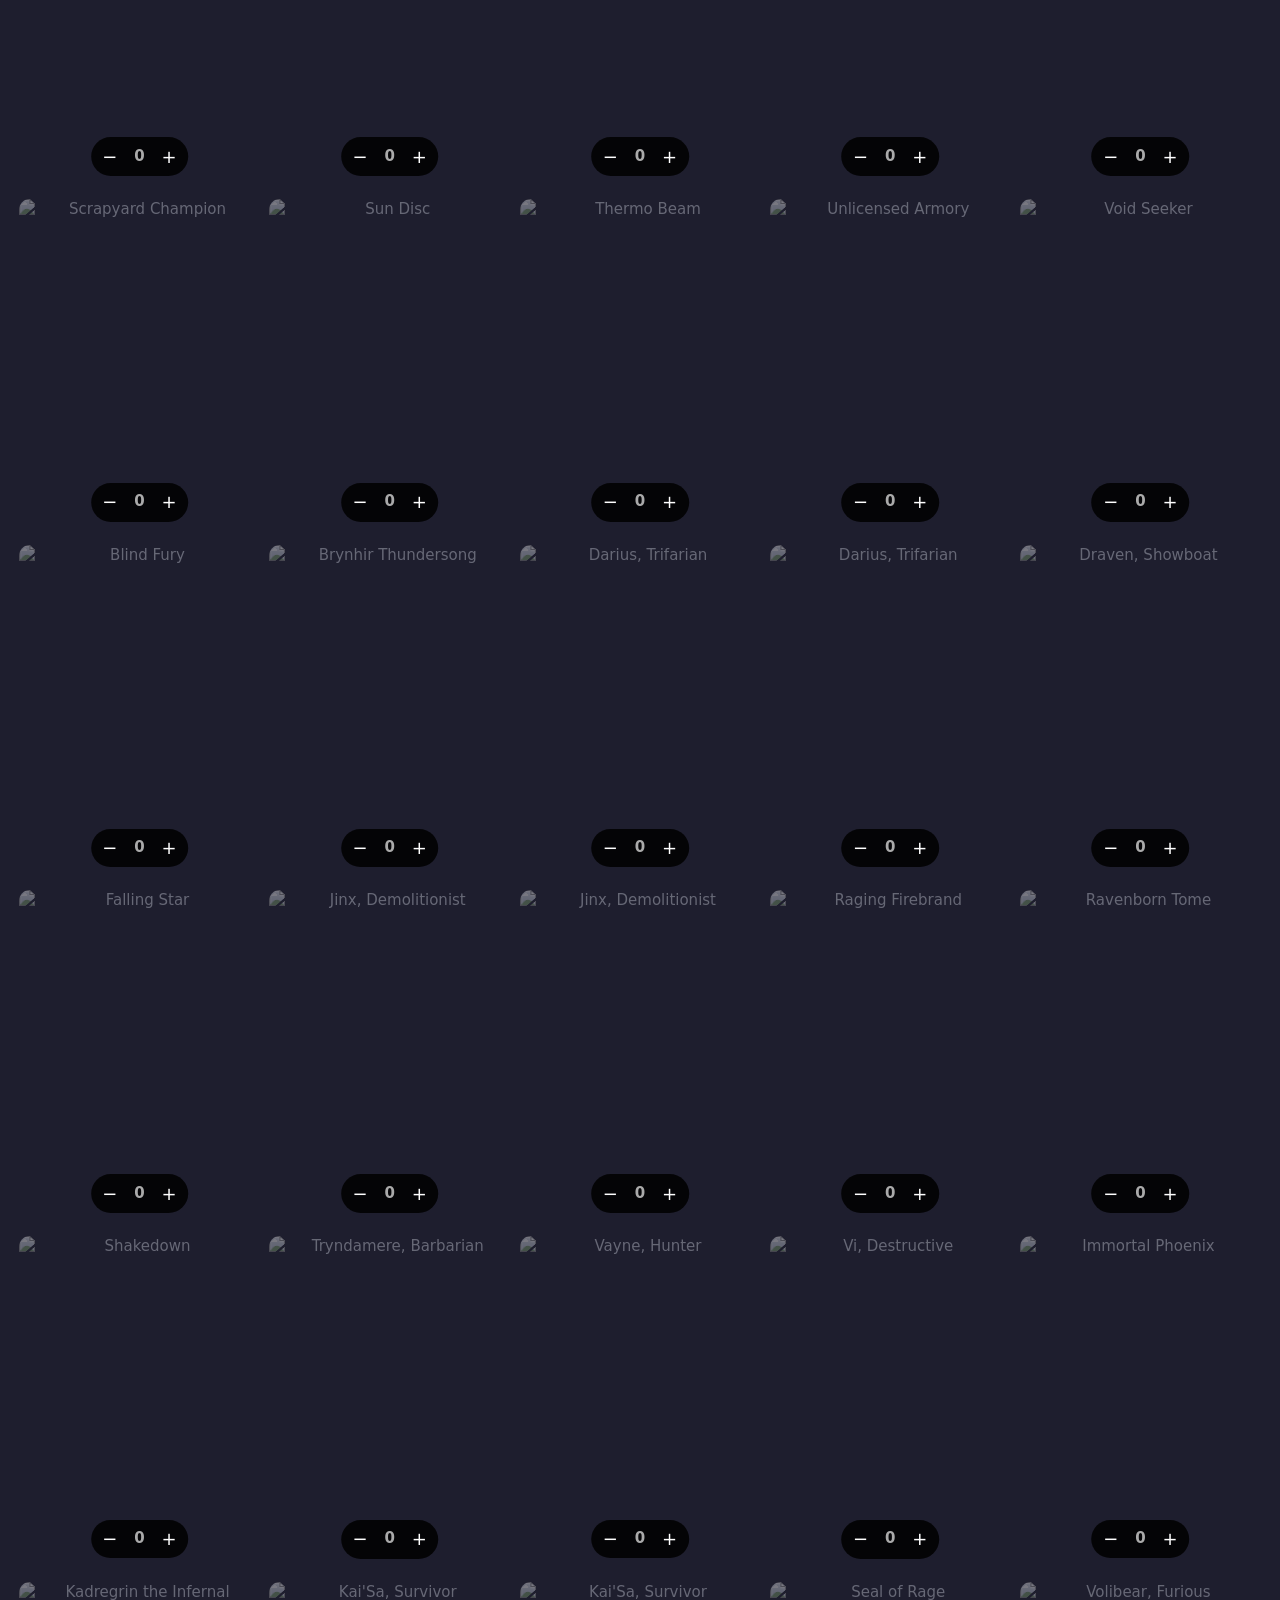
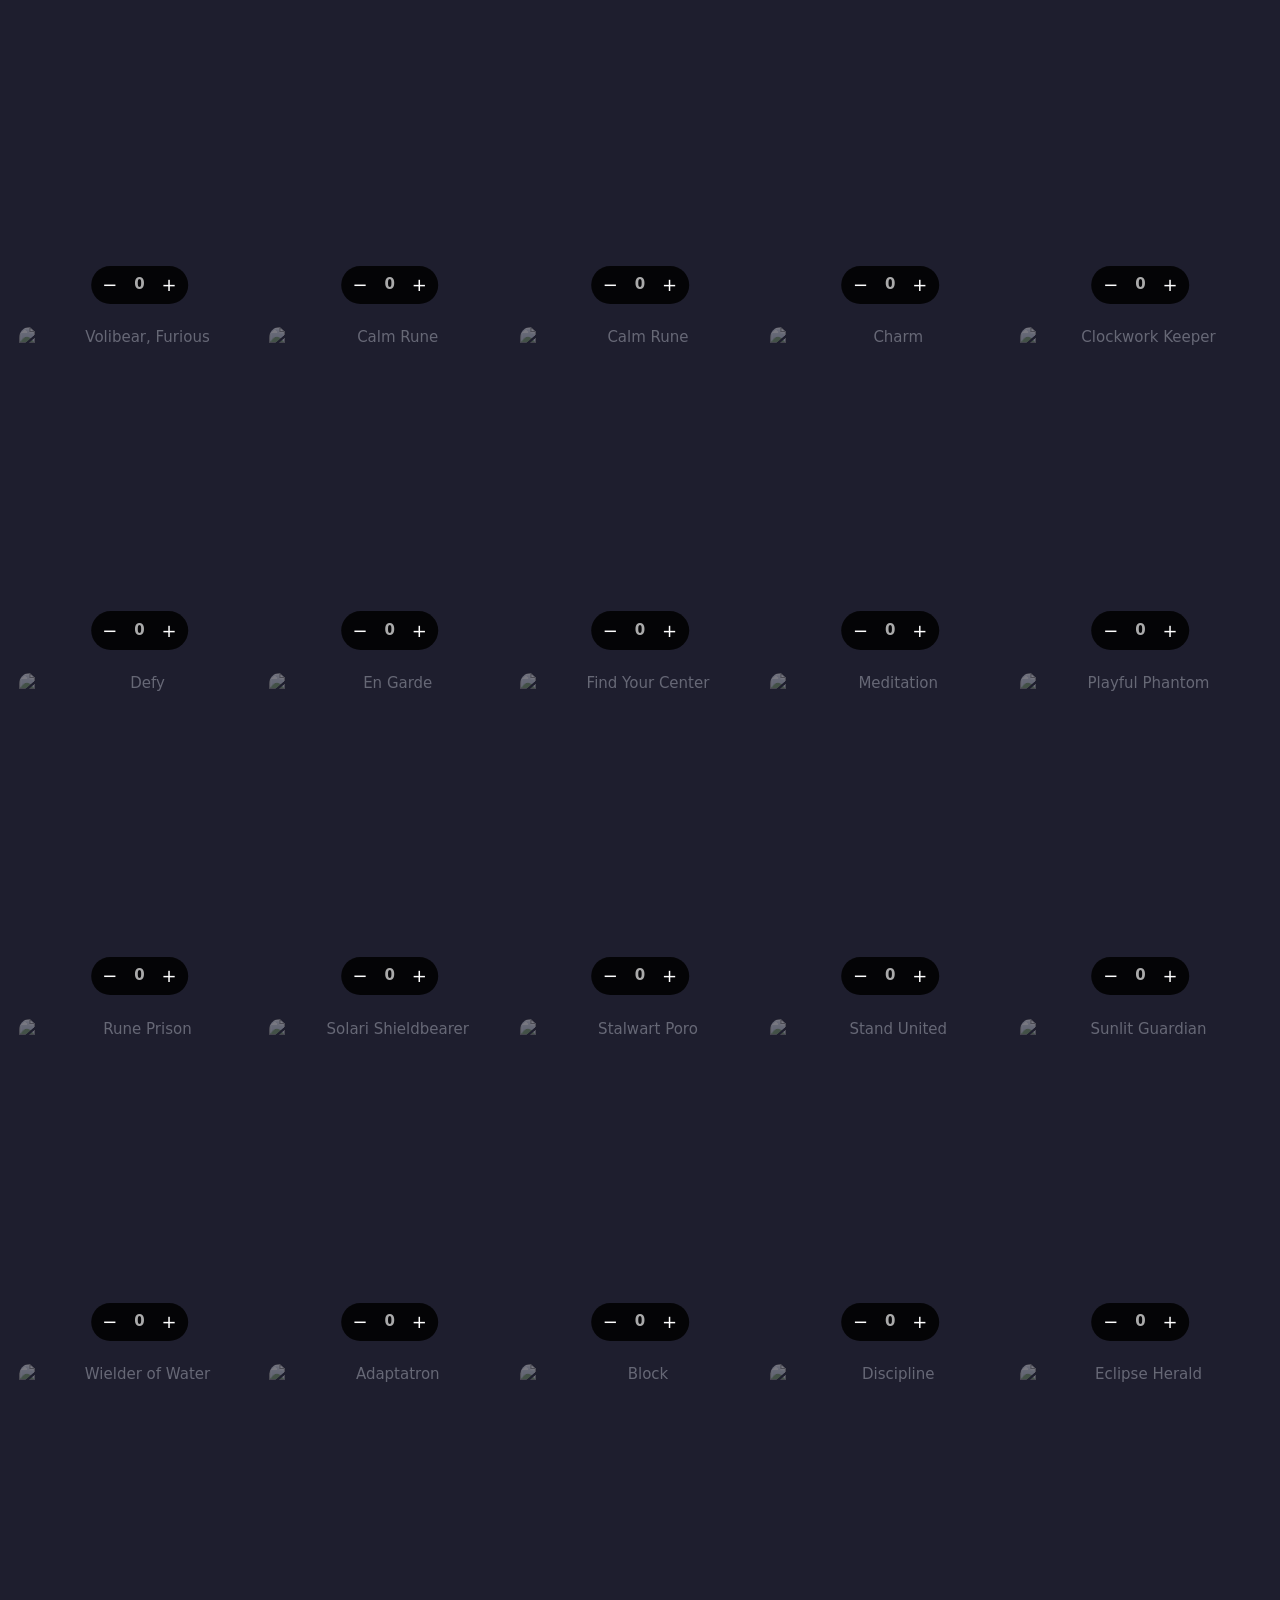
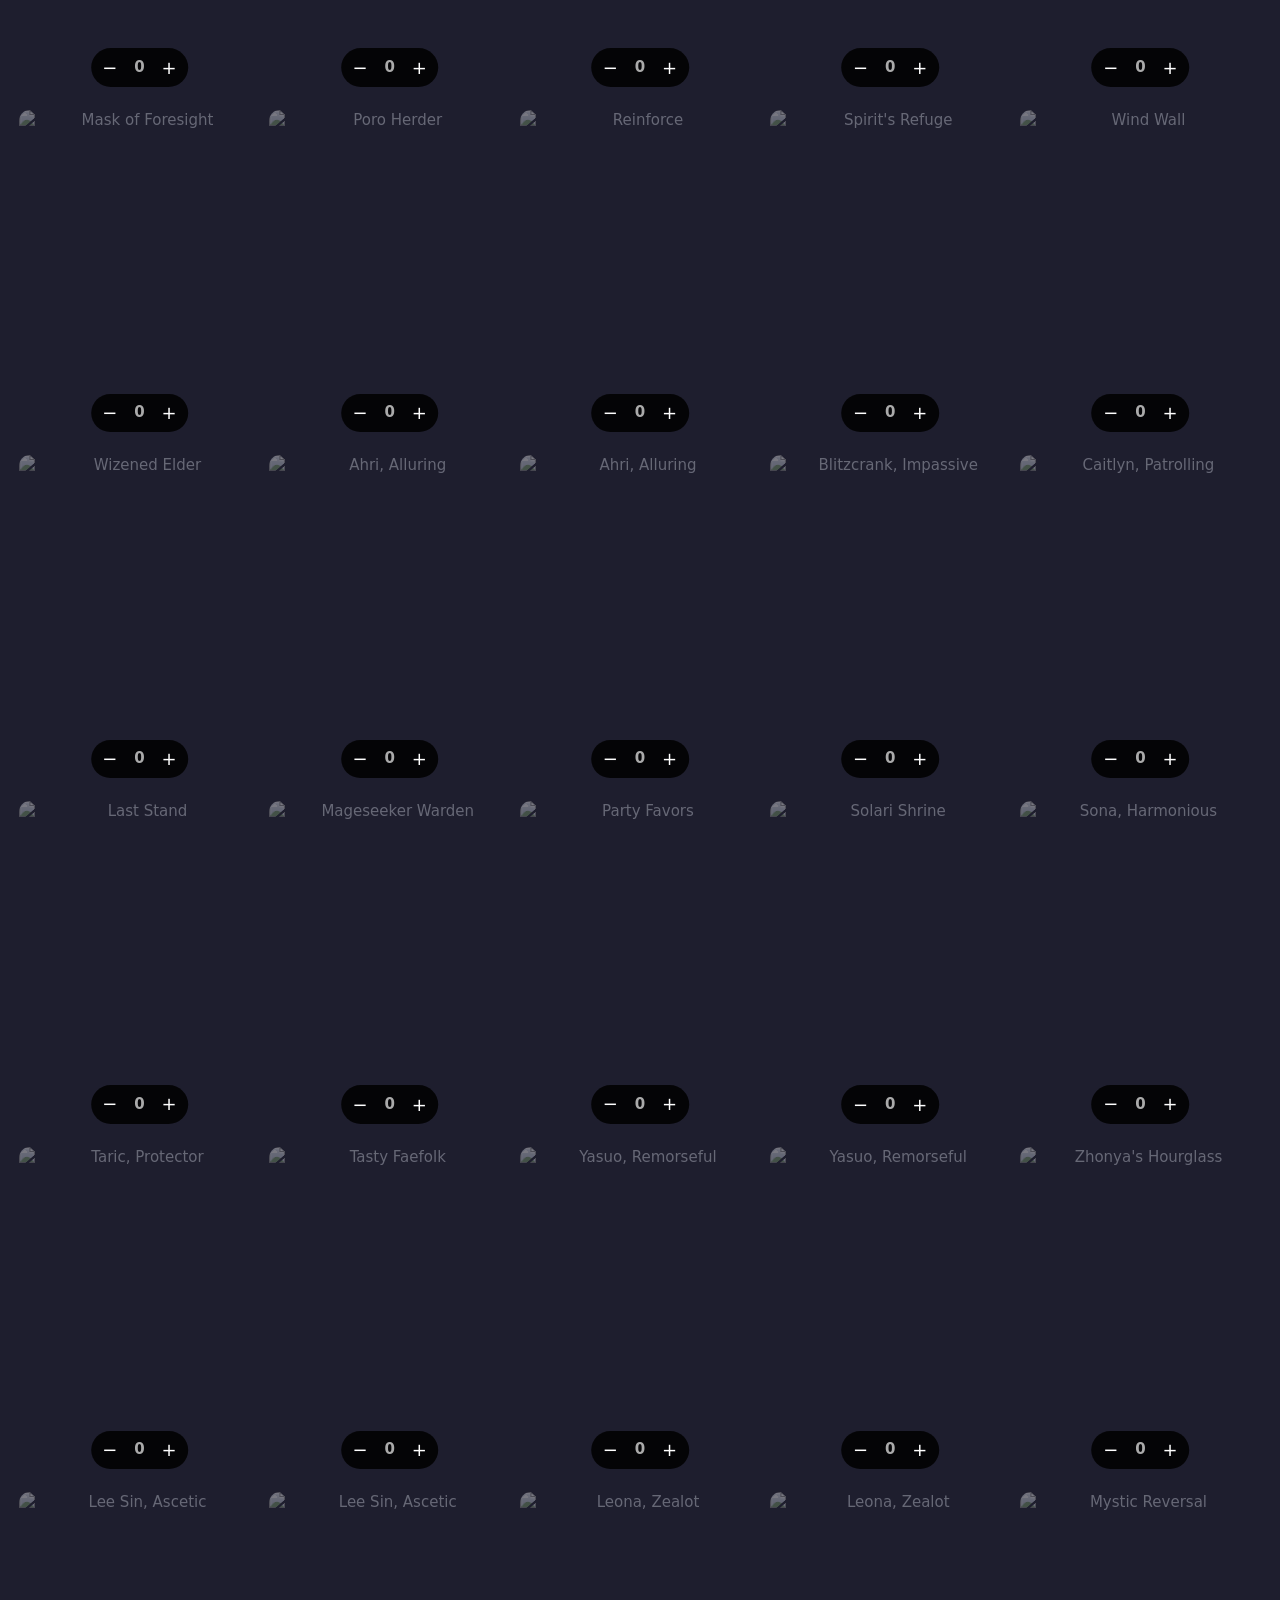
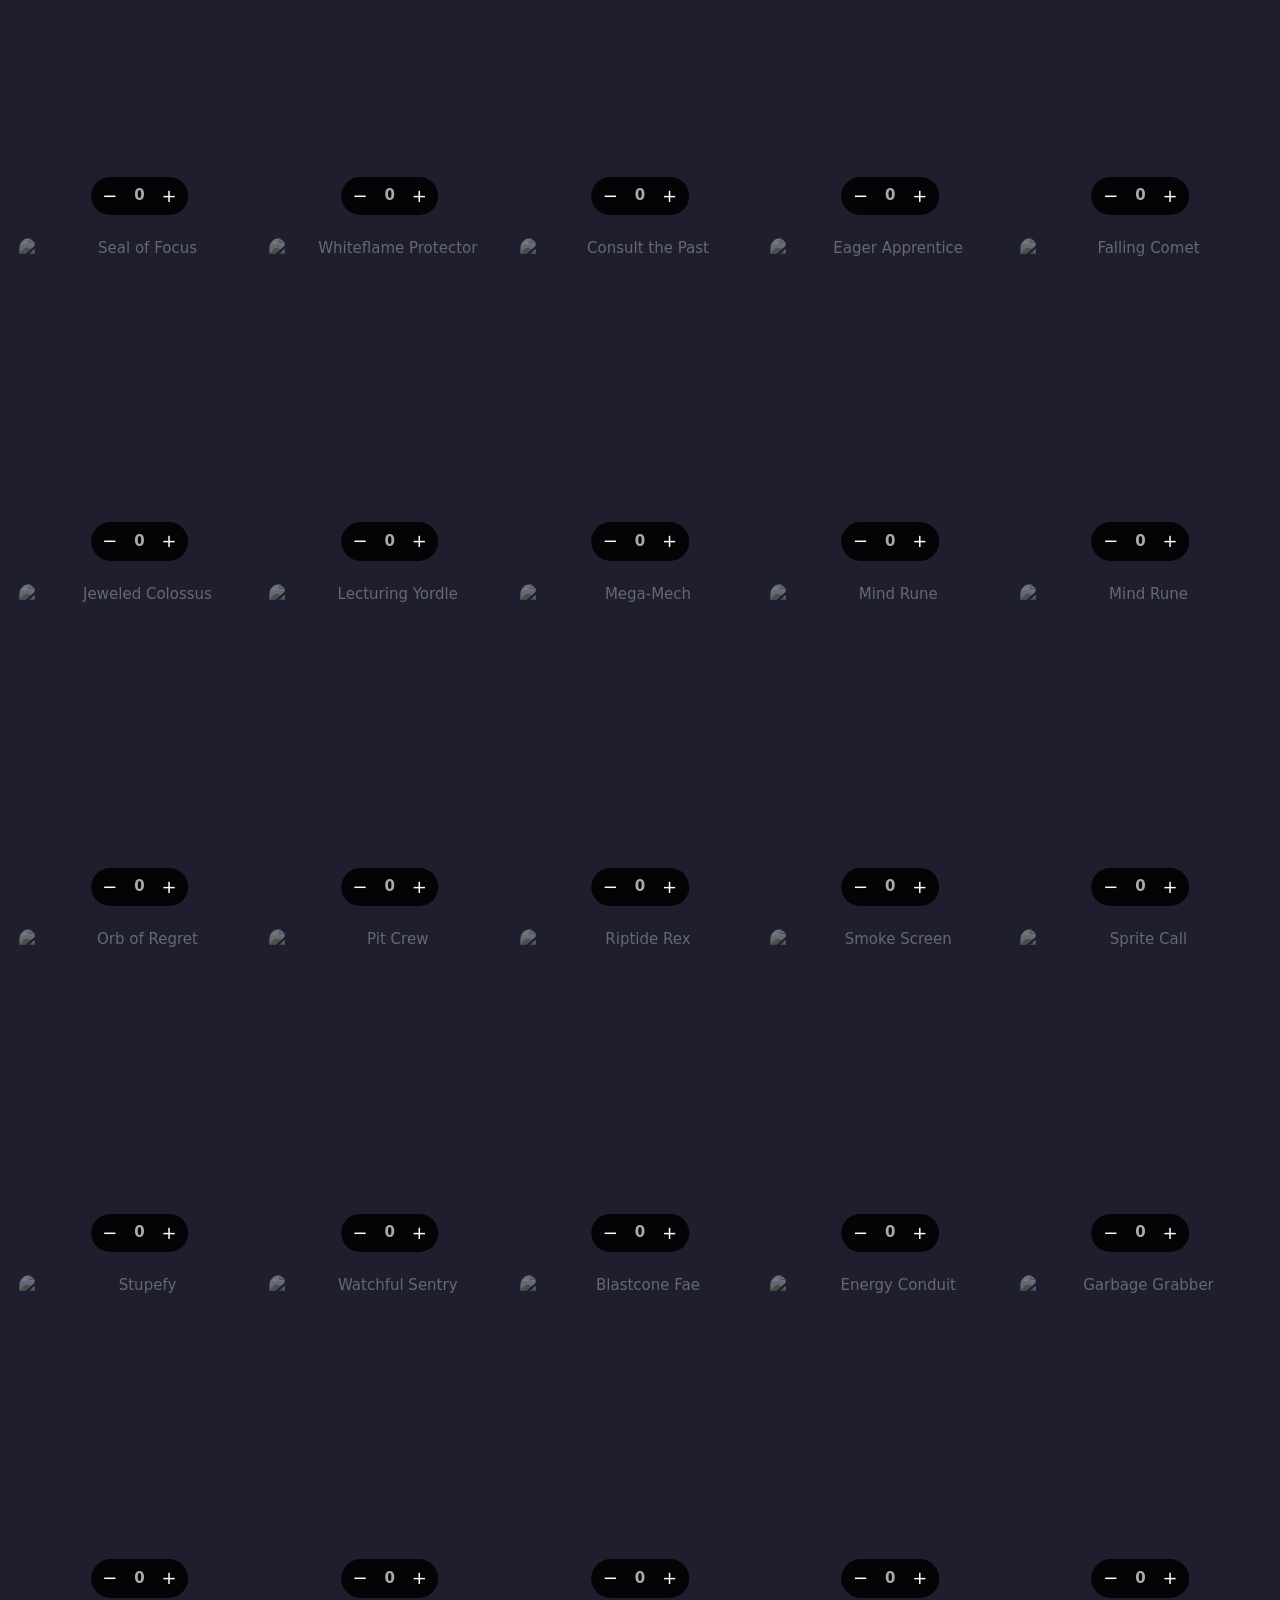
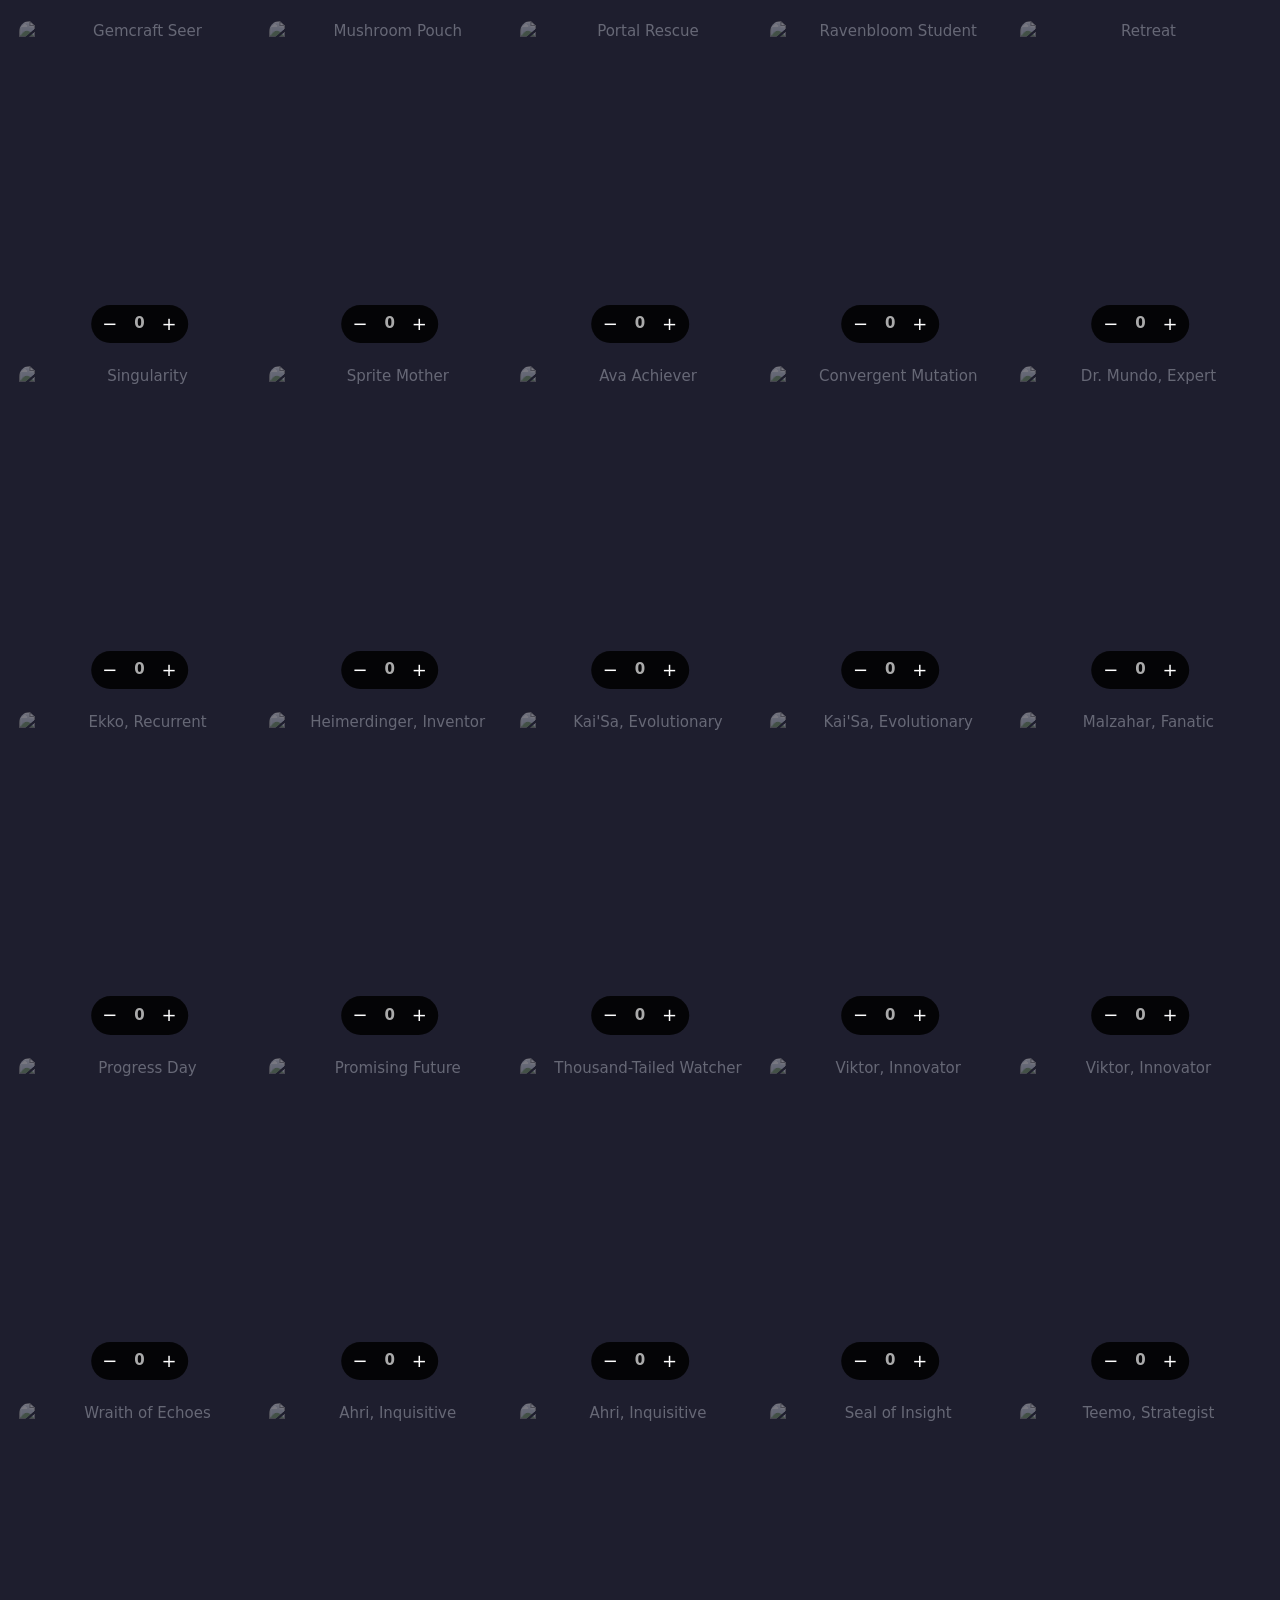
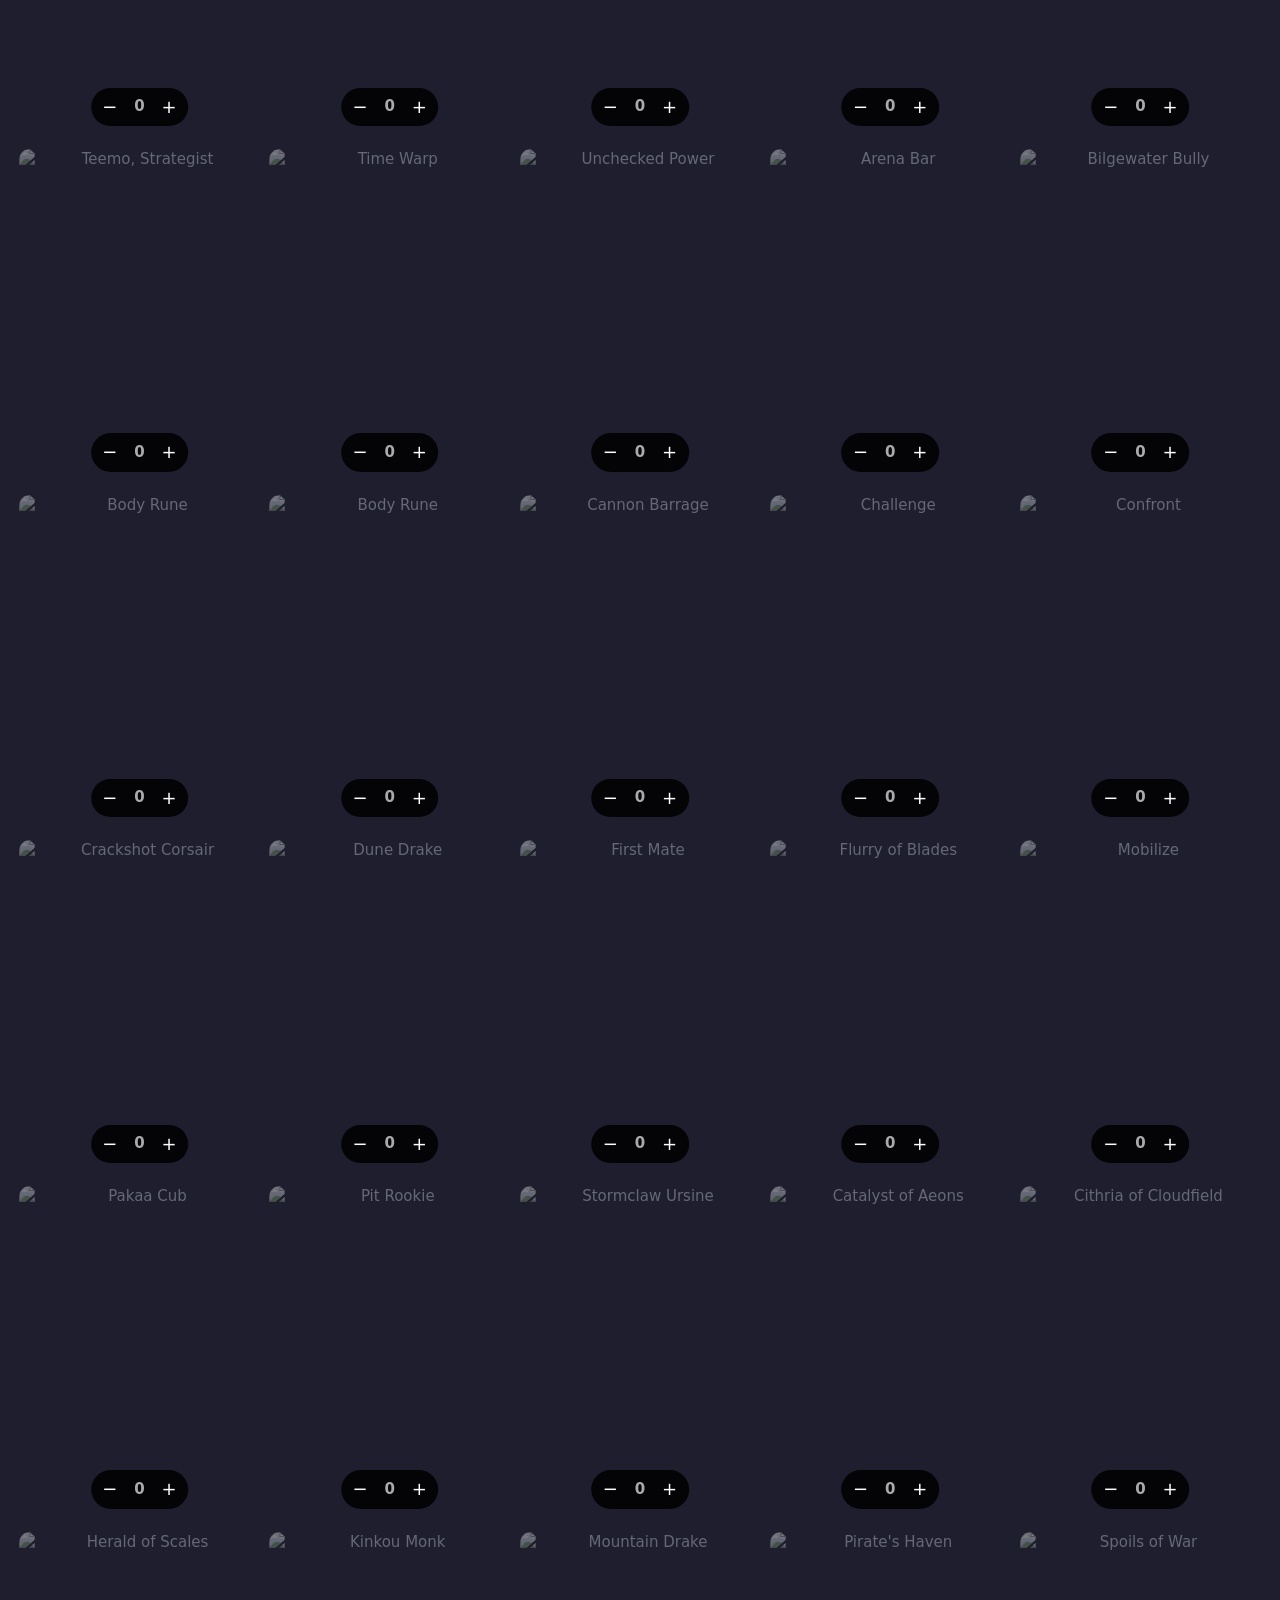
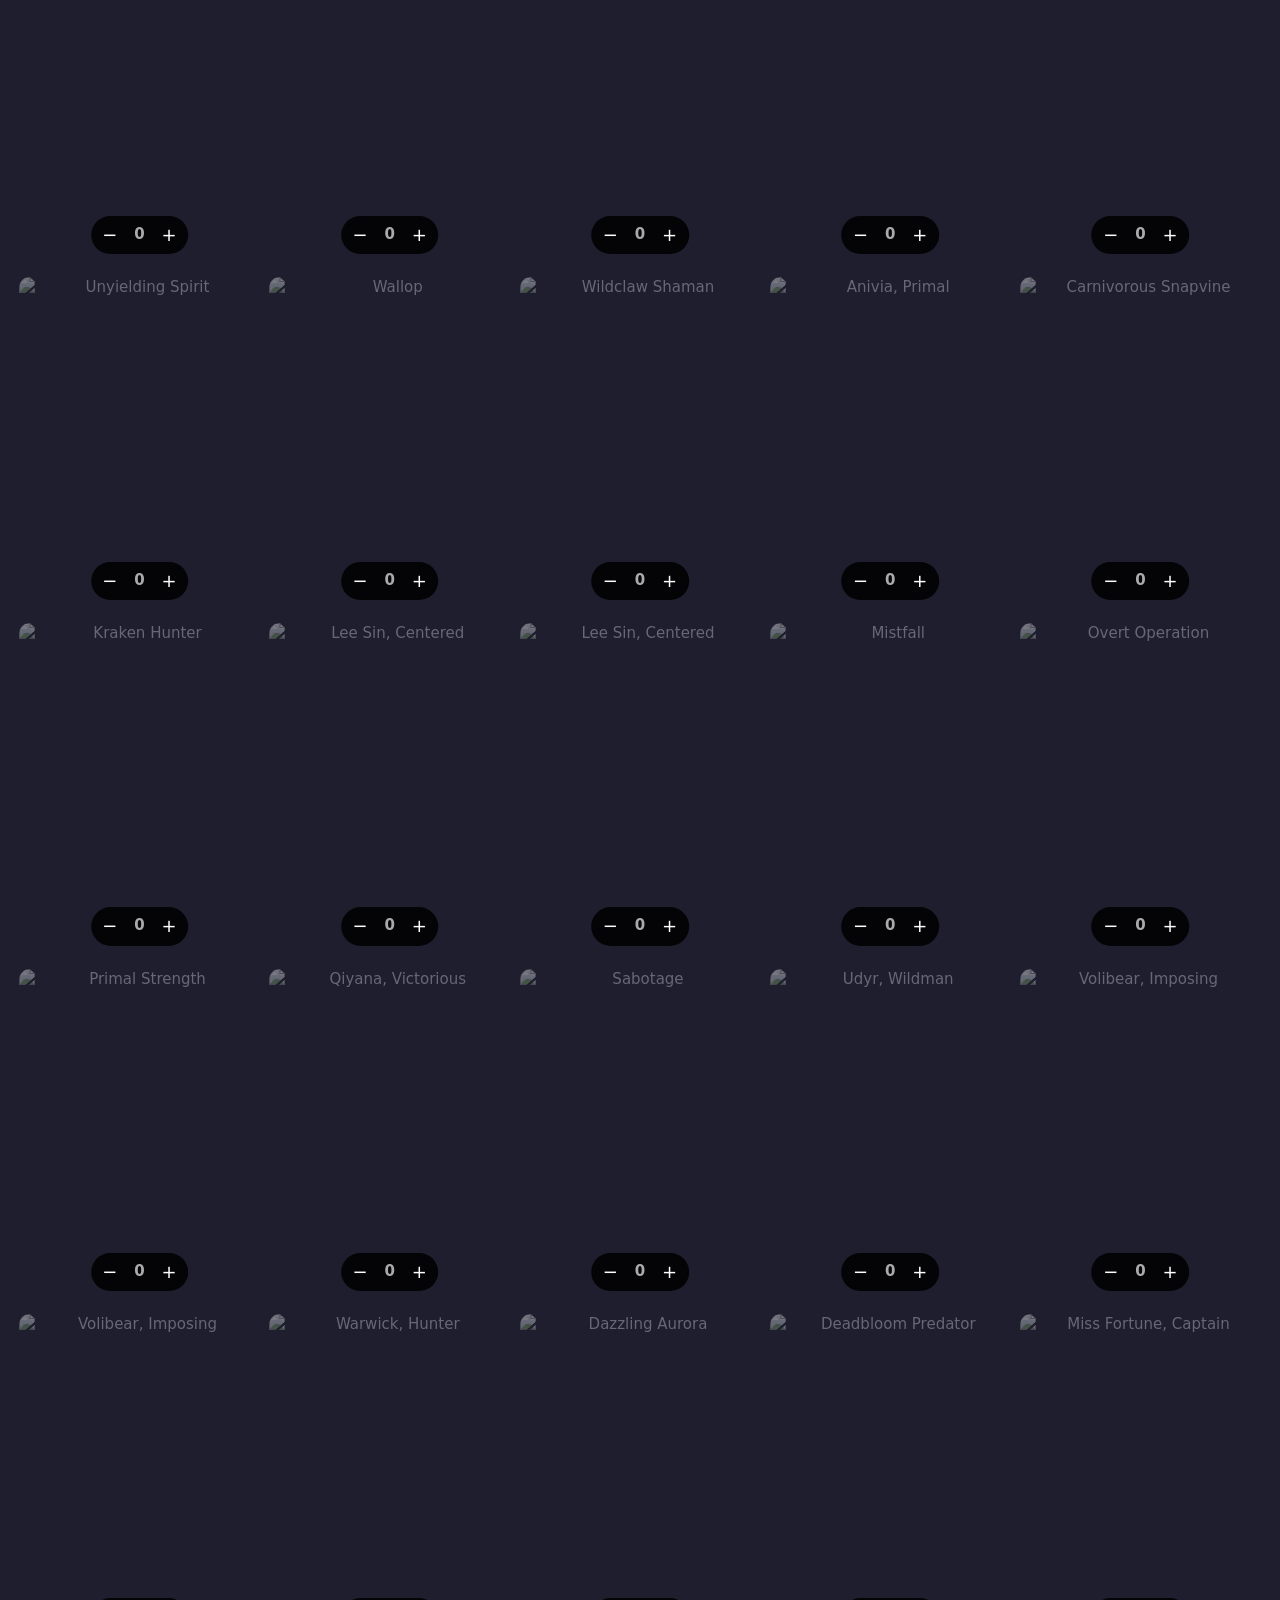
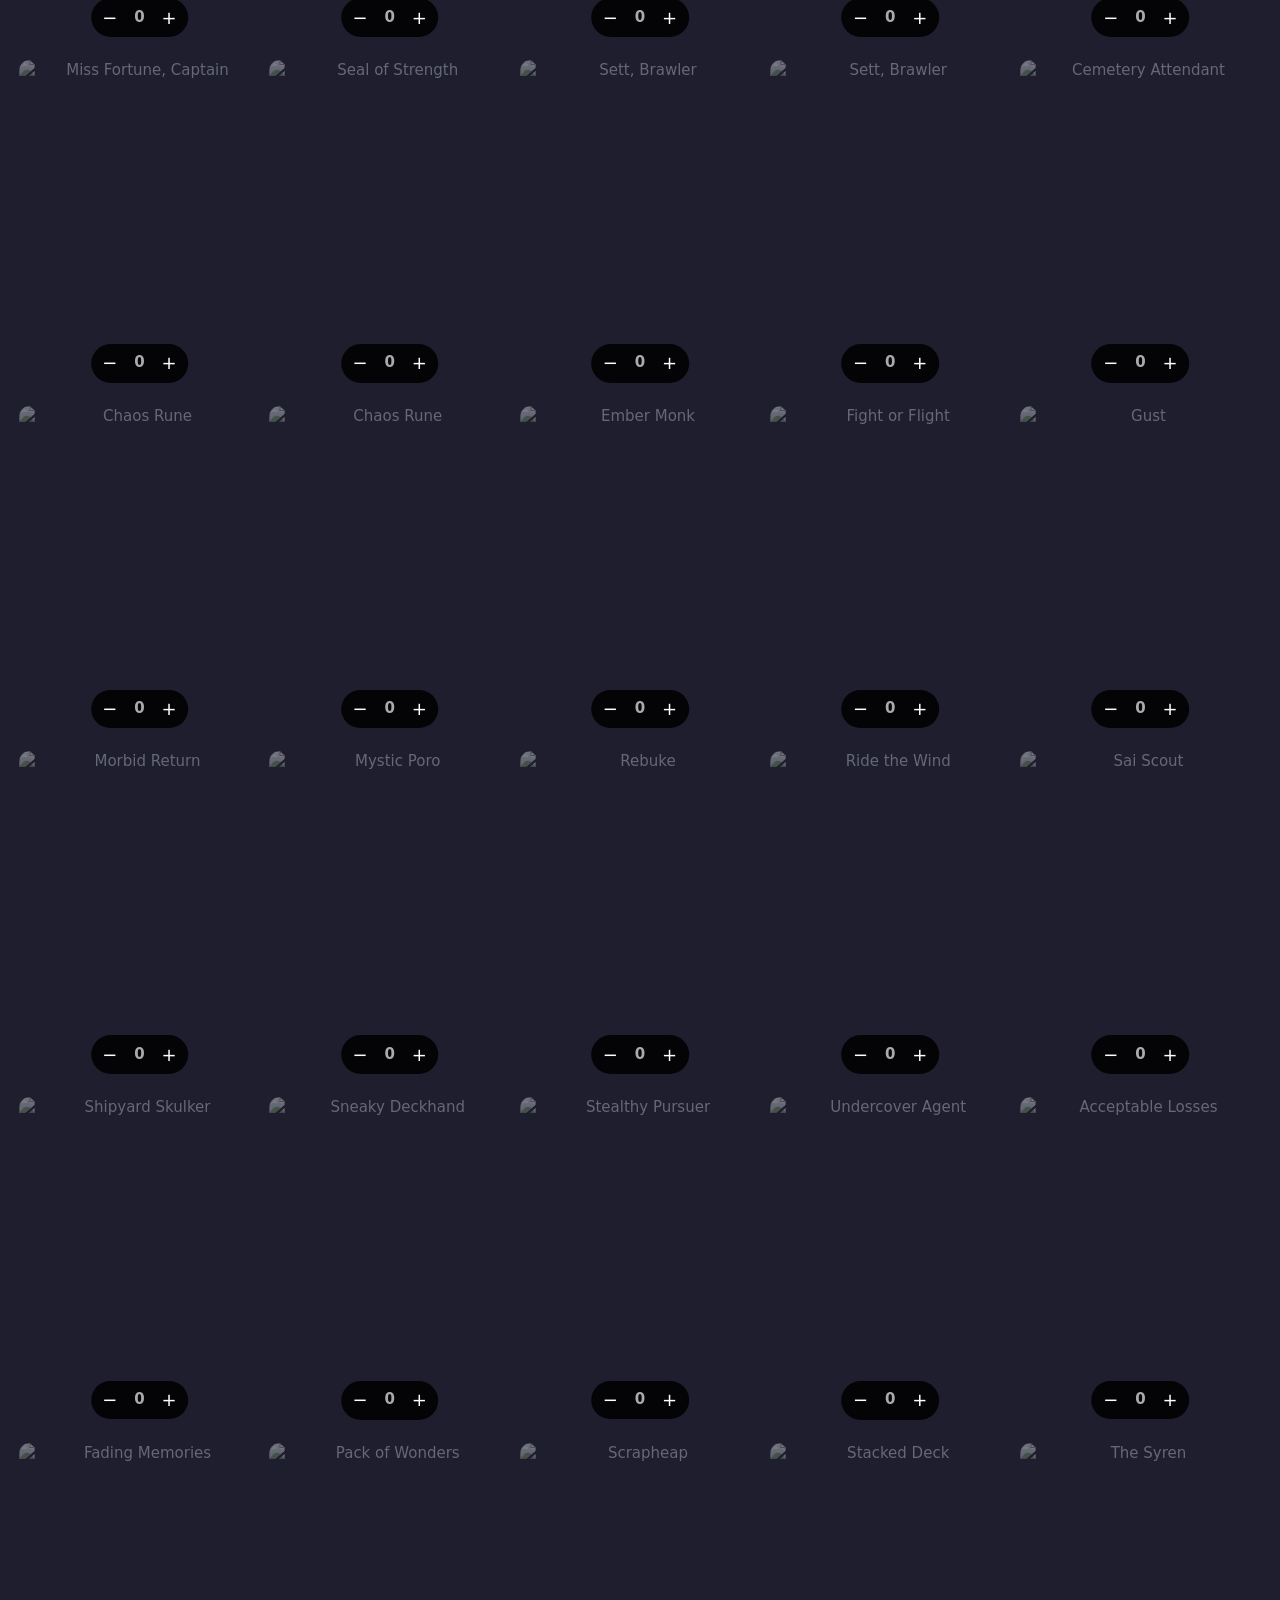
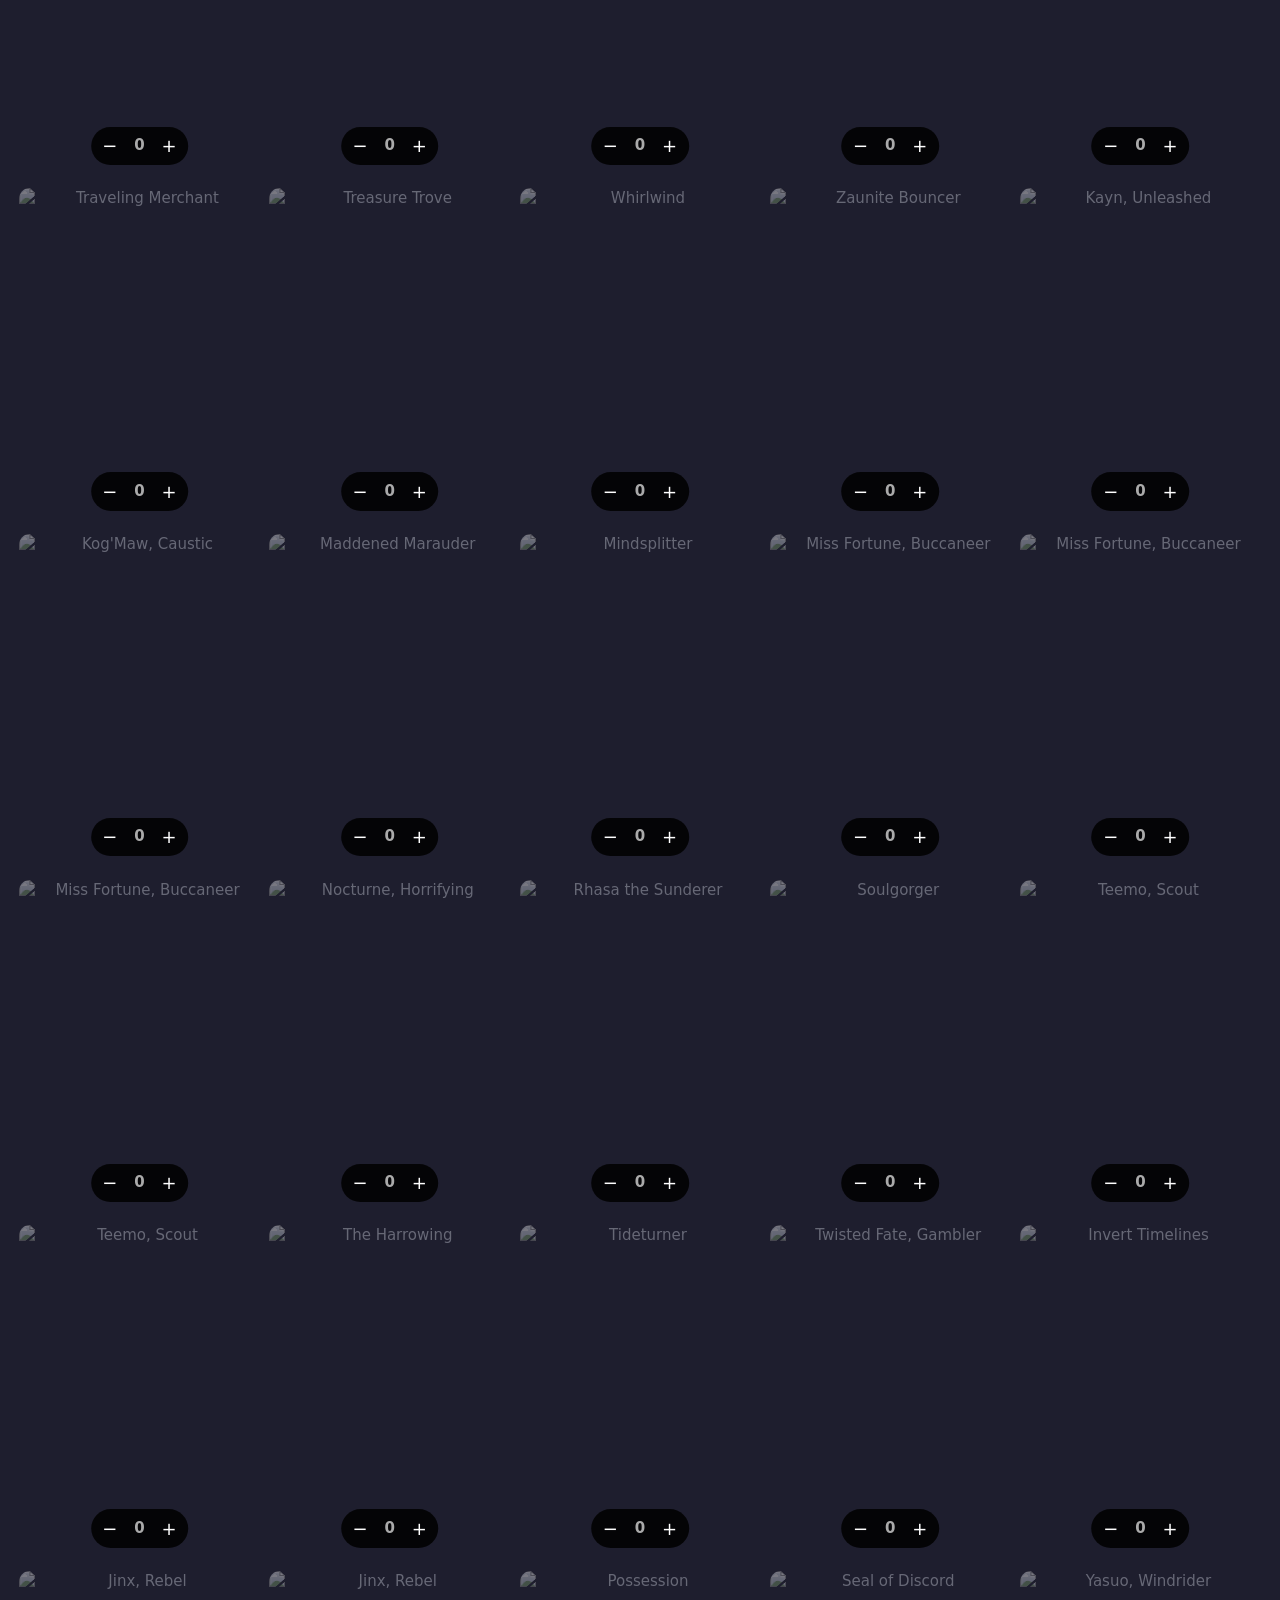
==== commit a3334c59: "feat(collection): a timeline of what was done, to undo - scans, filed cards, All filed, corrections," ====
--- a/web/collection.html
+++ b/web/collection.html
@@ -19,7 +19,8 @@
   <button type="button" id="add" class="btn filled">＋ Add cards</button>
 </header>
 <main class="coll">
-  <div class="totals" id="totals"></div>
+  <div class="totals-row"><div class="totals" id="totals"></div><button type="button" id="spares" class="btn tonal" hidden></button><button type="button" id="timeline" class="btn text">↶ Timeline</button></div>
+  <div class="note-bar" id="foil-note" hidden></div>
   <div class="sets" id="sets" aria-label="Sets"></div>
   <div class="binder-bar">
     <input id="name" type="search" placeholder="Find a card in every set" aria-label="Find a card" autocomplete="off" spellcheck="false">
@@ -34,11 +35,12 @@
   <p class="legal">Riftbound card search isn't endorsed by Riot Games and doesn't reflect the views or opinions of Riot Games or anyone officially involved in producing or managing Riot Games properties. Riot Games, Riftbound, League of Legends and all associated properties are trademarks or registered trademarks of Riot Games, Inc.</p>
 </footer>
 <dialog id="scan" class="scan">
-  <div class="cam"><video playsinline muted></video><div class="guide"><span class="line"></span></div><p class="pile" hidden></p><p class="hint"></p>
+  <div class="cam"><video playsinline muted></video><div class="guide"><span class="line"></span></div><p class="pile" hidden></p><button type="button" class="undo-last" hidden>↶ Undo</button><p class="hint"></p>
     <div class="tools"><button type="button" class="torch" hidden title="Light" aria-label="Light">💡</button><label class="photo" title="Read a photo instead">📷<input type="file" accept="image/*" hidden></label><button type="button" class="close" title="Close">✕</button></div></div>
   <form class="as"><select name="lang" aria-label="Language when the scan can't tell"><option value="en">English</option><option value="zh">Chinese</option><option value="fr">French</option><option value="ko">Korean</option></select><label class="chip-check"><input type="checkbox" name="foil"><span>✦ Foil</span></label></form>
   <form class="manual"><input class="mono" placeholder="or type: ogn 42, OGN-042a, 42 (same set)" spellcheck="false" autocomplete="off" enterkeyhint="done"><button class="btn tonal">Add</button></form>
-  <div class="row"><b class="count"></b><button type="button" class="btn text order" aria-pressed="false" title="The list in the order the cards are filed">In order</button><button type="button" class="btn text fixes" hidden></button><button type="button" class="btn text clear">Clear</button><button type="button" class="btn filled addall" disabled>Add all</button></div>
+  <div class="row"><b class="count"></b><button type="button" class="btn tonal check" disabled>Check</button><button type="button" class="btn text fixes" hidden></button><button type="button" class="btn text clear">Clear</button><button type="button" class="btn filled addall" disabled>Add all</button></div>
+  <div class="views"><button type="button" class="btn tonal camera">‹ Camera</button><button type="button" class="chip-btn" data-view="check">To check</button><button type="button" class="chip-btn" data-view="order">In order</button><button type="button" class="chip-btn" data-view="new">Newest</button></div>
   <ul class="tally"></ul>
 </dialog>
 <dialog id="detail"><div class="big"></div><div class="info"></div></dialog>
@@ -50,7 +52,10 @@
 <script src="query.js"></script>
 <script src="deck.js"></script>
 <script src="collection.js"></script>
+<script src="timeline.js"></script>
 <script src="scan.js"></script>
+<script src="cardtext.js"></script>
+<script src="rulings.js"></script>
 <script src="cardview.js"></script>
 <script src="collection-page.js"></script>
 <script src="shell.js"></script>
--- a/web/style.css
+++ b/web/style.css
@@ -288,6 +288,7 @@
 .scan .tally .nm { flex: 1; display: grid; gap: .1rem; min-width: 0; }
 .scan .tally select { font: inherit; font-size: 12px; background: var(--surface0); color: var(--text); border: 0; border-radius: 4px; max-width: 100%; }
 .scan .pile { position: absolute; left: .6rem; top: .6rem; margin: 0; padding: .5rem 1rem; border-radius: 99px; background: #000d; color: #fff; font-size: 20px; }
+.scan .pile.spare { background: var(--order); color: var(--crust); }
 .scan .pile-head { font-size: 17px; border: 0 !important; padding-top: .9rem !important; }
 .scan .tally .pile-head img, .scan .pile img { height: 1.2em; }
 .scan .row { flex-wrap: wrap; row-gap: 0; }
@@ -295,15 +296,63 @@
 .fix-list li { display: flex; gap: 1rem; align-items: center; }
 .fix-list img { width: 84px; border-radius: 8px; }
 .fix-list b, .fix-list small { display: block; }
-.scan .order[aria-pressed="true"] { background: var(--tonal); }
-.scan .foil { width: 44px; height: 44px; flex: none; border: 0; border-radius: 99px; background: var(--raised2); color: var(--overlay); font-size: 18px; cursor: pointer; }
-.scan .foil[aria-pressed="true"] { background: var(--accent); color: var(--crust); }
+.scan .undo-last { position: absolute; left: .6rem; bottom: 2.6rem; min-height: 46px; padding: 0 1.2rem; border: 0; border-radius: 99px; background: var(--text); color: var(--crust); font-weight: 600; cursor: pointer; }
+.scan .views { display: none; gap: .4rem; align-items: center; padding: .6rem .7rem .2rem; flex-wrap: wrap; }
+.scan.checking .views { display: flex; }
+.scan.checking .cam, .scan.checking form, .scan.checking .check { display: none; }
+.scan.checking .views { order: -2; }
+.scan.checking .tally { order: -1; }
+.scan.checking .row { padding-bottom: calc(.7rem + env(safe-area-inset-bottom)); background: var(--mantle); }
+.scan .look { padding: 0; border: 0; background: none; cursor: pointer; flex: none; border-radius: 4px; }
+.scan.checking .tally .look img { height: 6rem; }
+.scan .vers-btns { display: flex; gap: .25rem; flex: none; flex-wrap: wrap; justify-content: flex-end; max-width: 9.5rem; }
+.scan .vers-btns button { min-width: 42px; height: 42px; padding: 0 .4rem; border: 0; border-radius: 12px; background: var(--raised2); color: var(--overlay); font-weight: 650; cursor: pointer; }
+.scan .vers-btns [aria-pressed="true"] { background: var(--accent); color: var(--crust); }
+.scan .vers-btns .fixed { opacity: .6; }
+.scan .ok { color: var(--calm); }
+.scan .tally .rest, .scan .tally .empty { justify-content: center; border: 0; }
+.compare { display: grid; grid-template-columns: repeat(auto-fit, minmax(130px, 1fr)); gap: .8rem; }
+.compare figure { margin: 0; text-align: center; color: var(--subtext); }
+.compare img { width: 100%; border-radius: 10px; }
+@media (max-width: 560px) {
+  .scan .tally li[data-k] { display: grid; grid-template: "look nm ok drop" auto "look vers vers vers" auto / auto 1fr auto auto; gap: .15rem .6rem; }
+  .scan .look { grid-area: look; } .scan .nm { grid-area: nm; } .scan .ok { grid-area: ok; } .scan .drop { grid-area: drop; }
+  .scan .vers-btns { grid-area: vers; justify-content: flex-start; max-width: none; }
+  .scan .vers-btns button { height: 38px; }
+  .scan.checking .tally .look img { height: 5.4rem; }
+  .scan .views { gap: .25rem; } .scan .views .chip-btn, .scan .views .btn { padding: 0 .6rem; min-height: 42px; font-size: 14px; }
+}
 .scan .tally .sel { display: flex; gap: .3rem; align-items: center; flex-wrap: wrap; }
 .scan .tally .nm { overflow: hidden; }
 .scan .tally select { max-width: 9rem !important; width: auto; min-height: 34px; padding: 0 .4rem; }
 .scan .tally small { color: var(--overlay); }
 .scan .tally .warn { color: var(--order); }
 .scan .tally .own { background: var(--surface0); color: var(--text); }
+
+.errata-b { display: inline-block; font: 600 11px/1.5 system-ui, sans-serif; padding: 0 .55em; border: 0; border-radius: 99px; background: var(--order); color: #111; white-space: nowrap; }
+button.errata-b { cursor: pointer; min-height: 24px; }
+.errata-b.ruled { background: var(--tonal); color: var(--text); }
+.card .errata-b { position: absolute; right: 6px; top: 6px; }
+.errata-line { color: var(--subtext); font-size: 14px; margin: 0 0 .7rem; }
+.rulings { margin: 1rem 0; }
+.rulings h3 { margin: 0 0 .4rem; }
+.ruling-list { list-style: none; margin: 0 0 .7rem; padding: 0; display: grid; gap: .5rem; }
+.ruling-list li { background: var(--raised); border-radius: var(--r-m); padding: .7rem 1rem; position: relative; }
+.ruling-list p { margin: 0 4rem .2rem 0; overflow-wrap: anywhere; }
+.ruling-list .btn { position: absolute; right: .3rem; top: .2rem; }
+.rulings .row { gap: .4rem 1rem; }
+.site-list p { margin: 0; }
+.site-list .site-text { margin: .4rem 0; overflow-wrap: anywhere; }
+.site-list .row { justify-content: space-between; }
+.site-list .btn { position: static; }
+.site-list .outdated { opacity: .6; }
+.card-link { border: 0; padding: 0; background: none; color: var(--accent); cursor: pointer; text-align: left; }
+.rule-card { display: grid; grid-template-columns: minmax(90px, 30%) 1fr; gap: 1rem; align-items: start; }
+.rule-card > img { width: 100%; border-radius: 8px; }
+.found h3 { margin: 1rem 0 .2rem; font-size: 14px; color: var(--overlay); }
+.found .art { width: 48px; height: 48px; border-radius: 12px; background-size: 170%; }
+.note-bar { display: flex; flex-wrap: wrap; align-items: center; gap: .3rem .6rem; padding: .6rem 1rem; margin-bottom: .8rem; border-radius: var(--r-m); background: var(--tonal); }
+.note-bar span { flex: 1 1 14rem; }
 
 /* ---------- search (index.html) ---------- */
 #q { flex: 1; width: auto; min-width: 0; font-family: ui-monospace, monospace; }
@@ -346,9 +395,27 @@
 .file-list img { height: 60px; border-radius: 4px; }
 .file-list .pile-head img { border-radius: 0; }
 .file-list .tick { color: transparent; font-size: 22px; }
+.file-list .list-row { user-select: none; -webkit-user-select: none; -webkit-touch-callout: none; touch-action: pan-y; }
+.file-list .list-row img { pointer-events: none; }
+.file-list .pile-head { display: flex; flex-wrap: wrap; align-items: center; gap: 0 .35rem; }
+.file-list .pile-head .every { margin-left: auto; }
+.file-list .take-out, .file-list .guess { color: var(--order); }
+.all-row { margin-top: 1rem; }
+.event { display: flex; align-items: center; gap: .9rem; min-height: 60px; padding: .4rem .6rem; }
+.event .txt { flex: 1; min-width: 0; }
+.event b, .event small { display: block; }
+.event b { font-weight: 600; overflow-wrap: anywhere; }
+.timeline .undone b { text-decoration: line-through; color: var(--overlay); }
+.timeline .in-run { margin-left: 1.2rem; }
+.timeline .note { padding: 0 .6rem; }
 .file-list [aria-pressed="true"] { opacity: .5; }
 .file-list [aria-pressed="true"] .tick { color: var(--calm); }
 .place { color: var(--subtext); }
+.edit-vers { display: grid; gap: .5rem; }
+.edit-vers > div { display: flex; align-items: center; justify-content: space-between; }
+.keep { display: inline-block; }
+.prints { margin-top: .6rem; }
+.totals-row { display: flex; flex-wrap: wrap; align-items: center; gap: 0 1.8rem; }
 .totals { display: flex; flex-wrap: wrap; gap: .3rem 1.8rem; padding: 1rem 0 .8rem; color: var(--subtext); }
 .totals b { font-size: 26px; color: var(--text); margin-right: .2rem; font-variant-numeric: tabular-nums; }
 .sets { display: flex; gap: .6rem; overflow-x: auto; padding: 4px 4px .8rem; margin: 0 -4px; scroll-snap-type: x proximity; }
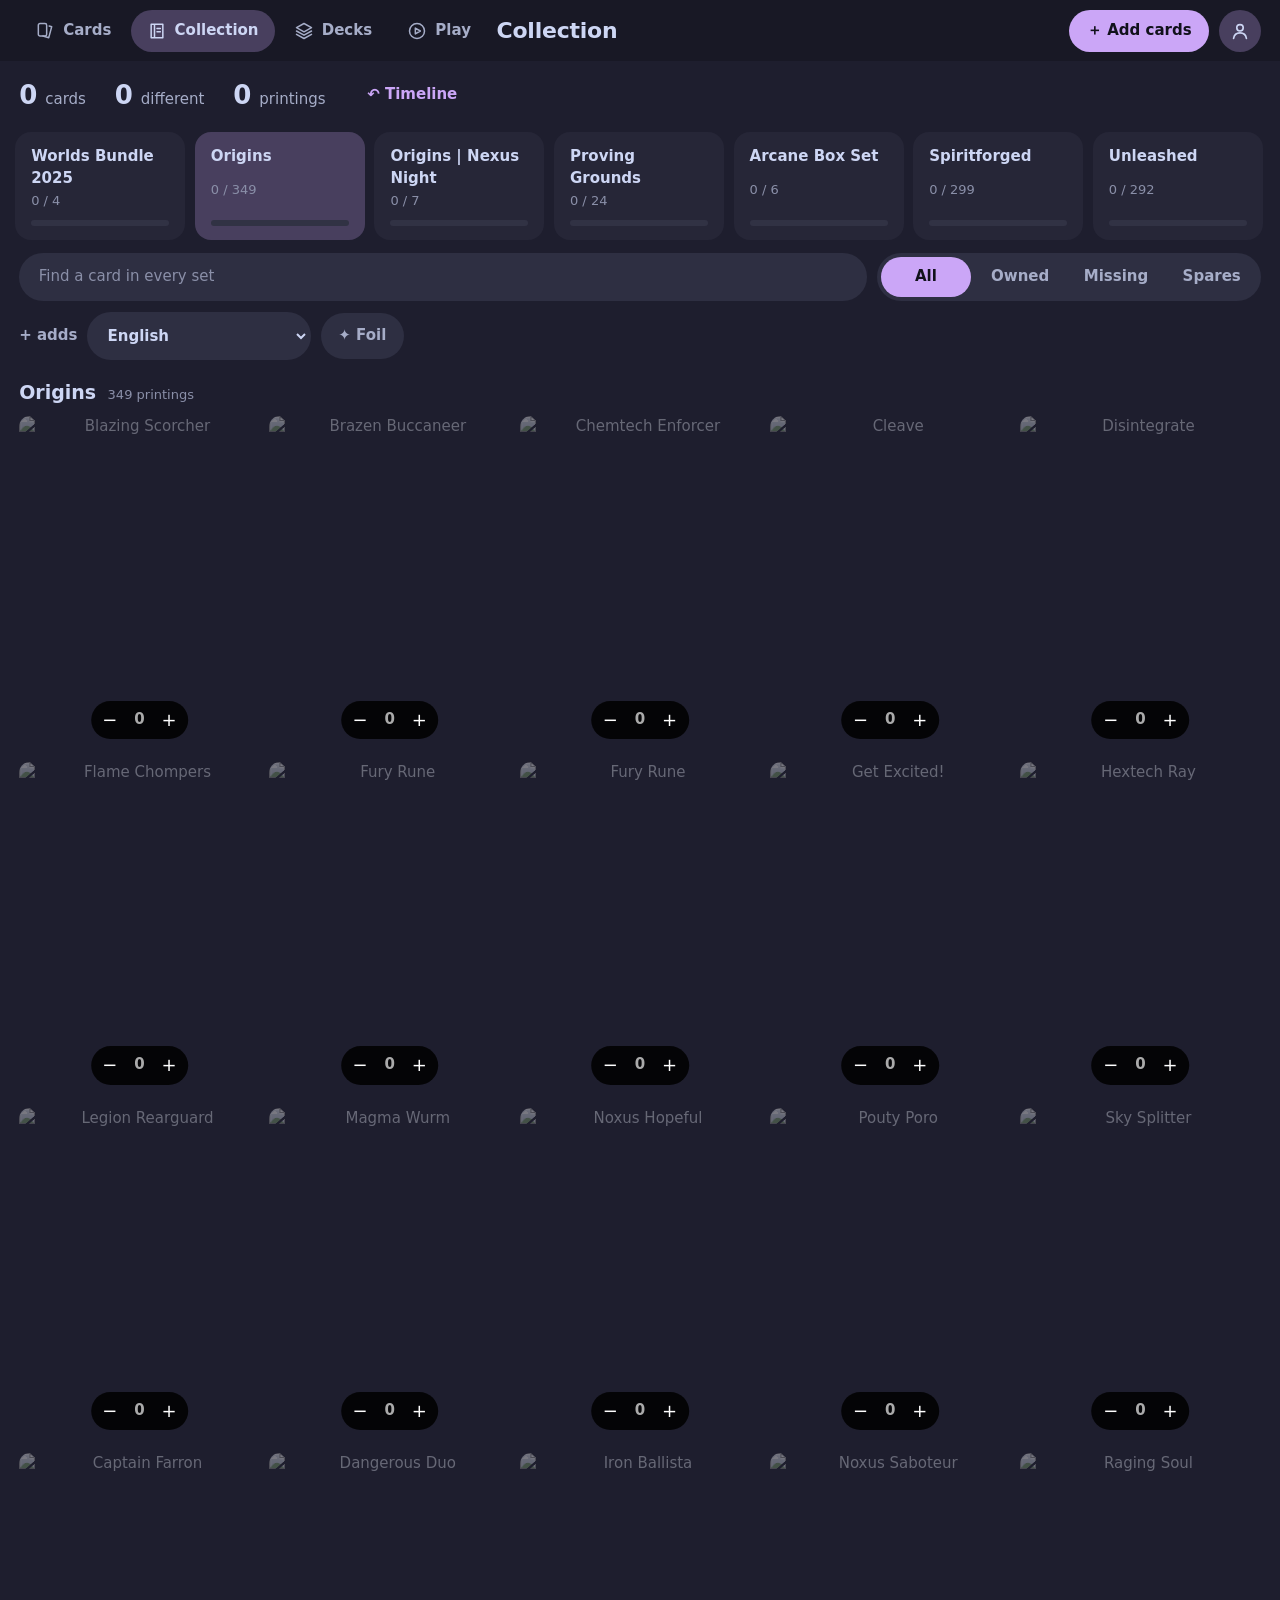
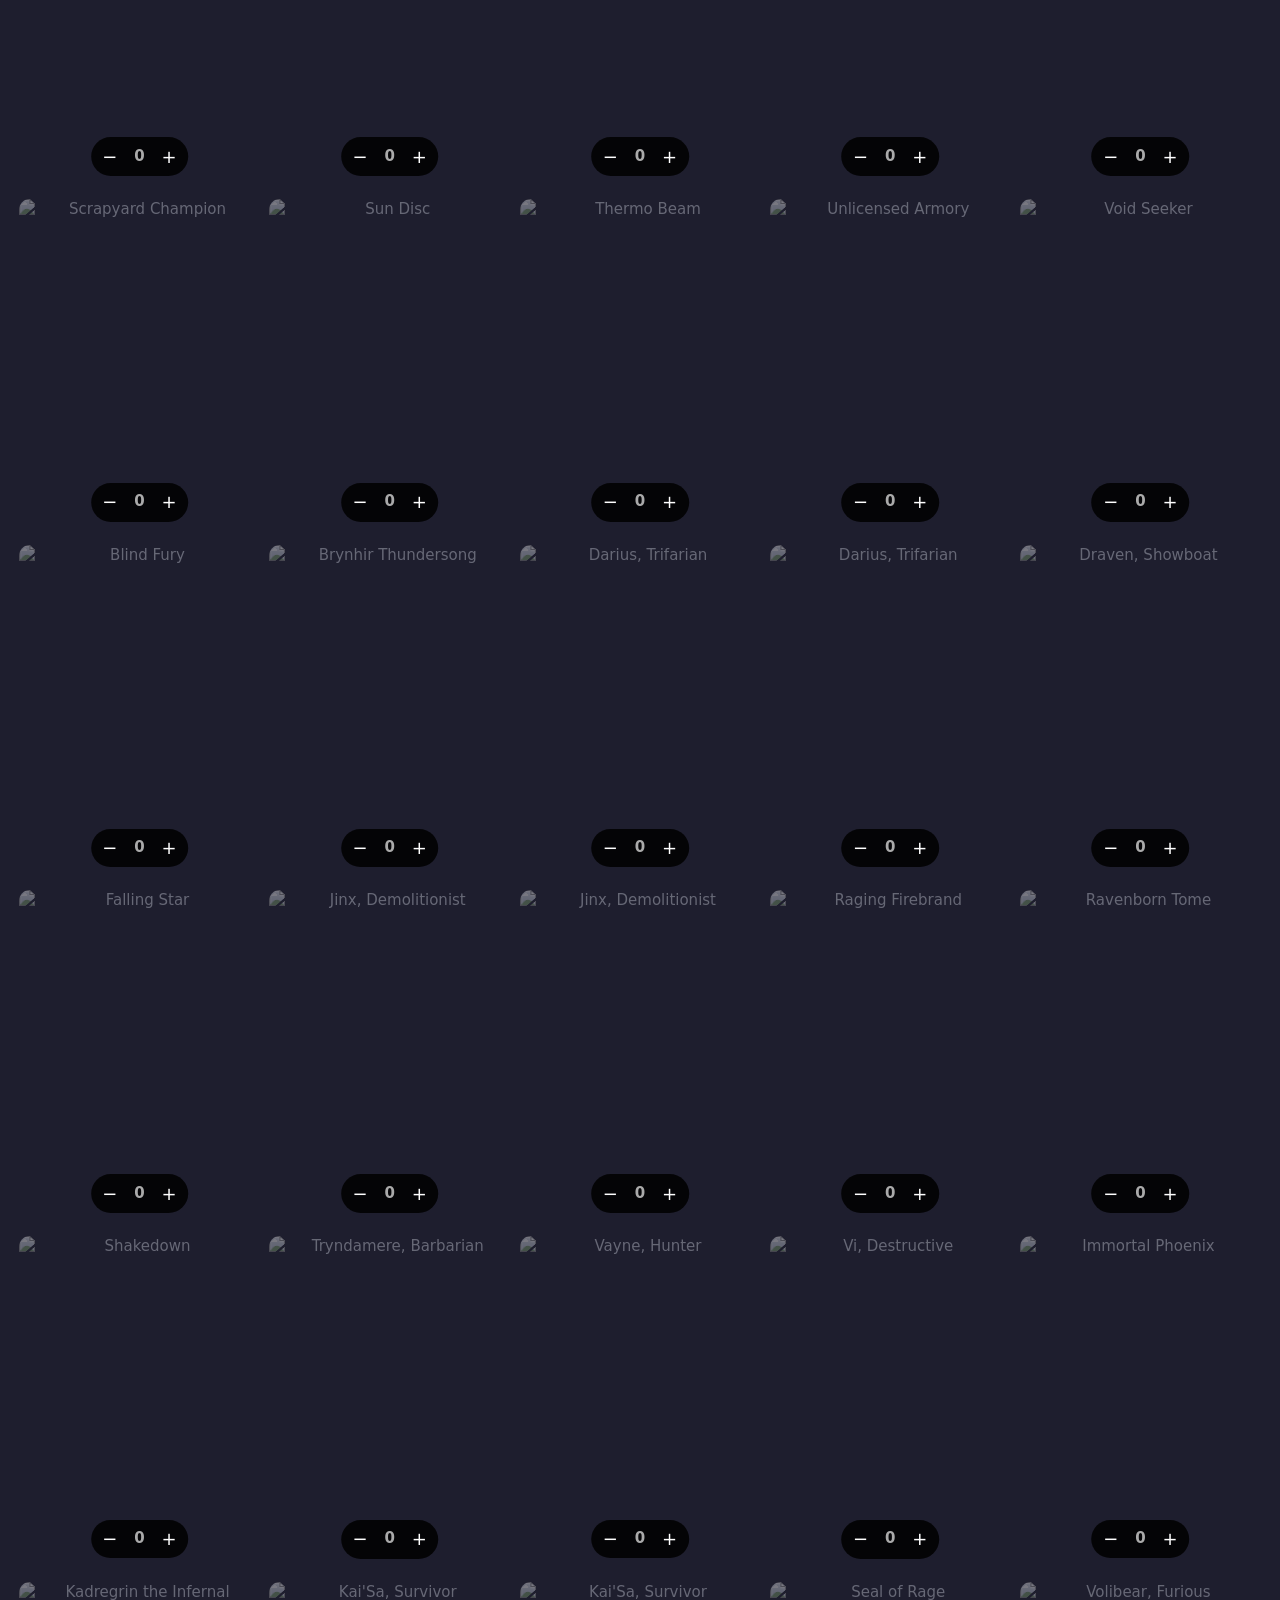
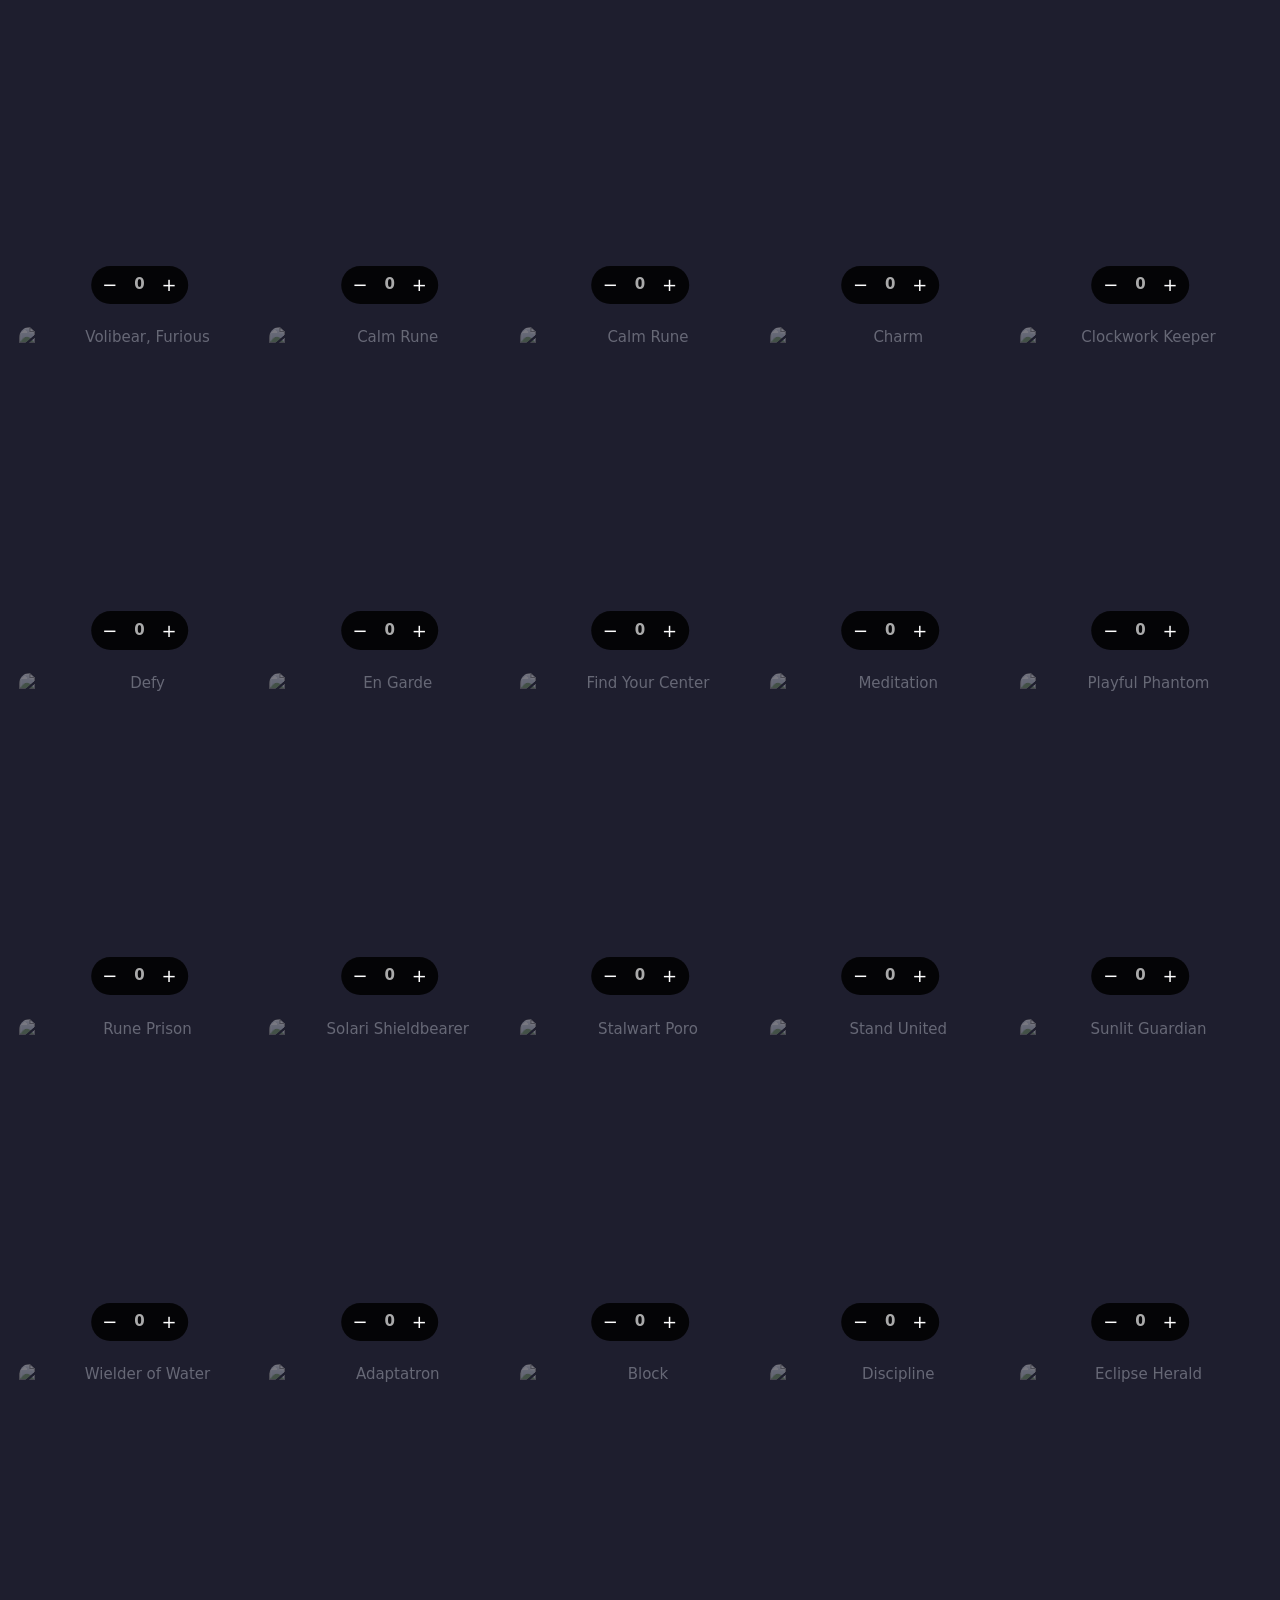
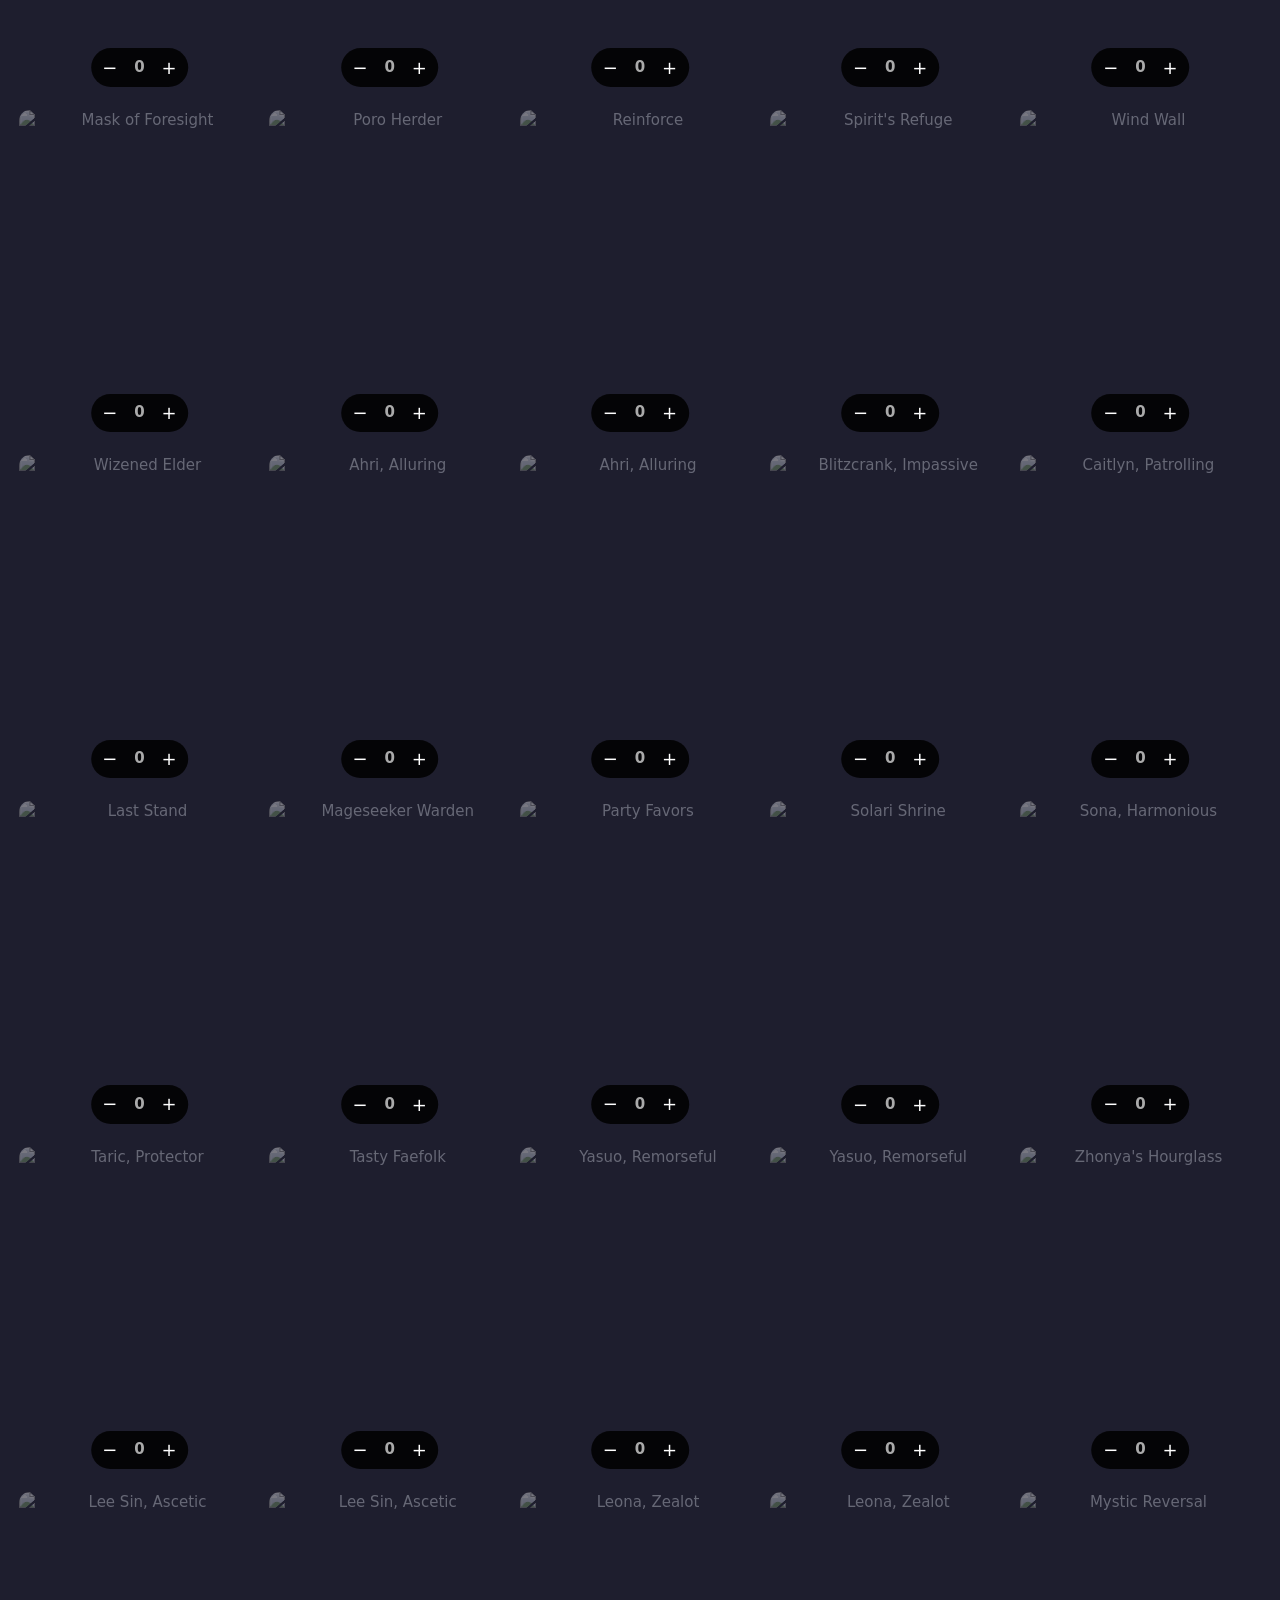
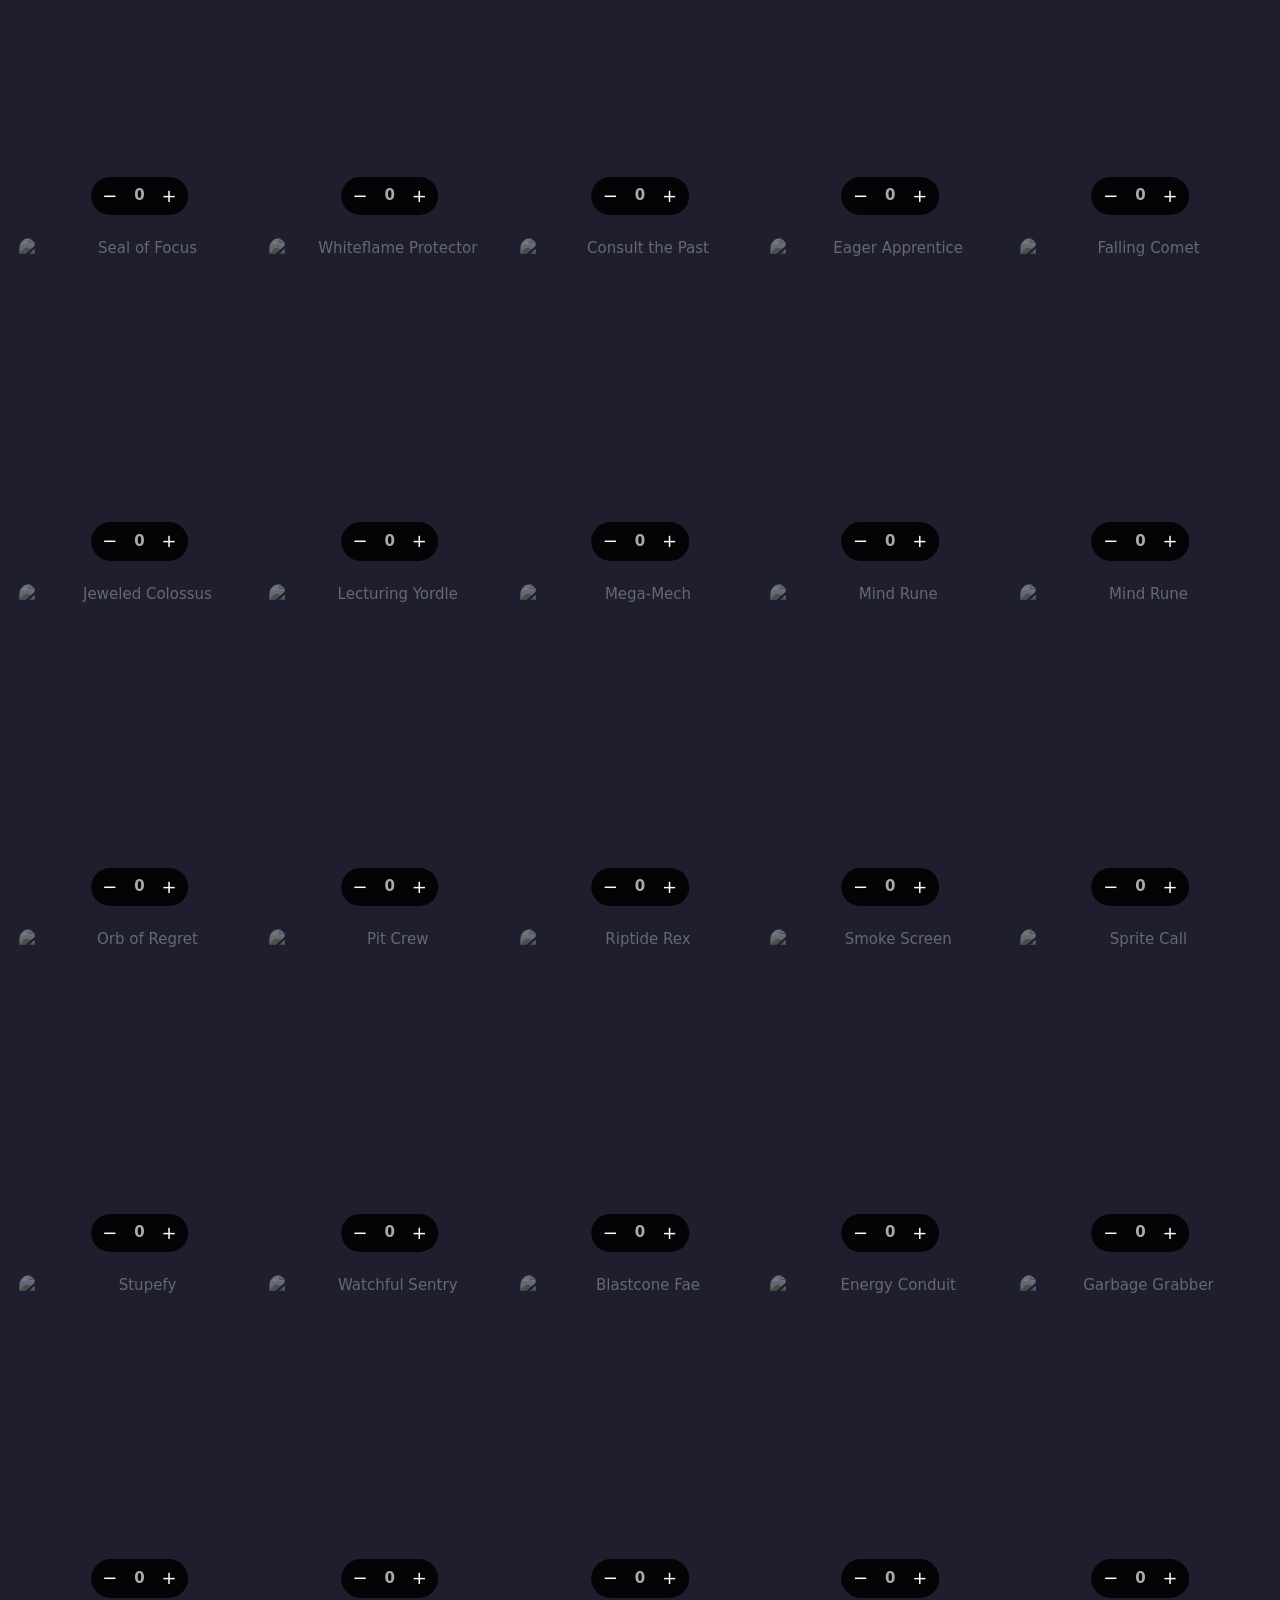
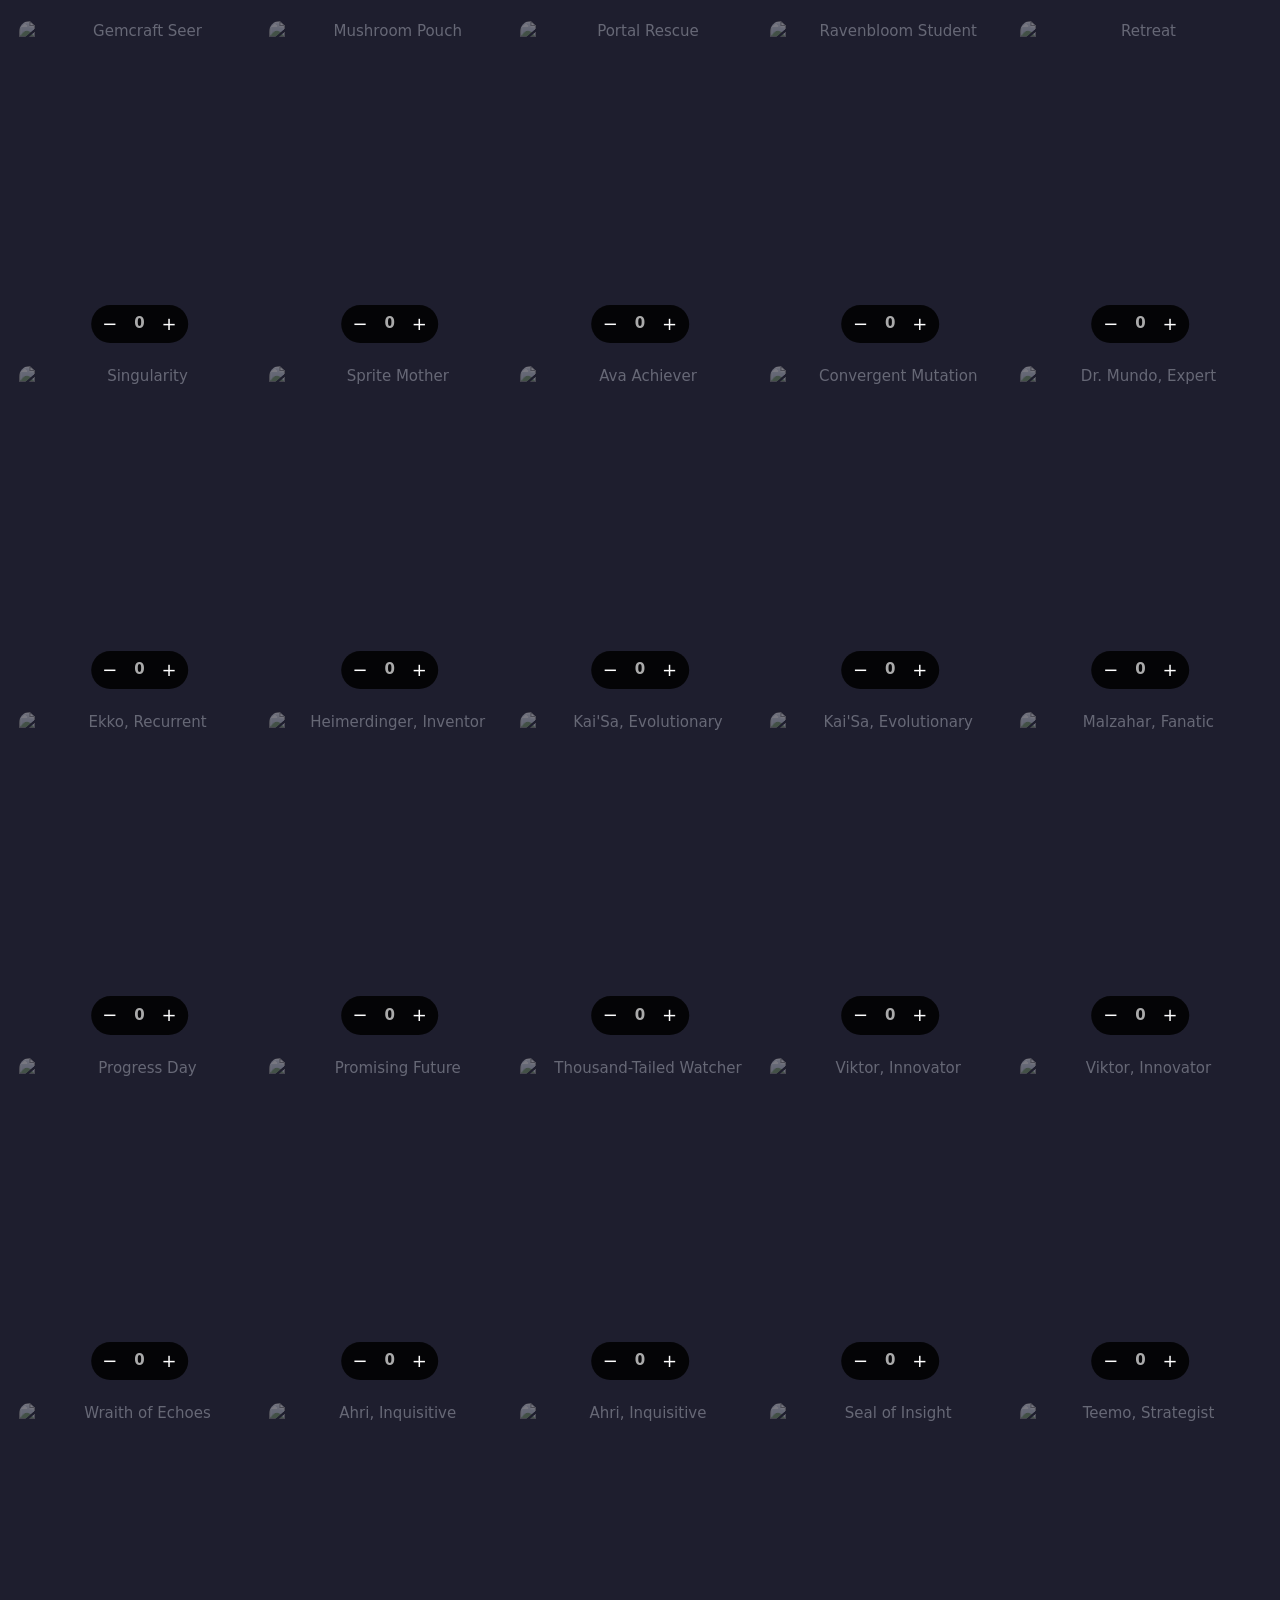
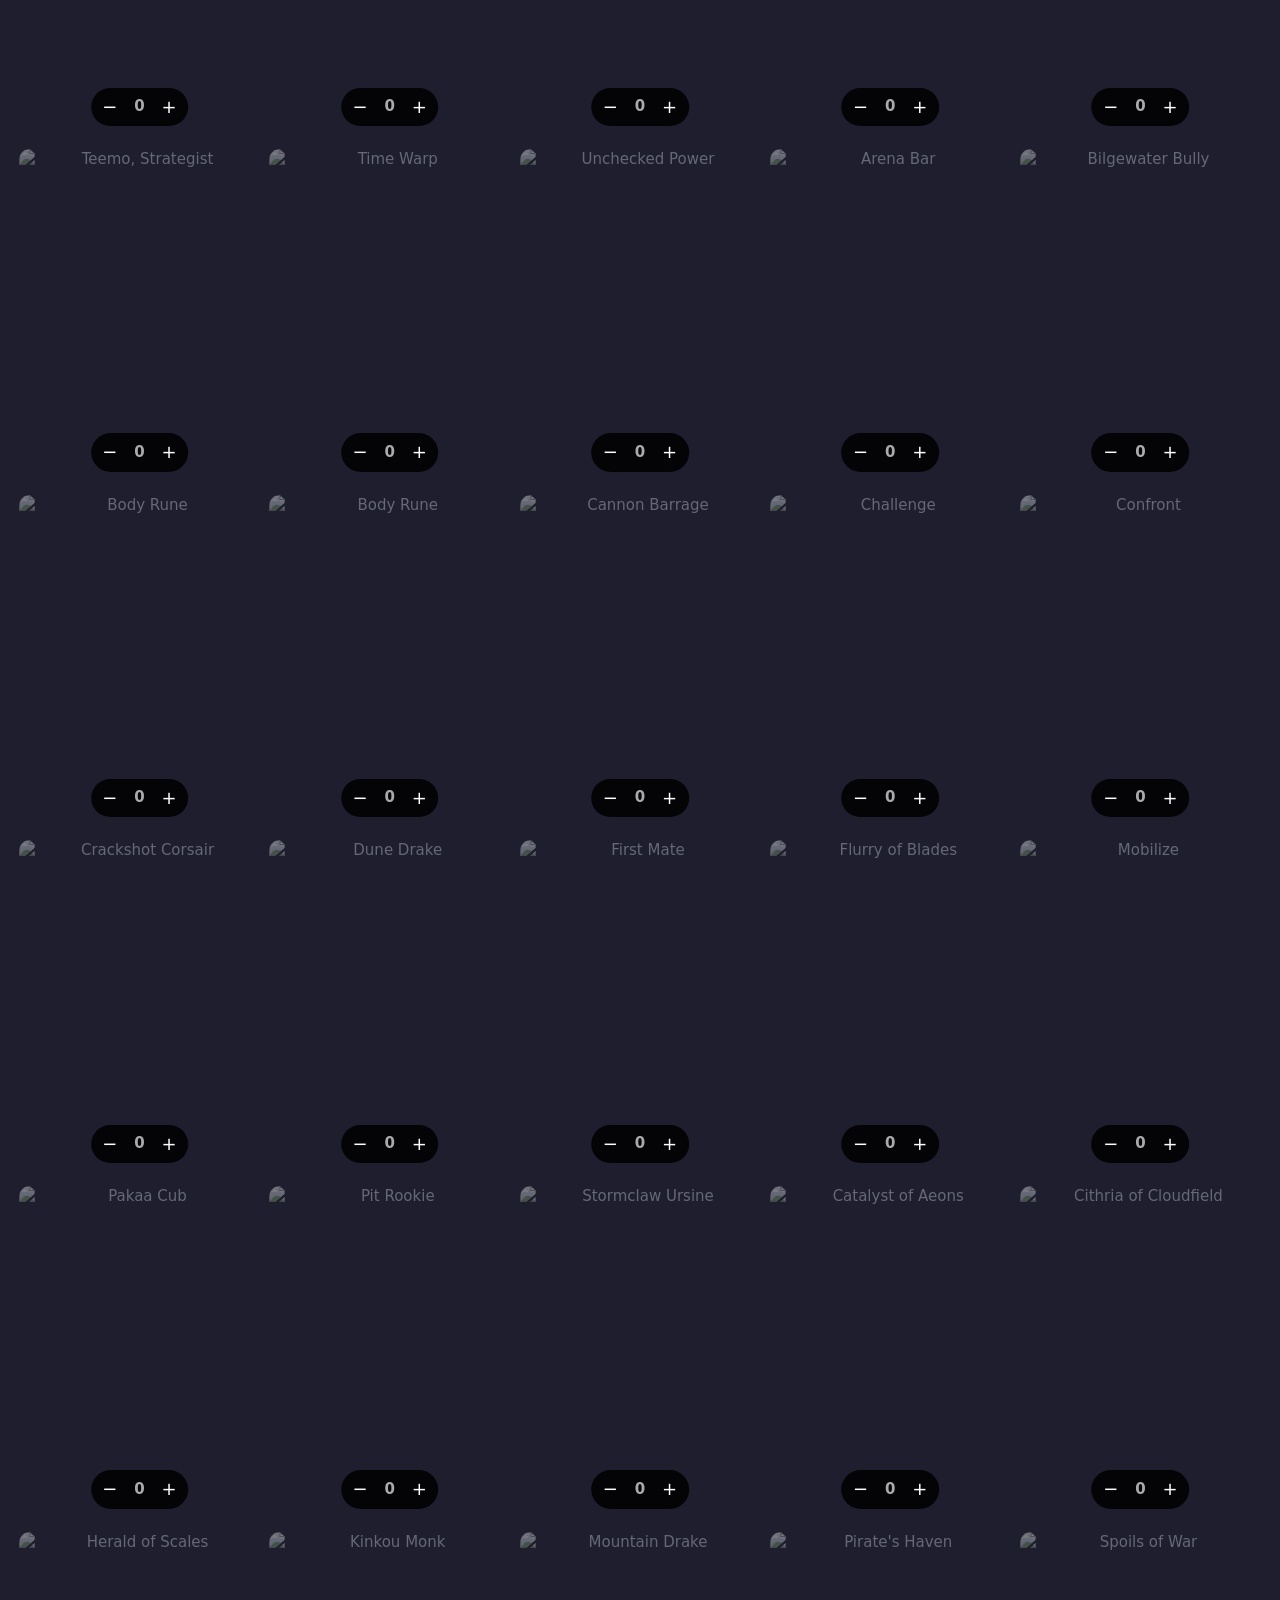
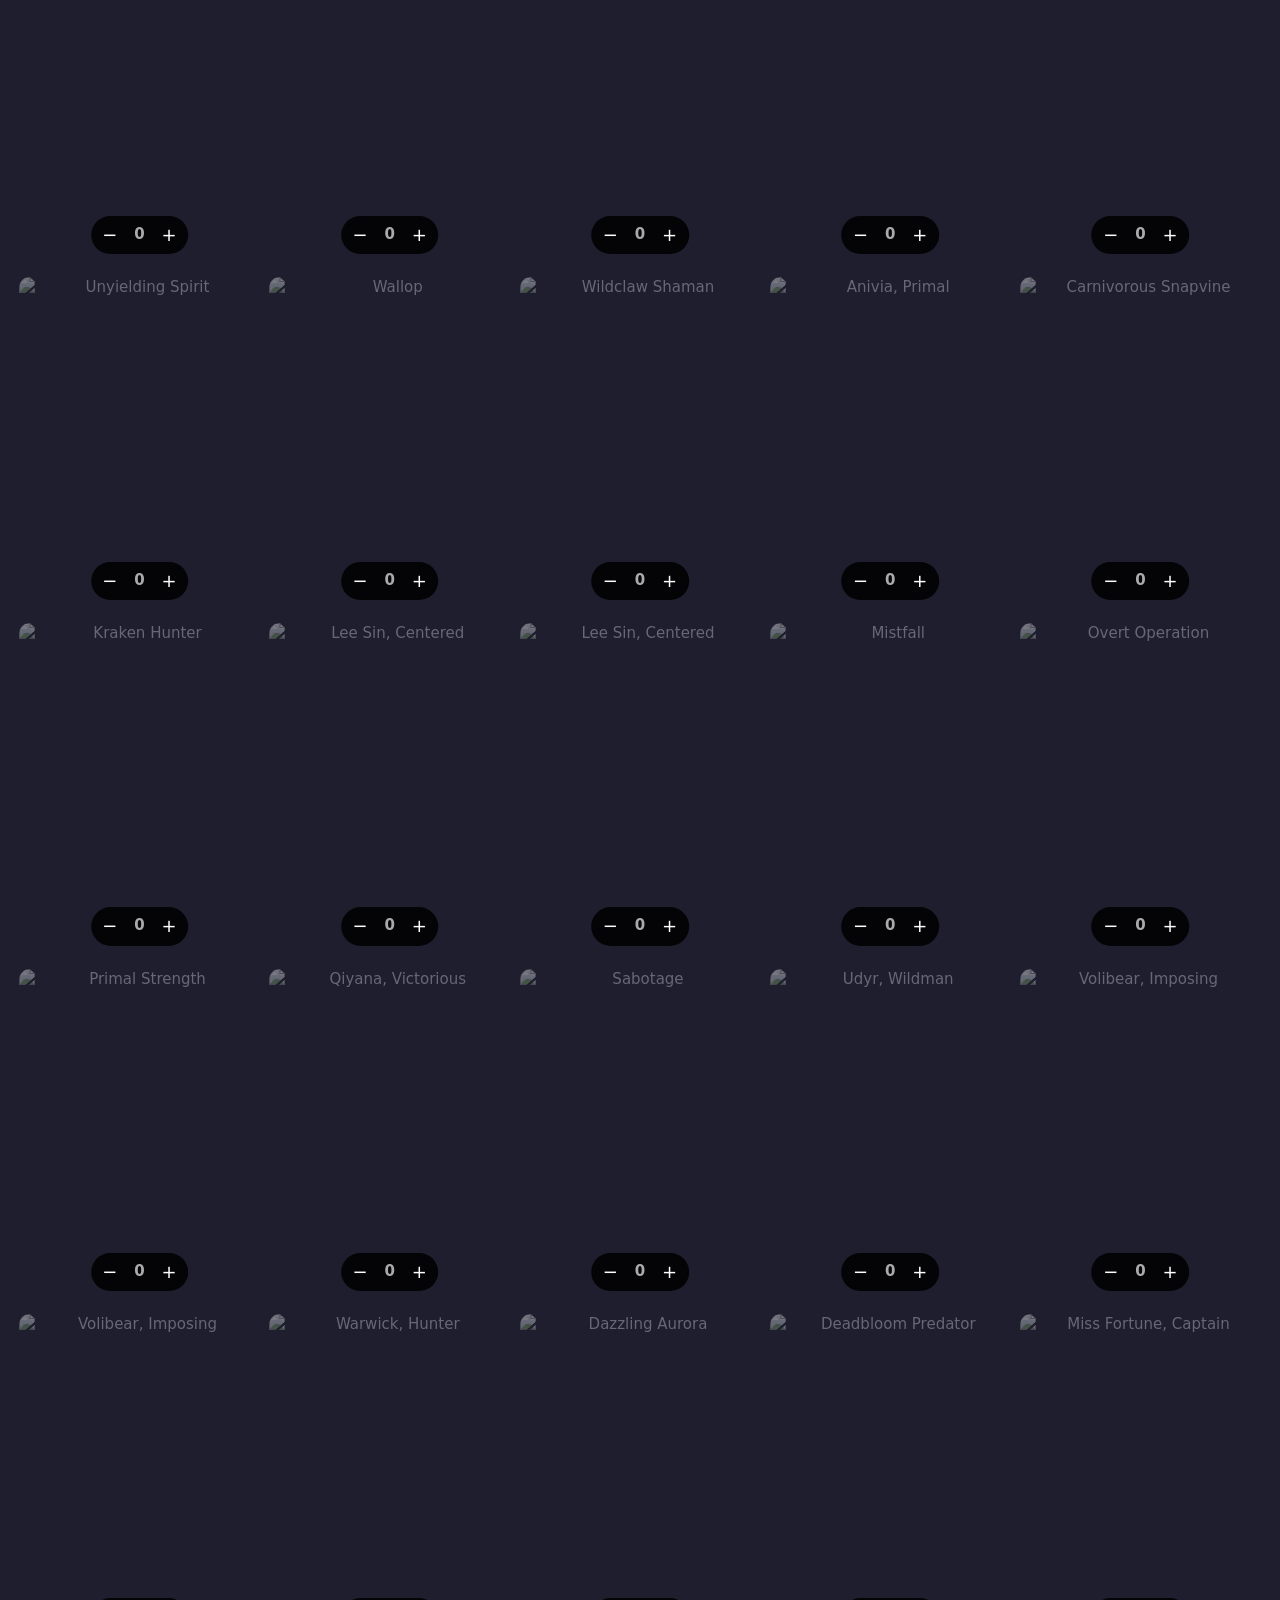
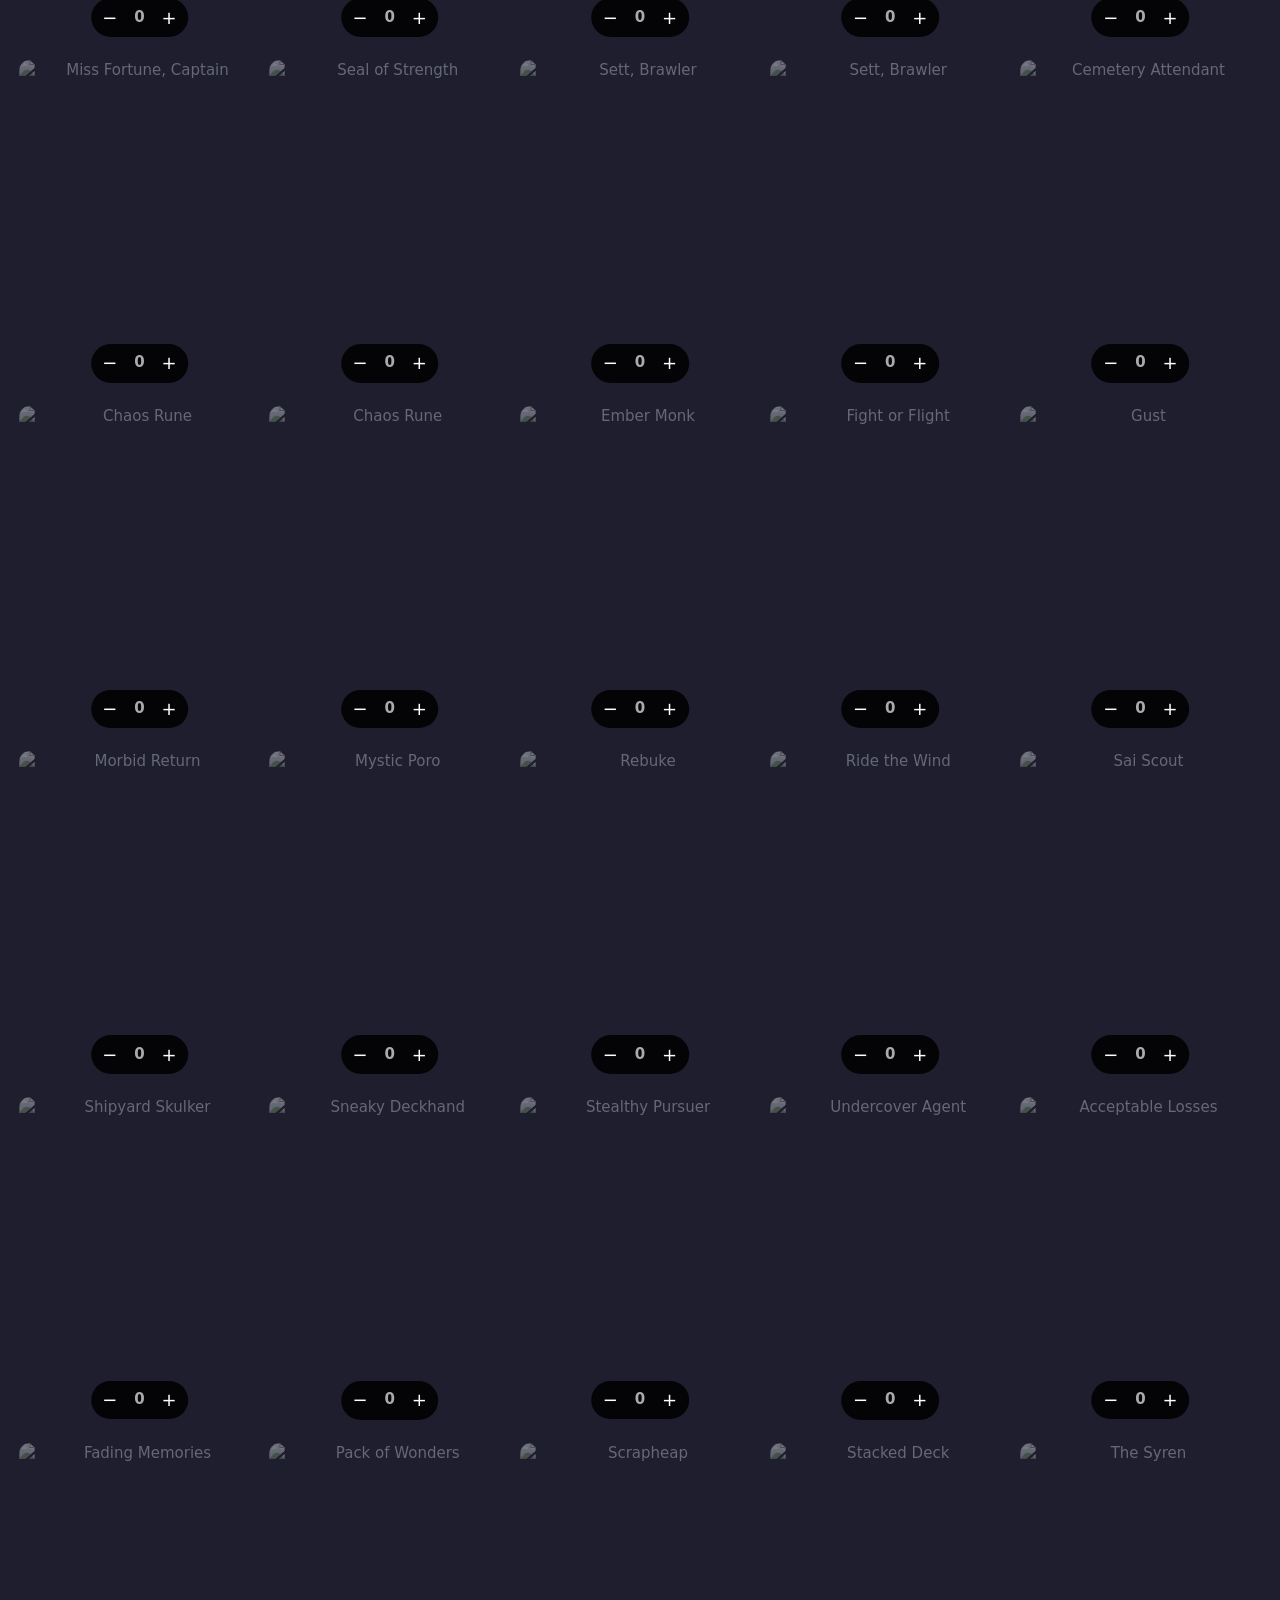
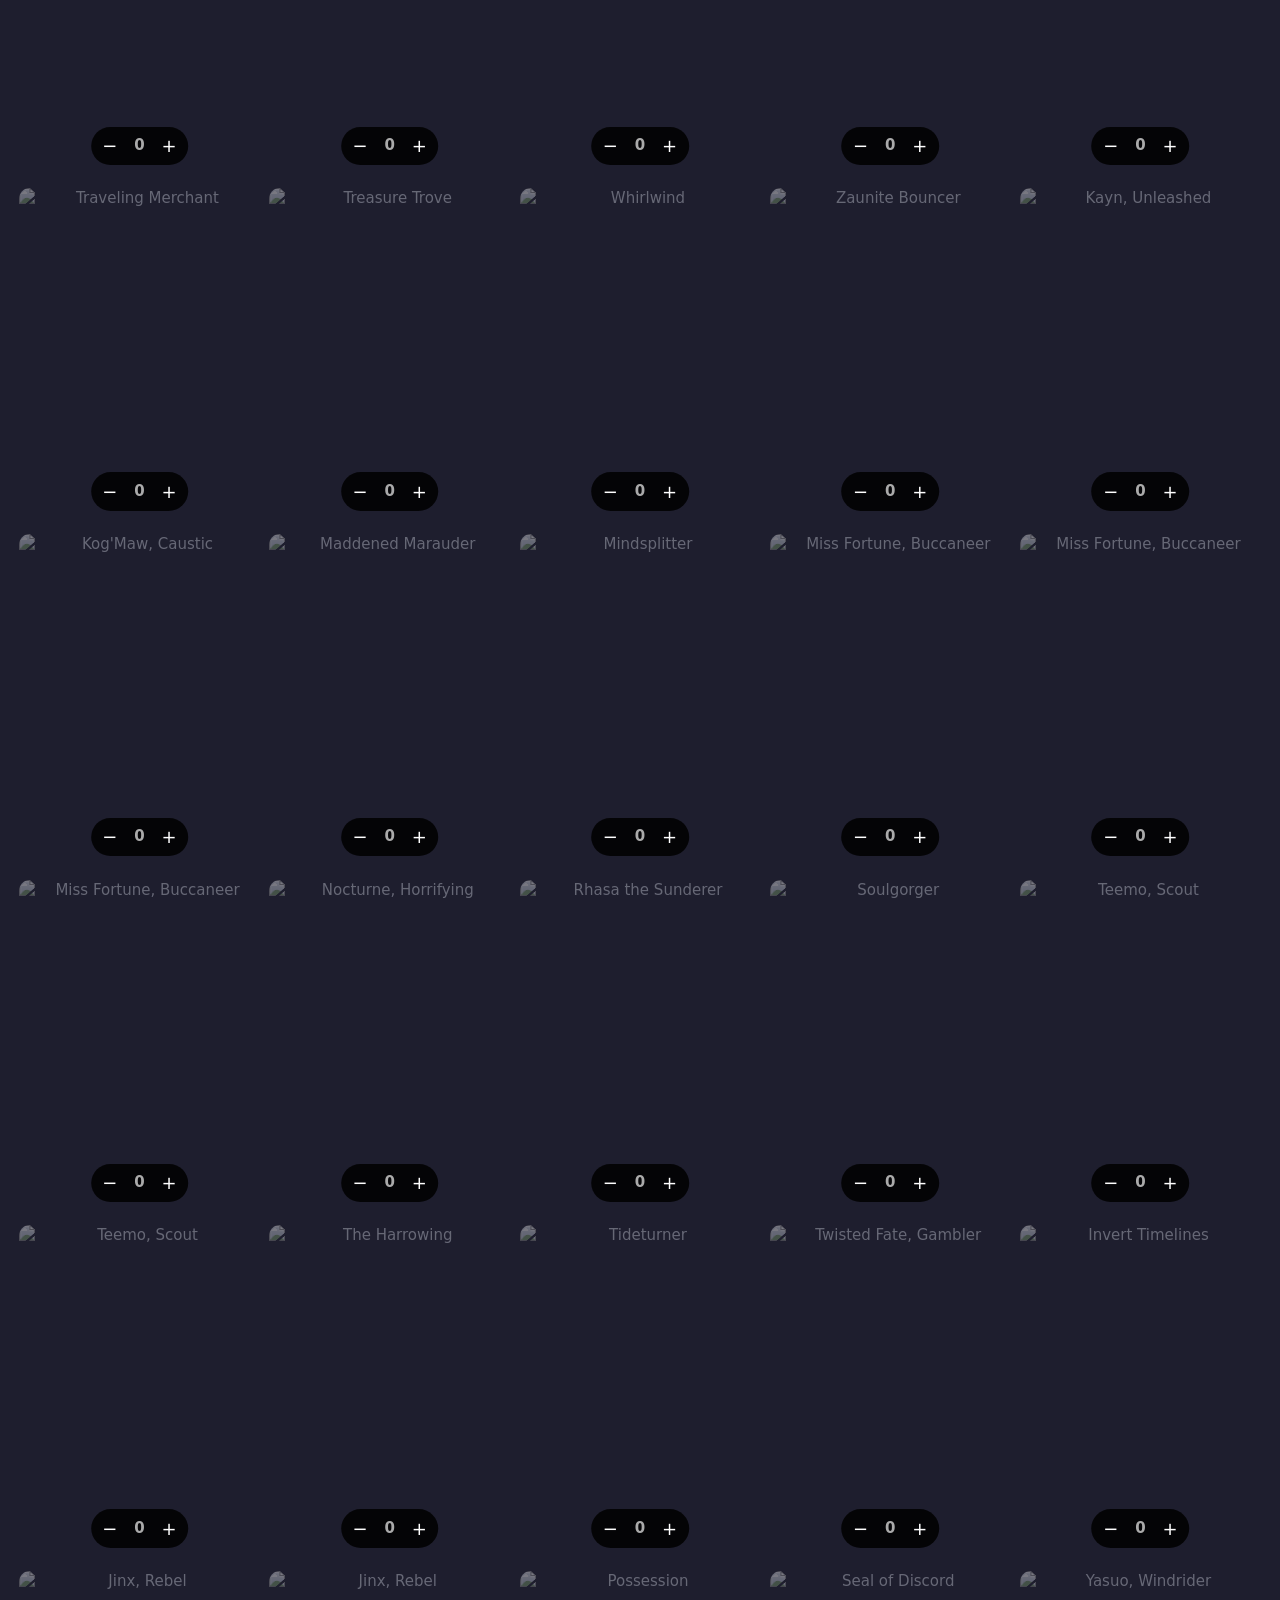
==== commit e46a87f0: "feat(query): spares and playsets in the search and the filter bar - spare, aside, is:spare, is:plays" ====
--- a/web/collection.html
+++ b/web/collection.html
@@ -24,7 +24,7 @@
   <div class="sets" id="sets" aria-label="Sets"></div>
   <div class="binder-bar">
     <input id="name" type="search" placeholder="Find a card in every set" aria-label="Find a card" autocomplete="off" spellcheck="false">
-    <form id="show-form"><fieldset class='seg'><legend class='sr'>Show</legend><div><label><input type='radio' name='show' value='all'><span>All</span></label><label><input type='radio' name='show' value='owned'><span>Owned</span></label><label><input type='radio' name='show' value='missing'><span>Missing</span></label></div></fieldset></form>
+    <form id="show-form"><fieldset class='seg'><legend class='sr'>Show</legend><div><label><input type='radio' name='show' value='all'><span>All</span></label><label><input type='radio' name='show' value='owned'><span>Owned</span></label><label><input type='radio' name='show' value='missing'><span>Missing</span></label><label><input type='radio' name='show' value='spares'><span>Spares</span></label></div></fieldset></form>
   </div>
   <form id="as-form" class="as"><span>+ adds</span><select name="lang" aria-label="Language"><option value="en">English</option><option value="zh">Chinese</option><option value="fr">French</option><option value="ko">Korean</option></select><label class="chip-check"><input type="checkbox" name="foil"><span>✦ Foil</span></label></form>
   <div id="results"></div>
--- a/web/style.css
+++ b/web/style.css
@@ -407,7 +407,6 @@
 .event b { font-weight: 600; overflow-wrap: anywhere; }
 .timeline .undone b { text-decoration: line-through; color: var(--overlay); }
 .timeline .in-run { margin-left: 1.2rem; }
-.timeline .note { padding: 0 .6rem; }
 .file-list [aria-pressed="true"] { opacity: .5; }
 .file-list [aria-pressed="true"] .tick { color: var(--calm); }
 .place { color: var(--subtext); }
